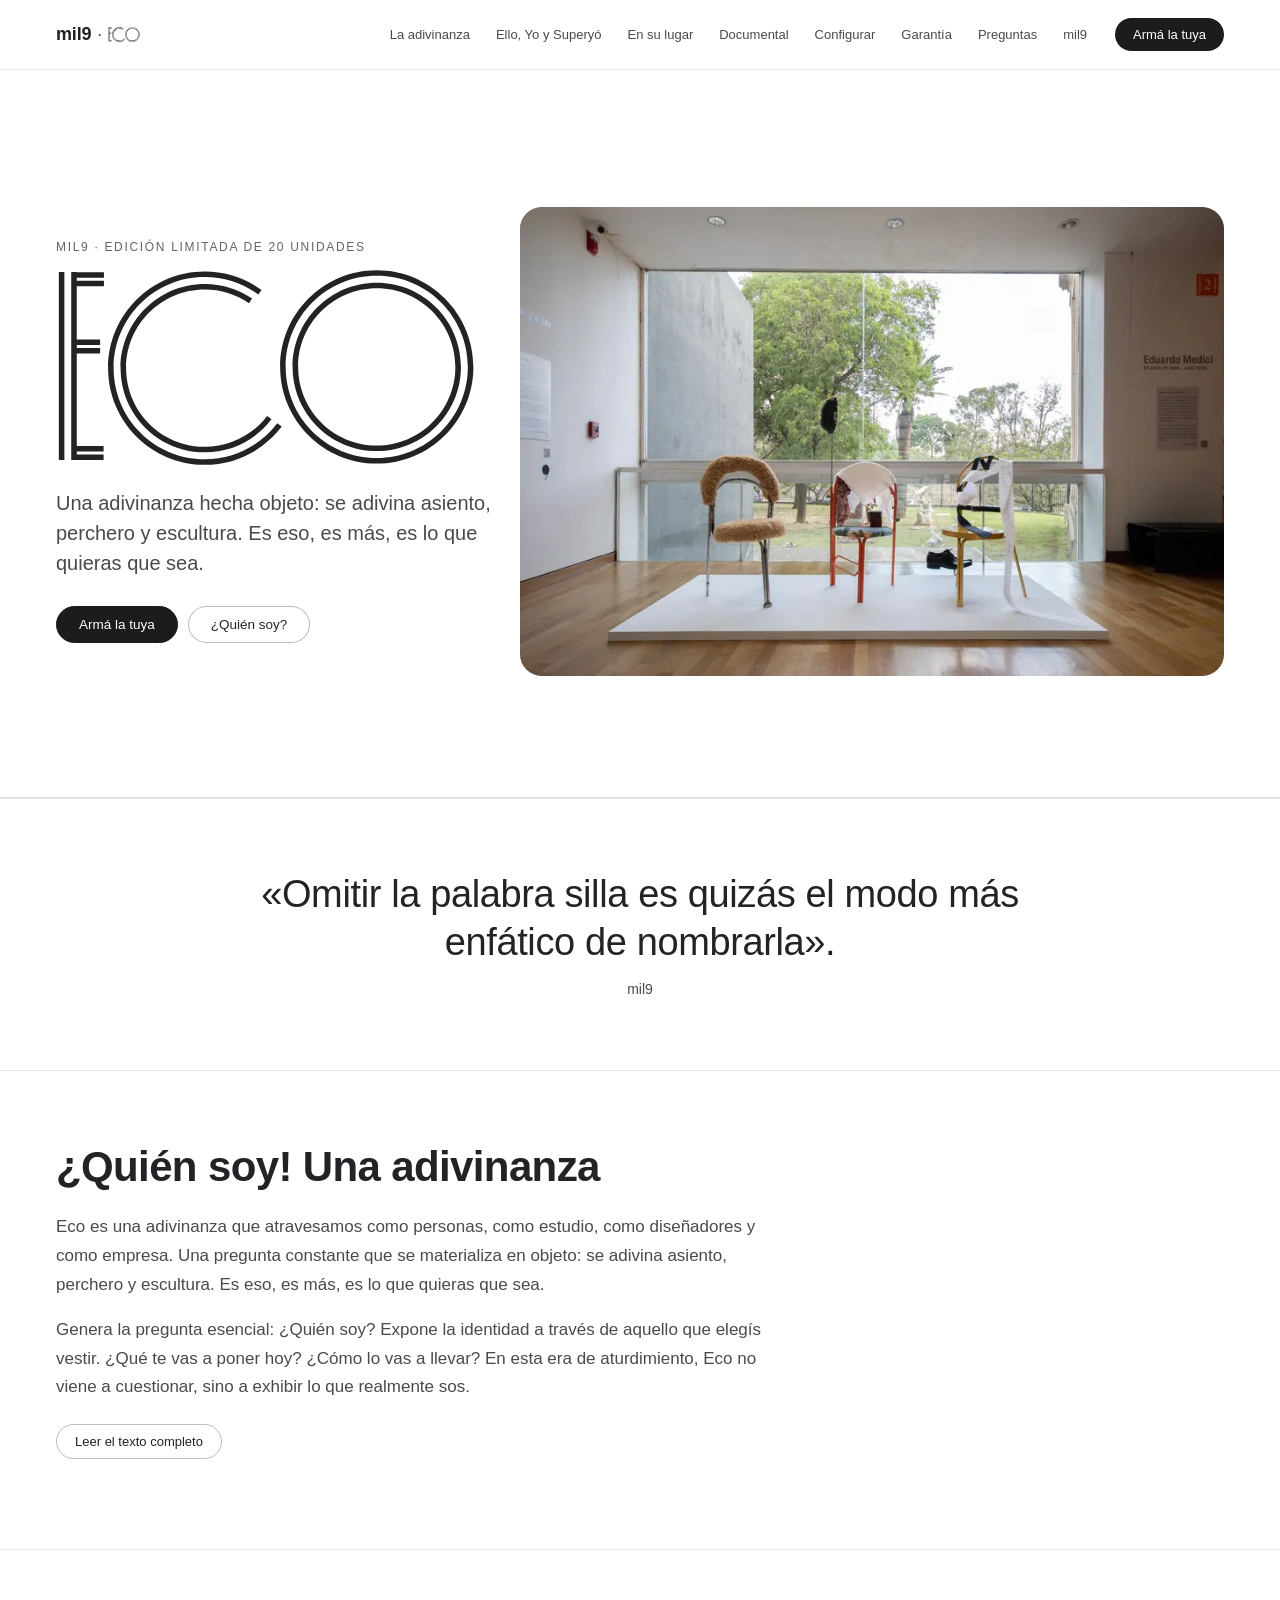
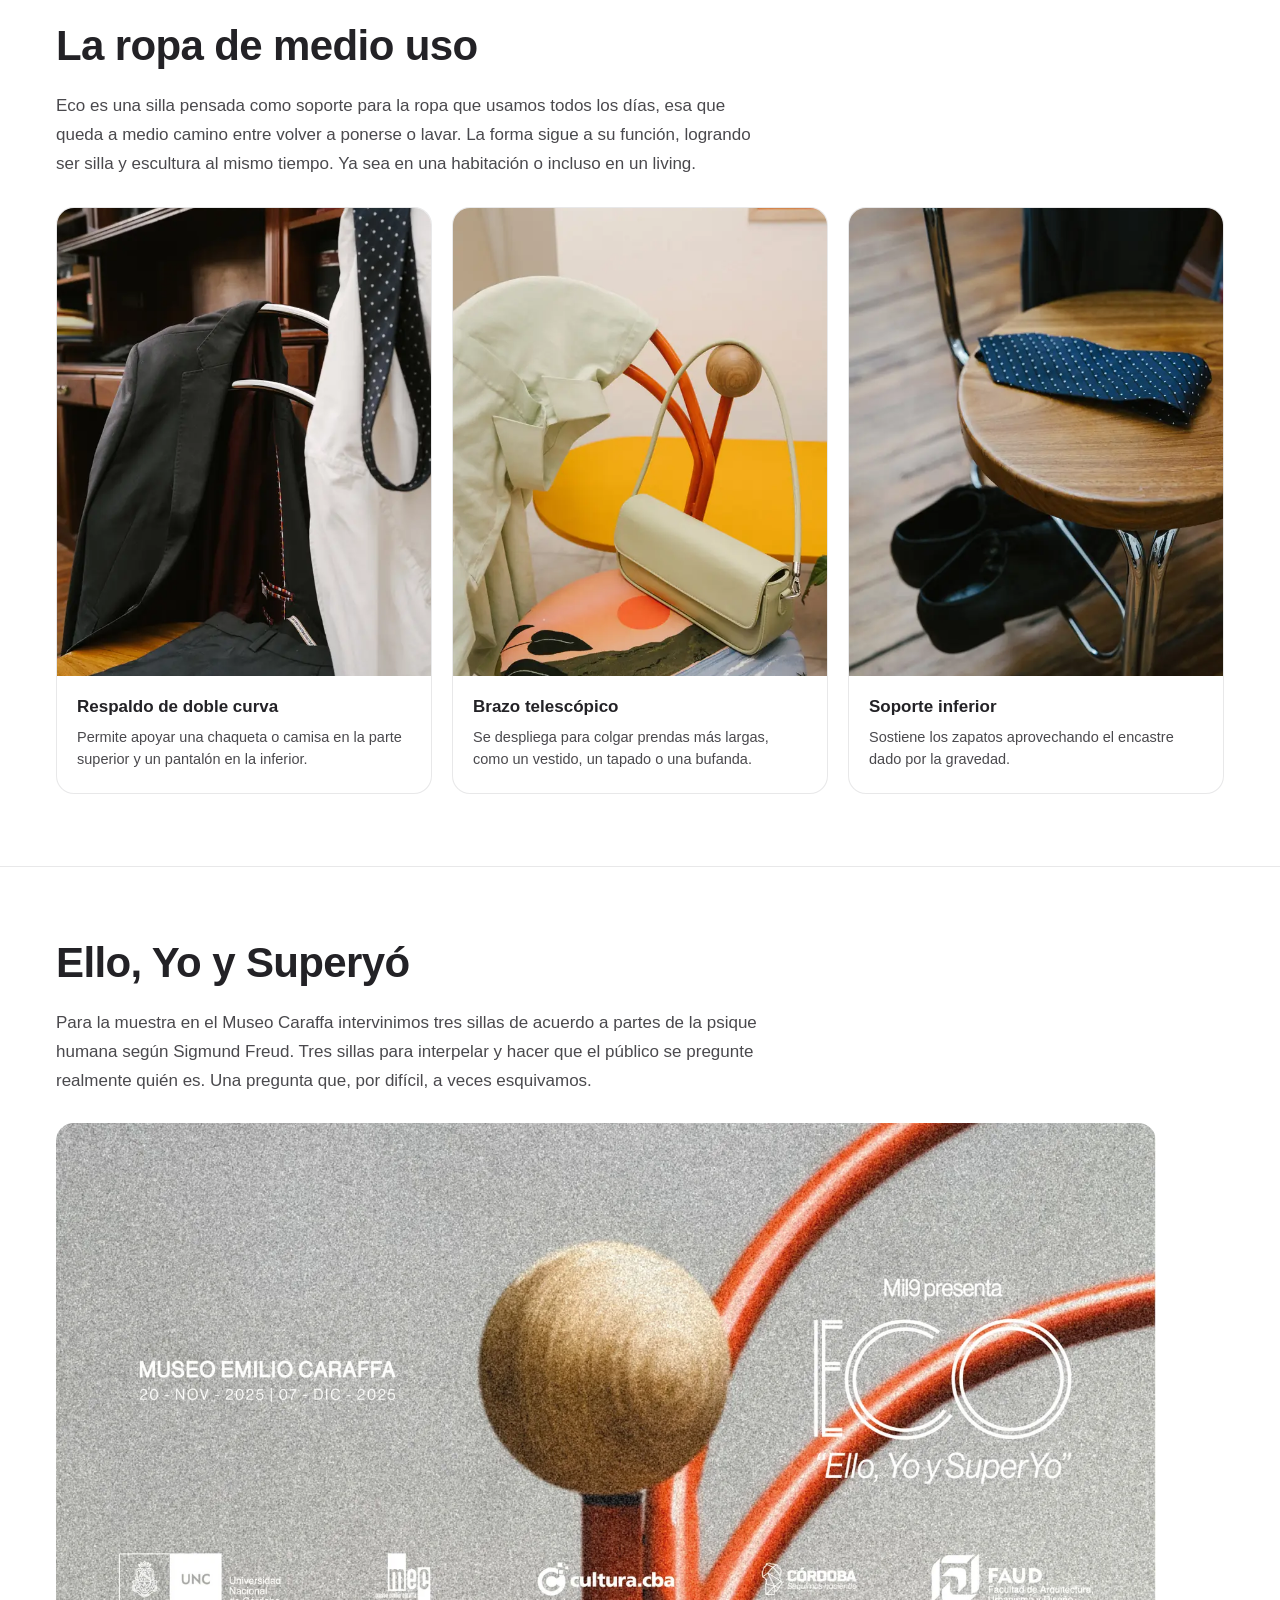
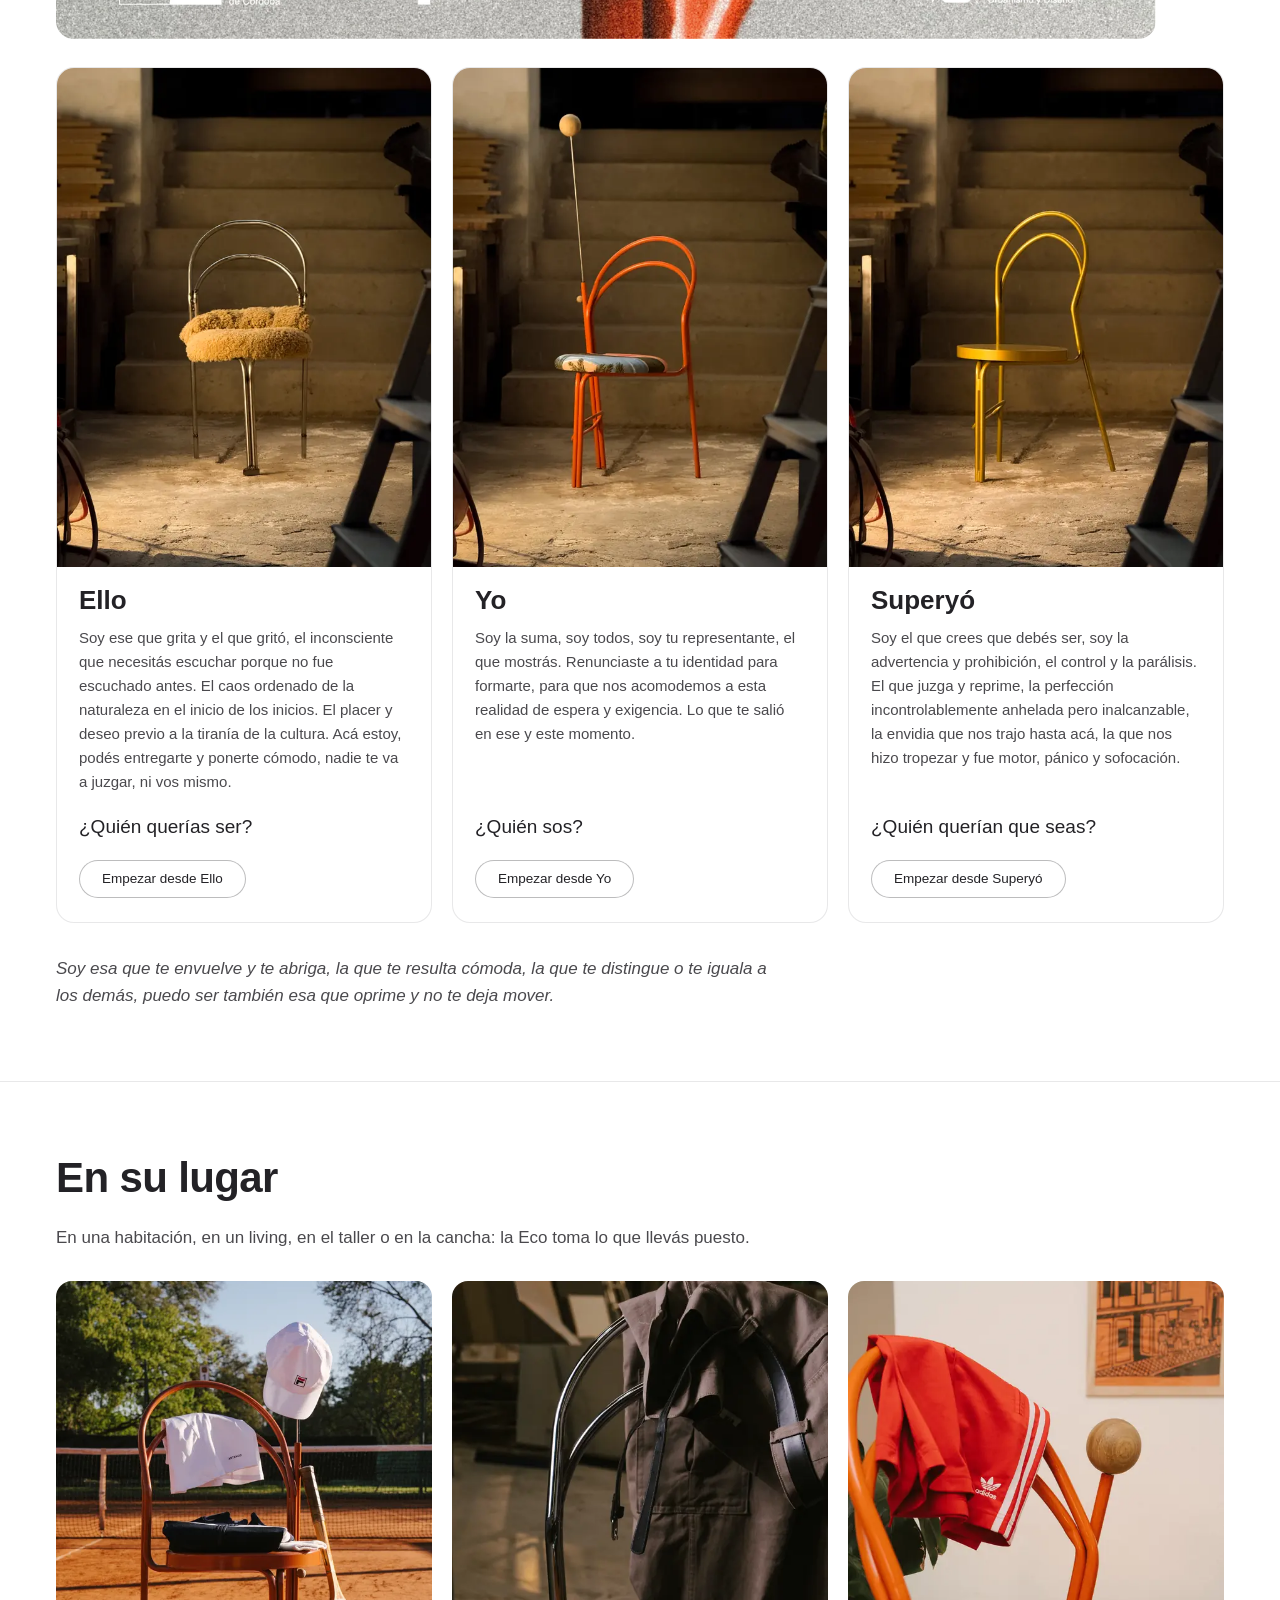
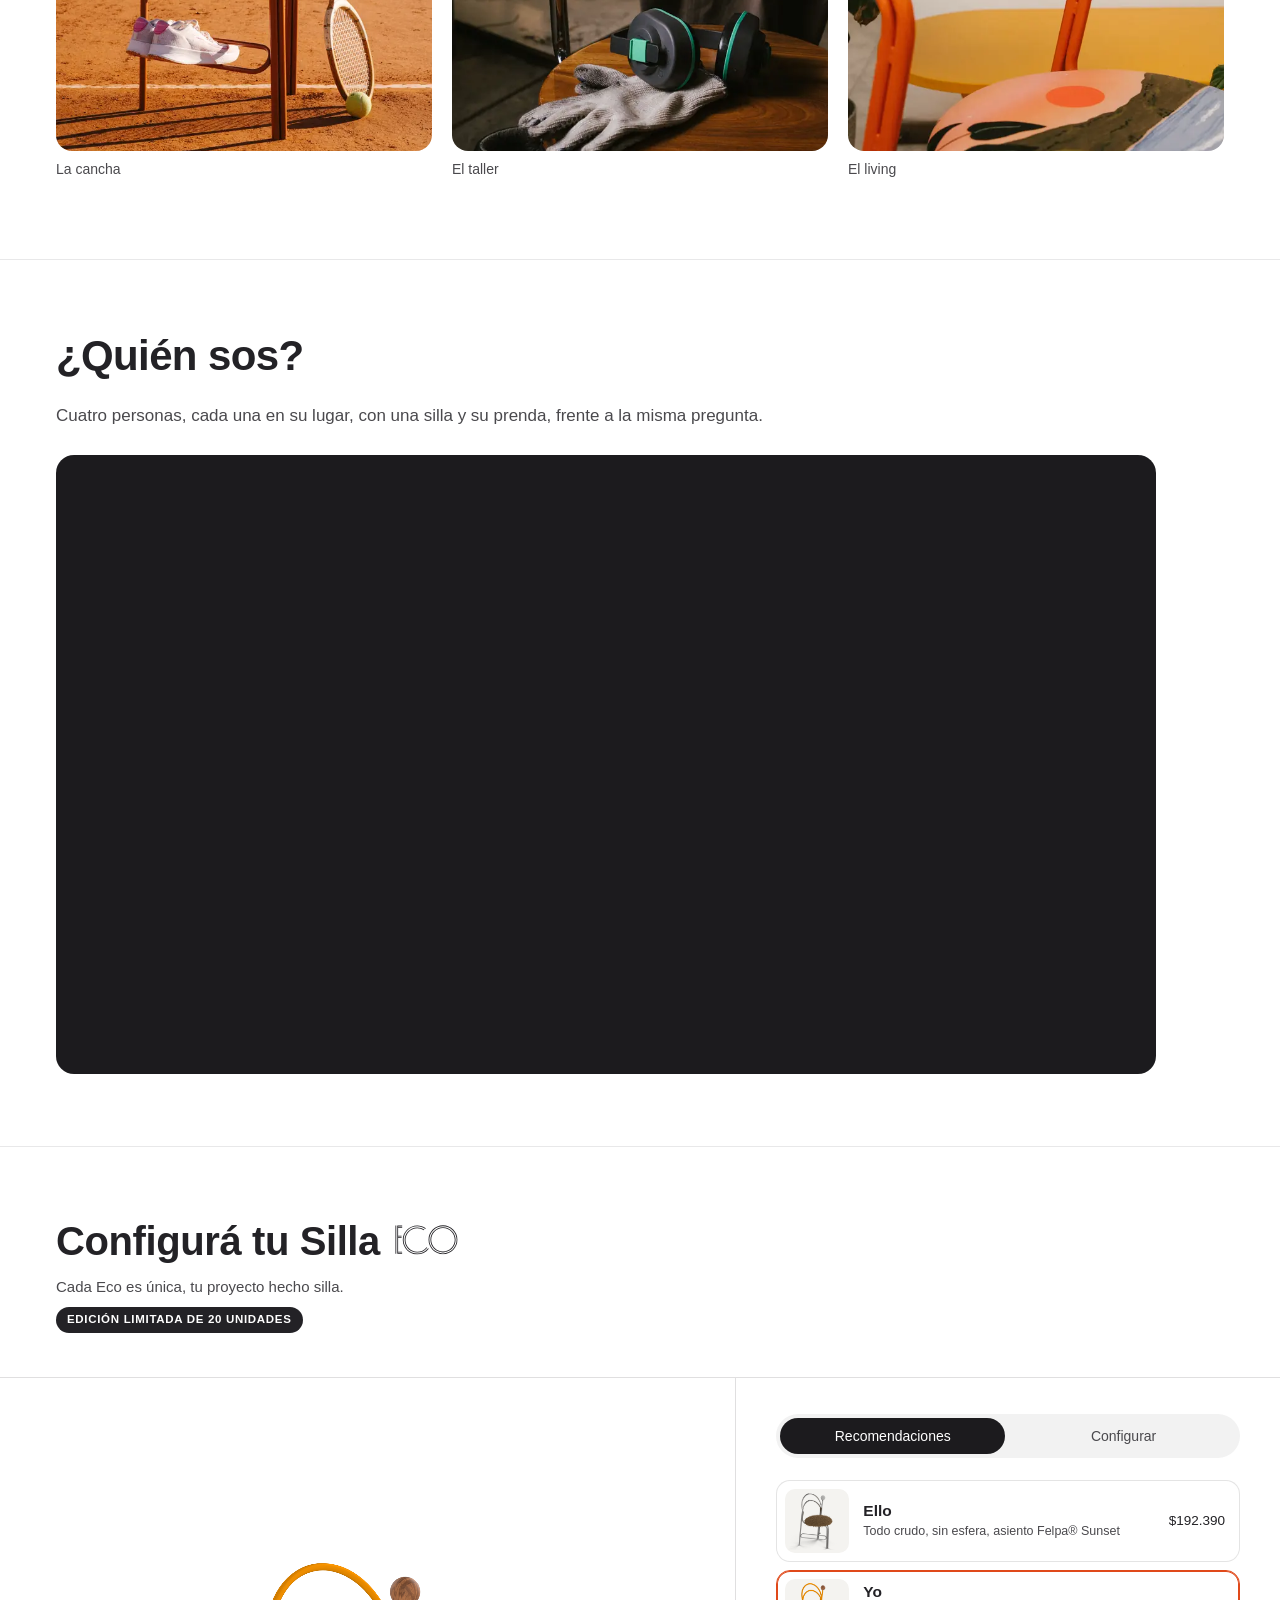
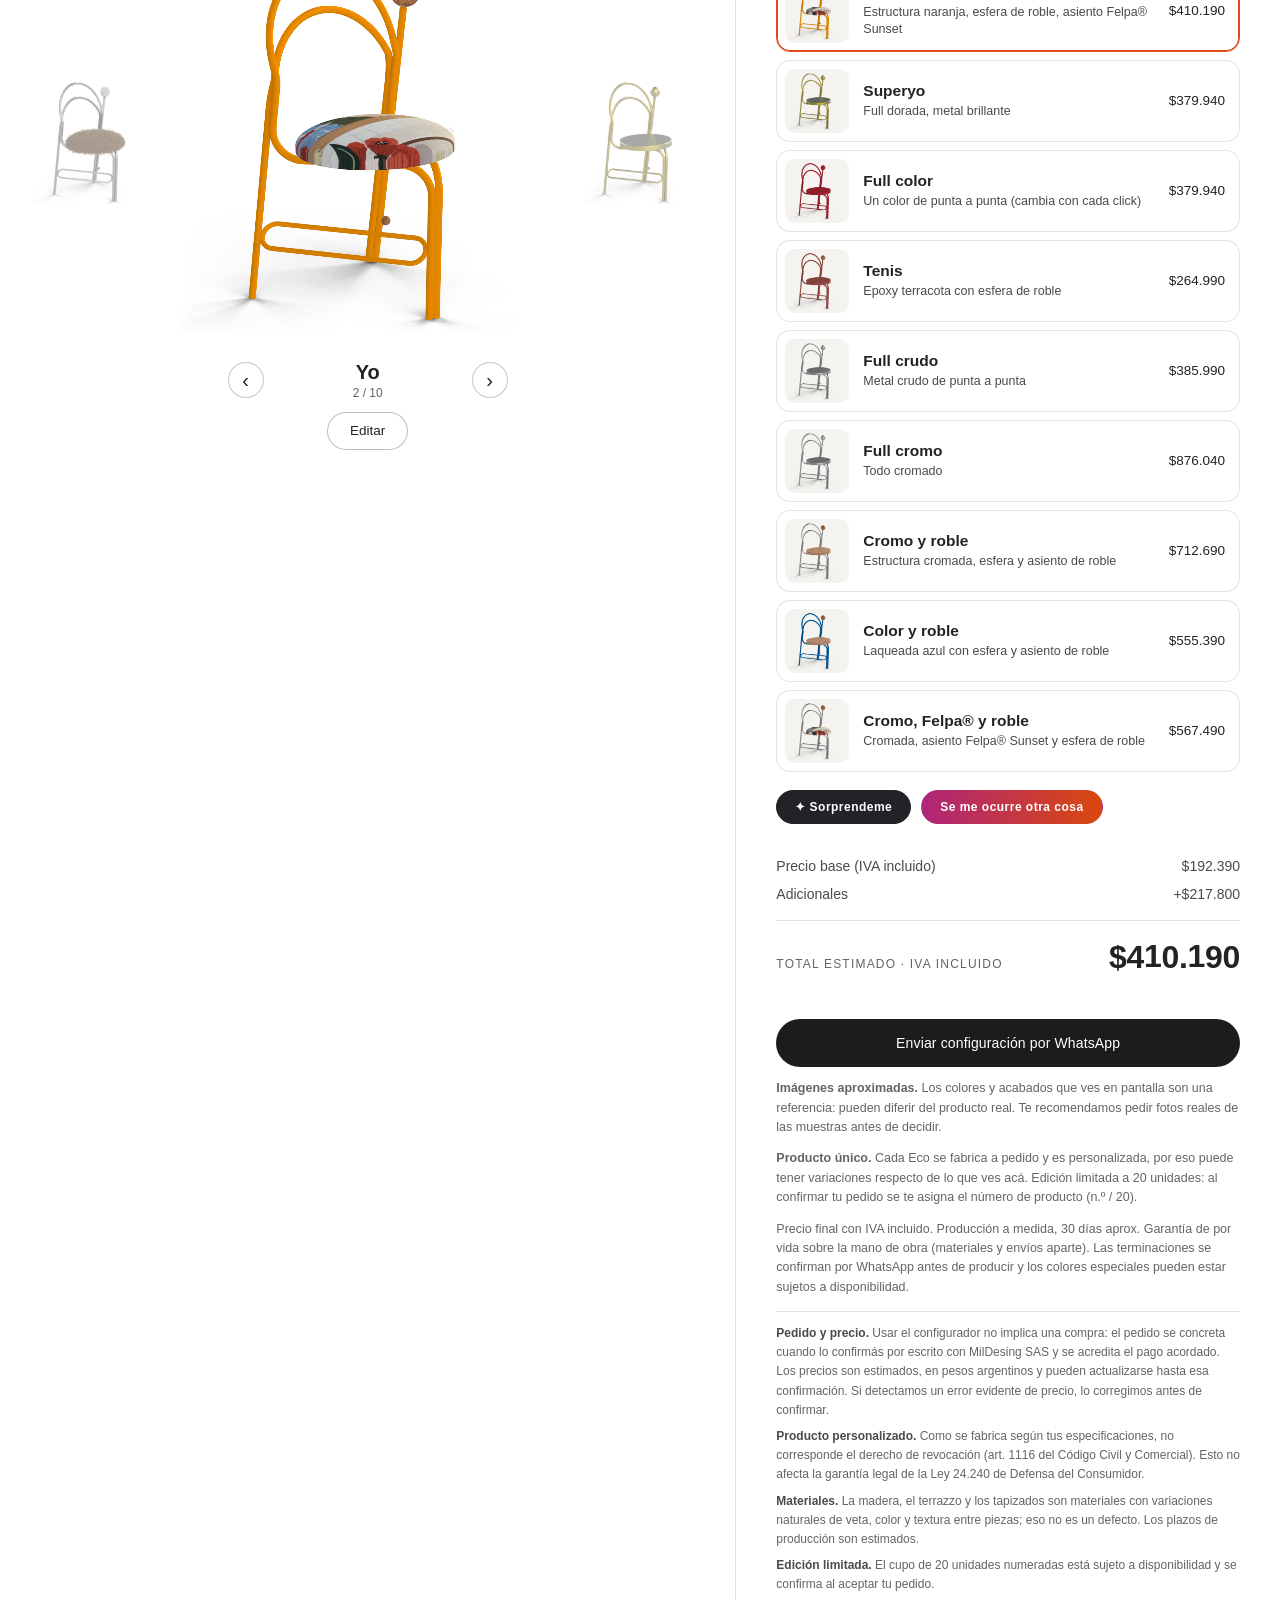
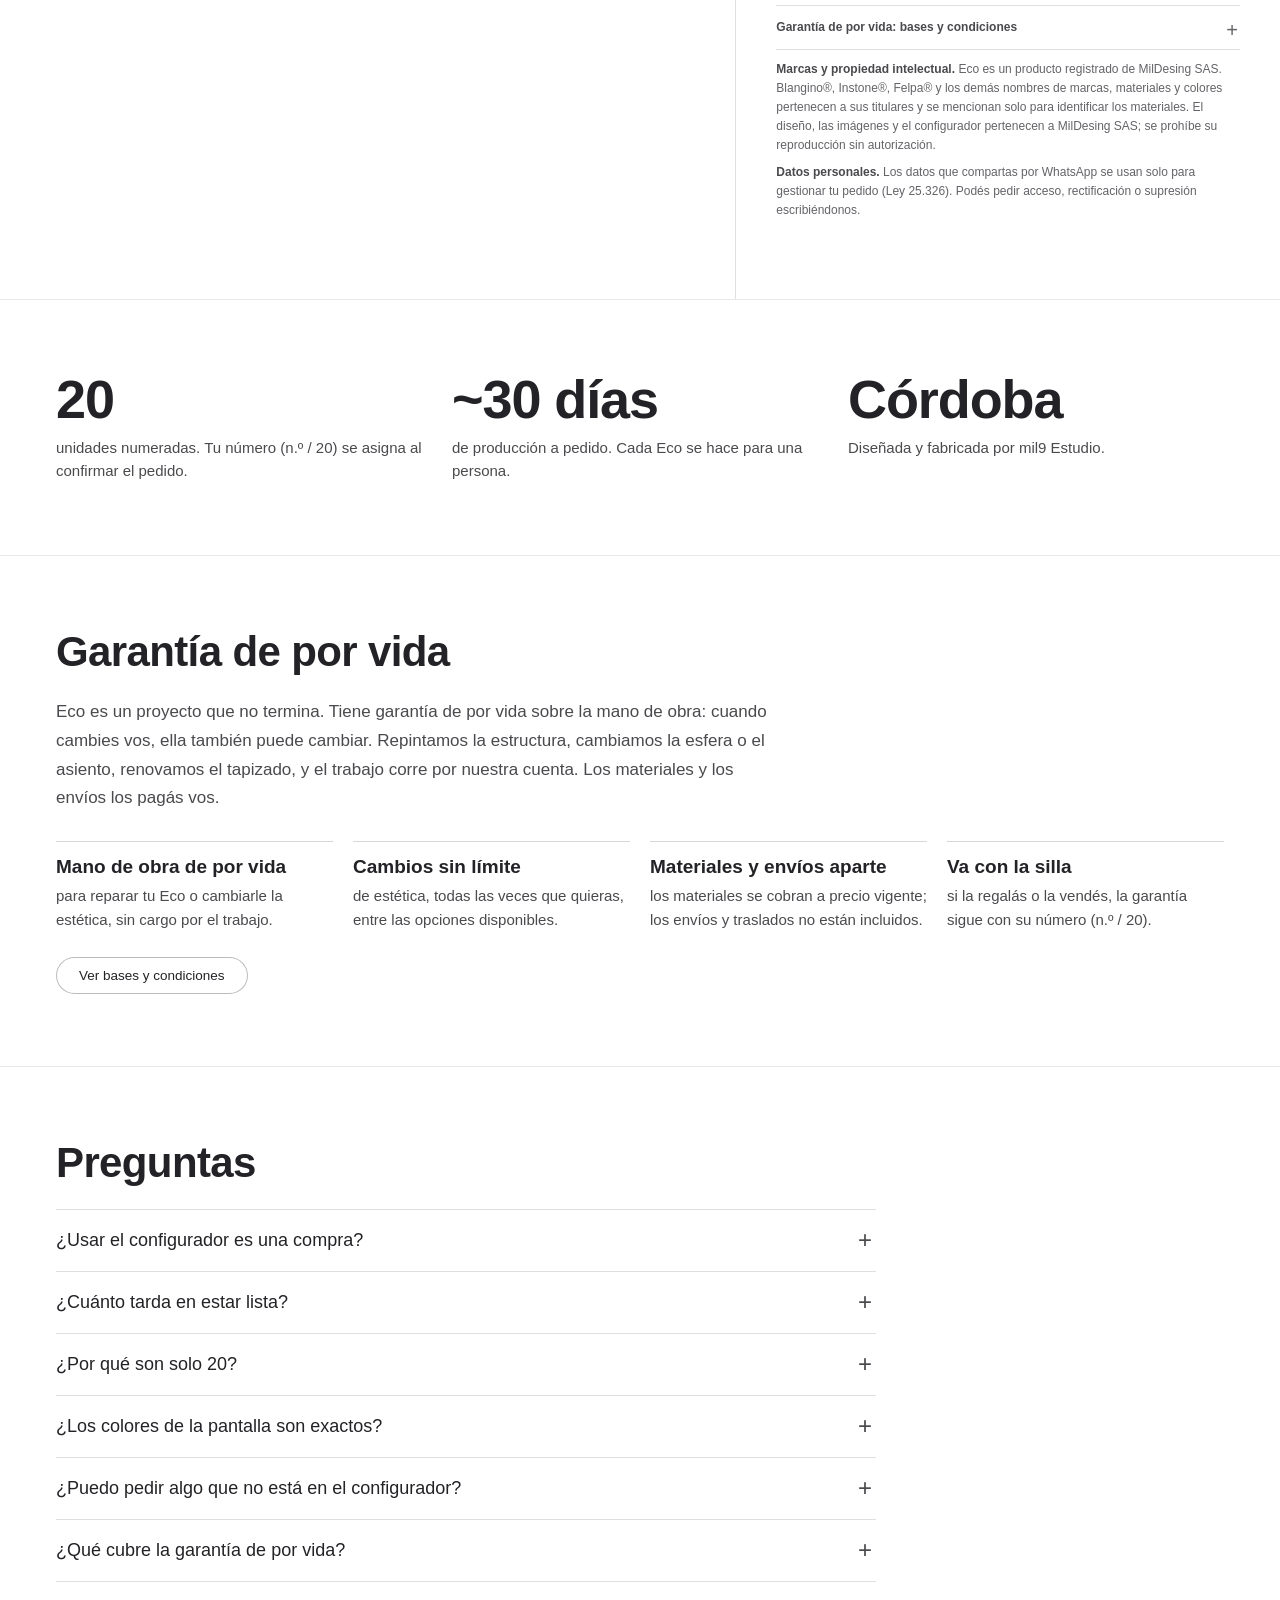
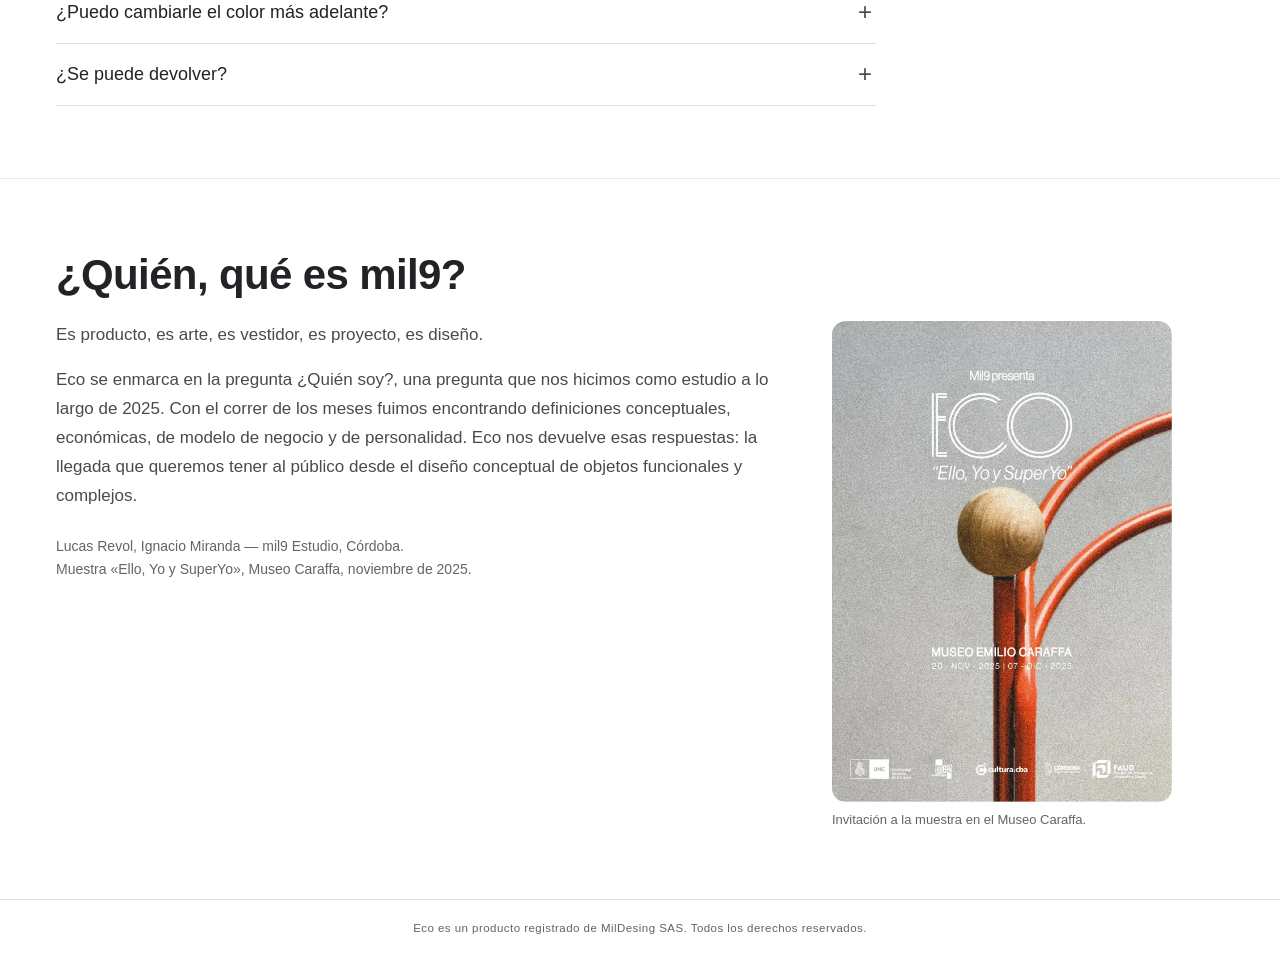
==== index.html @ 512b7eea "Bases y condiciones de la garantía en un desplegable Los links «Ver bases y condiciones» lo abren an" ====
<!DOCTYPE html>
<html lang="es">
<head>
<meta charset="UTF-8">
<meta name="viewport" content="width=device-width, initial-scale=1">
<meta http-equiv="Content-Security-Policy" content="default-src 'self'; script-src 'self' 'unsafe-inline'; style-src 'self' 'unsafe-inline' https://fonts.googleapis.com; font-src 'self' https://fonts.gstatic.com; img-src 'self' data: blob:; frame-src https://www.youtube-nocookie.com; connect-src 'self'; object-src 'none'; base-uri 'none'; form-action 'none'">
<meta name="referrer" content="strict-origin-when-cross-origin">
<title>Eco — ¿Quién soy? · mil9</title>
<meta name="description" content="Eco, de mil9: una adivinanza hecha objeto. Se adivina asiento, perchero y escultura. Edición limitada de 20 unidades. Configurá la tuya.">
<meta property="og:title" content="Eco — ¿Quién soy? · mil9">
<meta property="og:description" content="Una adivinanza hecha objeto. Edición limitada de 20 unidades. Configurá la tuya.">
<meta property="og:image" content="https://eco.milnuevestudio.com/og-eco.jpg">
<meta property="og:image:width" content="1200">
<meta property="og:image:height" content="630">
<link rel="preconnect" href="https://fonts.googleapis.com">
<link rel="preconnect" href="https://fonts.gstatic.com" crossorigin>
<link href="https://fonts.googleapis.com/css2?family=Outfit:wght@400;500;600;700&display=swap" rel="stylesheet">
<style>
  :root{
    --bg:#ffffff;
    --ink:#232226;
    --ink-soft:#6b6a6e;
    --ink-faint:#9a989c;
    --line:rgba(35,34,38,.14);
    --panel:#f4f3f0;
    --accent:#e0491a;
    --accent-soft:#e8663d;
  }
  *{box-sizing:border-box;}
  body{
    margin:0;
    background:var(--bg);
    color:var(--ink);
    font-family: "Outfit", Helvetica, Arial, sans-serif;
    -webkit-font-smoothing:antialiased;
  }
  .topbar{
    background:#1c1b1e;
    color:#fff;
    text-align:center;
    font-size:10px;
    letter-spacing:.14em;
    text-transform:uppercase;
    padding:10px 0;
    border-bottom:1px solid var(--line);
  }
  header{
    display:flex;
    align-items:center;
    justify-content:space-between;
    padding:26px 56px;
    border-bottom:1px solid var(--line);
  }
  .logo{font-family:"Outfit", sans-serif; font-size:20px; letter-spacing:.01em; font-weight:600;}
  nav{display:flex; gap:36px; font-size:11px; letter-spacing:.14em; text-transform:uppercase; color:var(--ink-soft);}
  nav span{cursor:default; transition:color .15s ease;}
  .breadcrumb{padding:18px 56px 0; font-size:11px; color:var(--ink-faint); letter-spacing:.03em;}
  .hero-title{padding:10px 56px 44px;}
  .hero-title h1{font-family:"Outfit", sans-serif; font-size:40px; font-weight:600; margin:0 0 10px; letter-spacing:-.01em;}
  .hero-title p{font-size:14px; color:var(--ink-soft); max-width:460px; line-height:1.7; margin:0;}

  .configurator{
    display:grid;
    grid-template-columns: 1fr 1.25fr;
    gap:0;
    border-top:1px solid var(--line);
    align-items:start;
  }
  .preview{
    background:var(--panel);
    min-height:560px;
    display:flex;
    align-items:center;
    justify-content:center;
    position:sticky;
    top:0;
    padding:56px;
    box-shadow:inset 0 0 90px rgba(0,0,0,.07);
  }
  .preview-placeholder{
    width:100%;
    max-width:420px;
    aspect-ratio:1/1;
    border:1px dashed #c9c7c0;
    display:flex;
    align-items:center;
    justify-content:center;
    text-align:center;
    font-size:12px;
    color:#4a483f;
    letter-spacing:.04em;
    padding:24px;
  }
  .preview-imgwrap{ position:relative; width:100%; max-width:420px; aspect-ratio:1/1; }
  .preview-imgwrap img{ position:absolute; inset:0; width:100%; height:100%; object-fit:contain; }
  .preview-caption{
    position:absolute;
    bottom:32px;
    left:56px;
    right:56px;
    font-size:11px;
    color:#4a483f;
    letter-spacing:.05em;
  }

  .panel{padding:52px 56px 72px; border-left:1px solid var(--line);}

  .presets{padding-bottom:28px; border-bottom:1px solid var(--line); margin-bottom:12px;}
  .presets-label{font-size:11px; letter-spacing:.14em; text-transform:uppercase; color:var(--ink-faint); margin-bottom:12px;}
  .preset-row{display:flex; flex-wrap:wrap; gap:10px;}
  .preset-btn{
    padding:9px 18px; font-size:11px; letter-spacing:.04em; cursor:pointer;
    border:1px solid var(--line); border-radius:999px; background:transparent; color:var(--ink-soft);
    transition:border-color .15s ease, color .15s ease, background .15s ease;
  }
  .preset-btn:hover{border-color:var(--ink); color:var(--ink); background:var(--panel);}

  .step{border-bottom:1px solid var(--line);}
  .step-header{
    width:100%;
    background:none;
    border:none;
    padding:26px 0;
    display:flex;
    justify-content:space-between;
    align-items:center;
    cursor:pointer;
    text-align:left;
    font-family:inherit;
    color:inherit;
  }
  .step:first-child .step-header{padding-top:0;}
  .step-label{
    font-size:11px;
    letter-spacing:.14em;
    text-transform:uppercase;
    color:var(--ink-faint);
    margin-bottom:7px;
  }
  .step-current{font-size:16px;}
  .chevron{
    font-size:11px;
    color:var(--ink-soft);
    transition:transform .15s ease;
    margin-left:12px;
    flex-shrink:0;
  }
  .step.collapsed .chevron{transform:rotate(-90deg);}
  .step-body{padding-bottom:26px;}
  .step.collapsed .step-body{display:none;}

  .group-label{
    font-size:10px;
    letter-spacing:.08em;
    text-transform:uppercase;
    color:var(--ink-faint);
    margin:16px 0 10px;
  }
  .group-label:first-child{margin-top:0;}

  .swatches{display:flex; flex-wrap:wrap; gap:14px;}
  .swatch-cell{display:flex; flex-direction:column; align-items:center; gap:6px; width:70px;}
  .swatch-label{font-size:9.5px; color:var(--ink-faint); text-align:center; line-height:1.3;}
  .swatch-cell:has(.swatch.selected) .swatch-label{color:var(--ink); font-weight:500;}
  .swatch{
    width:44px;
    height:44px;
    border-radius:6px;
    border:1px solid var(--line);
    cursor:pointer;
    position:relative;
    padding:0;
    transition:border-color .15s ease, box-shadow .15s ease;
  }
  .swatch.selected{
    border-color:var(--accent);
    box-shadow:0 0 0 3px var(--bg), 0 0 0 4px rgba(224,73,26,.35);
  }
  .swatch.branch-active{
    border:1px dashed var(--ink-soft);
  }
  .swatch:hover{border-color:var(--ink-soft);}

  .sub-swatches{
    margin-top:12px;
    padding-top:12px;
    border-top:1px dashed var(--line);
    display:none;
  }
  .sub-swatches.open{display:block;}

  .family-toggle{display:flex; gap:26px; margin-bottom:18px; border-bottom:1px solid var(--line);}
  .family-toggle button{
    flex:none;
    padding:10px 1px;
    margin-bottom:-1px;
    font-size:12px;
    letter-spacing:.06em;
    text-transform:uppercase;
    border:none;
    border-bottom:2px solid transparent;
    background:none;
    color:var(--ink-faint);
    cursor:pointer;
    transition:color .15s ease, border-color .15s ease;
  }
  .family-toggle button:hover{color:var(--ink-soft);}
  .family-toggle button.active{color:var(--ink); border-bottom-color:var(--accent);}

  .summary{padding:28px 0 0;}
  .summary-line{display:flex; justify-content:space-between; font-size:13px; padding:6px 0; color:var(--ink-soft);}
  .summary-total{
    display:flex; justify-content:space-between; align-items:baseline;
    padding:18px 0; border-top:1px solid var(--line); margin-top:12px;
  }
  .summary-total .label{font-size:11px; letter-spacing:.1em; text-transform:uppercase; color:var(--ink-faint);}
  .summary-total .value{font-family:"Outfit", sans-serif; font-size:32px; font-weight:600; color:var(--ink); letter-spacing:-.01em;}
  .cta{
    width:100%; margin-top:26px; padding:16px 24px; background:#1c1b1e; color:#fff;
    border:none; border-radius:999px; font-size:14px; letter-spacing:.01em; text-transform:none; cursor:pointer; font-weight:500;
    transition:background .2s ease;
  }
  .cta:hover{background:var(--accent);}
  .fine-print{font-size:10px; color:var(--ink-faint); margin-top:12px; line-height:1.6;}

  footer{padding:22px 56px; border-top:1px solid var(--line); font-size:10px; color:var(--ink-faint); text-align:center; letter-spacing:.04em;}
  .draft-note{background:transparent; border-bottom:1px solid var(--line); color:var(--ink-faint); font-size:10.5px; padding:9px 56px; letter-spacing:.01em;}

  .modal-overlay{
    display:none; position:fixed; inset:0; background:rgba(0,0,0,.78);
    align-items:center; justify-content:center; z-index:50; padding:20px;
  }
  .modal-overlay.open{display:flex;}
  .modal-card{background:var(--bg); border:1px solid var(--line); border-radius:14px; max-width:380px; width:100%; padding:32px; box-shadow:0 20px 60px rgba(0,0,0,.15);}
  .modal-title{font-family:"Outfit", sans-serif; font-size:19px; font-weight:600; margin-bottom:4px;}
  .modal-sub{font-size:12px; color:var(--ink-soft); margin-bottom:20px;}
  .modal-lines{font-size:13px; border-top:1px solid var(--line); border-bottom:1px solid var(--line); padding:16px 0; margin-bottom:16px; display:flex; flex-direction:column; gap:9px;}
  .modal-lines .row{display:flex; justify-content:space-between; gap:12px; color:var(--ink-soft);}
  .modal-lines .row strong{color:var(--ink); font-weight:500; text-align:right;}
  .modal-total{display:flex; justify-content:space-between; font-size:16px; margin-bottom:24px;}
  .modal-actions{display:flex; gap:10px;}
  .modal-btn{flex:1; padding:13px; font-size:13px; letter-spacing:.01em; text-transform:none; cursor:pointer; border:1px solid var(--line); border-radius:999px; background:transparent; color:var(--ink);}
  .modal-btn.solid{background:#1c1b1e; color:#fff; border-color:#1c1b1e;}

  @media (max-width: 860px){
    .configurator{grid-template-columns:1fr;}
    .panel{border-left:none; border-top:1px solid var(--line); padding:32px 24px 52px;}
    header{padding-left:24px; padding-right:24px;}
    .hero-title, .breadcrumb, .draft-note, .topbar, footer{padding-left:24px; padding-right:24px;}
    .preview{position:relative; min-height:auto; padding:32px;}
    nav{display:none;}
    .hero-title h1{font-size:30px;}
    .swatch{width:46px; height:46px;}
    .swatch-label{font-size:10px;}
  }

  @media (max-width: 480px){
    .hero-title h1{font-size:25px;}
    .hero-title p{font-size:13px;}
    .summary-total .value{font-size:27px;}
    .swatch-cell{width:60px;}
    .modal-card{padding:22px;}
    .preview-caption{left:24px; right:24px; bottom:18px;}
  }
  .preview-imgwrap canvas{position:absolute; inset:0; width:100%; height:100%;}
  .family-toggle button:disabled{pointer-events:none;}
  .step-label{font-size:21px !important; letter-spacing:-.01em !important; text-transform:none !important; color:var(--ink) !important; font-weight:600; margin-bottom:5px !important;}
  .step-current{font-size:14px !important; color:var(--ink-soft);}
  .step-header{padding:30px 0 !important;}
  .preview{background:transparent !important; box-shadow:none !important;}
  @media (max-width:480px){.step-label{font-size:19px !important;}}
  @property --wash{syntax:"<color>"; inherits:true; initial-value:#ffffff;}
  @property --title{syntax:"<color>"; inherits:true; initial-value:#232226;}
  html{--wash:#ffffff; --title:#232226; transition:--wash .8s ease, --title .8s ease;}
  html{background:var(--wash) !important;}
  body{background:transparent !important;}
  #sphereWrap{position:absolute; inset:0; pointer-events:none;}
  #sphereCanvas{position:absolute; inset:0; width:100%; height:100%;}
  .chair-tag{position:absolute; top:24px; left:28px; max-width:170px; z-index:2; pointer-events:none;}
  .chair-name{font-family:"Outfit",sans-serif; font-size:20px; font-weight:600; letter-spacing:-.01em; line-height:1.15; color:var(--title);}
  .chair-code{font-size:11px; letter-spacing:.14em; text-transform:uppercase; color:var(--ink-faint); margin-top:6px;}
  .hero-title p{display:flex; flex-wrap:wrap; align-items:center; justify-content:flex-start; text-align:left; gap:8px 12px;}
  .fine-print.legal{margin-top:14px; padding-top:12px; border-top:1px solid rgba(35,34,38,.14);}
  .fine-print.legal p{font-size:10.5px; line-height:1.55; margin:0 0 7px; color:var(--ink-faint);}
  .fine-print.legal strong{color:var(--ink-soft);}
  .stock-pill{display:inline-block; margin:0; padding:3px 11px; border-radius:999px; background:var(--ink); color:var(--wash); font-size:11.5px; font-weight:600; letter-spacing:.06em; text-transform:uppercase;}
  .preset-btn.mixcta{background:linear-gradient(90deg,#af2579,#d9480f) !important; color:#fff !important; border-color:transparent !important; font-weight:600;}
  .preset-btn.surprise{background:var(--ink) !important; color:var(--wash) !important; border-color:var(--ink) !important; font-weight:600;}
  .odo{display:inline-flex; align-items:flex-start; height:1.15em; line-height:1.15em; overflow:hidden; font-variant-numeric:tabular-nums; vertical-align:bottom;}
  .summary-total .value.odo.inf{font-size:58px !important; height:1em; line-height:1em;}
  @media (max-width:860px){.summary-total .value.odo.inf{font-size:46px !important;}}
  .odo.inf .odo-sep{height:1em; line-height:1em;}
  .odo-col{display:inline-block; height:1.15em; overflow:hidden;}
  .odo-strip{display:block; transition:transform .9s cubic-bezier(.2,.9,.25,1);}
  .odo-strip i{display:block; height:1.15em; line-height:1.15em; font-style:normal;}
  .odo-sep{display:inline-block; height:1.15em;}
  @media (prefers-reduced-motion:reduce){.odo-strip{transition:none;}}
  .hero-title h1,.step-label{color:var(--title) !important;}
  .configurator,.panel,.step,.presets,footer{border-color:rgba(35,34,38,.14);}
  .preset-btn{background:rgba(255,255,255,.55);}
  .breadcrumb{font-size:12.5px !important;}
  .presets-label,.step-label+*{font-size:12px;}
  .presets-label{font-size:12px !important; letter-spacing:.12em;}
  .group-label{font-size:11.5px !important; opacity:1 !important;}
  .swatch-label{font-size:11px !important; line-height:1.3;}
  .swatch-cell:has(.swatch.selected) .swatch-label{color:var(--ink) !important; font-weight:600;}
  .fine-print{font-size:11.5px !important; line-height:1.65;}
  .summary-line{font-size:14px !important;}
  .summary-total .label{font-size:12px !important;}
  footer{font-size:11.5px !important;}
  .preset-btn{font-size:12px !important; color:var(--ink-soft) !important; border-color:rgba(35,34,38,.3) !important;}
  .hero-title p{color:var(--ink-soft) !important; font-size:15px !important;}
  @media (max-width:860px){
    .preview{flex-direction:column !important; padding:20px 16px 26px !important; min-height:0 !important;}
    .preview-imgwrap{max-width:420px !important; margin:0 auto;}
    .chair-tag{position:static !important; max-width:none !important; text-align:center; margin-top:14px;}
    .preview-caption{position:static !important; left:auto !important; right:auto !important; bottom:auto !important; margin:14px 4px 0; text-align:center; font-size:12.5px !important; line-height:1.5; color:var(--ink-soft) !important; letter-spacing:.01em;}
    .hero-title{padding-bottom:24px !important;}
    .panel{padding:26px 20px 48px !important;}
    .step-header{padding:24px 0 !important;}
    .swatches{gap:12px 10px !important;}
    .swatch-cell{width:64px !important;}
    .summary-total .value{font-size:28px !important;}
  }

  /* ================= página con historia ================= */
  html{scroll-behavior:smooth; scroll-padding-top:72px;}
  @media (prefers-reduced-motion:reduce){html{scroll-behavior:auto;}}
  a{color:inherit;}
  .pill-btn{display:inline-flex; align-items:center; justify-content:center; padding:11px 22px; border-radius:999px; border:1px solid rgba(35,34,38,.3); background:rgba(255,255,255,.55); color:var(--ink); font:500 13.5px/1 "Outfit",sans-serif; text-decoration:none; cursor:pointer; transition:background .2s ease, color .2s ease, border-color .2s ease;}
  .pill-btn:hover{border-color:var(--ink);}
  .pill-btn.solid{background:#1c1b1e; color:#fff; border-color:#1c1b1e;}
  .pill-btn.solid:hover{background:var(--accent); border-color:var(--accent);}

  nav.sitenav{text-transform:none; letter-spacing:normal; font-size:13px; color:var(--ink);}
  @media (max-width:860px){nav.sitenav{display:flex;}}
  .sitenav{position:sticky; top:0; z-index:40; display:flex; align-items:center; gap:28px; padding:14px 56px; background:color-mix(in srgb, var(--wash) 86%, transparent); backdrop-filter:blur(10px); -webkit-backdrop-filter:blur(10px); border-bottom:1px solid rgba(35,34,38,.1);}
  .sitenav-brand{font-weight:700; font-size:18px; text-decoration:none; color:var(--title); letter-spacing:-.01em;}
  .sitenav-brand span{font-weight:500; color:var(--ink-soft);}
  /* logo ECO (vector, toma el color del texto) */
  .eco-logo{display:inline-block; fill:currentColor; aspect-ratio:378/178; height:1em; width:auto; vertical-align:baseline;}
  .sitenav-brand{display:inline-flex; align-items:center; gap:6px;}
  .sitenav-brand .eco-logo{height:15px; width:32px; color:var(--title);}
  .eco-h1 .eco-logo{height:auto; width:min(100%, 420px); display:block;}
  .eco-inline{height:.74em; width:calc(.74em * 378 / 178); margin-left:.12em;}
  .inv-banner{margin:28px 0 0; max-width:1100px;}
  .inv-banner img{display:block; width:100%; height:auto; border-radius:18px;}
  .sitenav-links{display:flex; gap:26px; margin-left:auto;}
  .sitenav-links a{font-size:13px; text-decoration:none; color:var(--ink-soft);}
  .sitenav-links a:hover{color:var(--ink);}
  .sitenav-links a.on{color:var(--title); font-weight:600;}
  @media (max-width:1100px){ .sitenav-links a.on{background:#1c1b1e; border-color:#1c1b1e; color:#fff;} }
  .sitenav-cta{padding:9px 18px; border-radius:999px; background:#1c1b1e; color:#fff; text-decoration:none; font-size:13px; font-weight:500;}
  .sitenav-cta:hover{background:var(--accent);}

  .hero{display:grid; grid-template-columns:1fr 1.25fr; align-items:center; gap:24px; padding:40px 56px 24px; min-height:calc(88vh - 64px);}
  .kicker{font-size:12px; letter-spacing:.14em; text-transform:uppercase; color:var(--ink-faint); margin-bottom:14px;}
  .hero h1{font-size:clamp(72px,11vw,148px); line-height:.9; margin:0 0 22px; font-weight:700; letter-spacing:-.04em; color:var(--title);}
  .hero-lead{font-size:20px; line-height:1.5; color:var(--ink-soft); max-width:440px; margin:0 0 28px;}
  .hero-actions{display:flex; flex-wrap:wrap; gap:10px;}
  .hero{grid-template-columns:1fr 1.6fr;}
  .hero-photo{margin:0; align-self:center; border-radius:22px; overflow:hidden; background:#b9b7b2; aspect-ratio:3/2; max-height:calc(88vh - 104px); animation:photoIn 1s cubic-bezier(.2,.8,.2,1) both;}
  .hero-photo img{display:block; width:100%; height:100%; object-fit:cover; object-position:50% 60%;}
  @keyframes photoIn{from{opacity:0; transform:scale(.98);}to{opacity:1; transform:none;}}
  @media (prefers-reduced-motion:reduce){.hero-photo{animation:none;}}
  img{max-width:100%;}

  .quote{padding:72px 56px; text-align:center; border-top:1px solid rgba(35,34,38,.1);}
  .quote blockquote{margin:0 auto 14px; max-width:820px; font-size:clamp(24px,3.4vw,38px); line-height:1.25; font-weight:500; letter-spacing:-.01em; color:var(--title);}
  .quote cite{font-style:normal; font-size:14px; color:var(--ink-soft);}

  .block{padding:72px 56px; border-top:1px solid rgba(35,34,38,.1);}
  .block h2{font-size:clamp(28px,3.6vw,42px); font-weight:600; letter-spacing:-.015em; margin:0 0 22px; color:var(--title);}
  .prose{max-width:720px;}
  .prose p{font-size:17px; line-height:1.7; color:var(--ink-soft); margin:0 0 16px;}
  .more summary{cursor:pointer; display:inline-flex; padding:9px 18px; border-radius:999px; border:1px solid rgba(35,34,38,.3); font-size:13px; color:var(--ink); list-style:none; margin:6px 0 18px;}
  .more summary::-webkit-details-marker{display:none;}
  .more[open] summary{display:none;}

  .uses{display:grid; grid-template-columns:repeat(3,1fr); gap:20px; margin-top:28px;}
  .use{margin:0; background:rgba(255,255,255,.5); border:1px solid rgba(35,34,38,.1); border-radius:18px; overflow:hidden;}
  .use img{display:block; width:100%; height:auto; aspect-ratio:4/5; object-fit:cover; background:#e9e6e0;}
  .use figcaption{padding:18px 20px 22px; font-size:14.5px; line-height:1.55; color:var(--ink-soft);}
  .use figcaption strong{display:block; font-size:17px; color:var(--ink); font-weight:600; margin-bottom:6px;}

  .psyche{display:grid; grid-template-columns:repeat(3,1fr); gap:20px; margin-top:28px;}
  .psy{display:flex; flex-direction:column; background:rgba(255,255,255,.5); border:1px solid rgba(35,34,38,.1); border-radius:18px; padding:0 22px 24px; overflow:hidden;}
  .psy-img{display:block; width:calc(100% + 44px); max-width:none; margin:0 -22px 4px; height:auto; aspect-ratio:3/4; object-fit:cover; background:#e9e6e0;}
  .psy h3{font-size:26px; margin:14px 0 10px; font-weight:600; color:var(--title);}
  .psy p{font-size:15px; line-height:1.6; color:var(--ink-soft); margin:0 0 12px;}
  .psy .psy-q{font-size:19px; color:var(--ink); font-weight:500; margin:auto 0 18px; padding-top:6px;}
  .psy .pill-btn{align-self:flex-start;}
  .psy-coda{max-width:720px; margin:32px 0 0; font-size:17px; line-height:1.6; color:var(--ink-soft); font-style:italic;}

  .video{position:relative; aspect-ratio:16/9; max-width:1100px; border-radius:18px; overflow:hidden; background:#1c1b1e; margin-top:24px;}
  .video iframe{position:absolute; inset:0; width:100%; height:100%; border:0;}

  .facts{display:grid; grid-template-columns:repeat(3,1fr); gap:20px;}
  .fact strong{display:block; font-size:clamp(34px,4.4vw,54px); font-weight:700; letter-spacing:-.02em; color:var(--title); line-height:1; margin-bottom:10px;}
  .fact span{font-size:15px; line-height:1.55; color:var(--ink-soft);}

  .faq{max-width:820px; border-top:1px solid rgba(35,34,38,.14);}
  .faq details{border-bottom:1px solid rgba(35,34,38,.14);}
  .faq summary{cursor:pointer; list-style:none; padding:20px 36px 20px 0; position:relative; font-size:18px; font-weight:500; color:var(--ink);}
  .faq summary::-webkit-details-marker{display:none;}
  .faq summary::after{content:"+"; position:absolute; right:4px; top:16px; font-size:24px; font-weight:300; color:var(--ink-soft); transition:transform .2s ease;}
  .faq details[open] summary::after{transform:rotate(45deg);}
  .faq details p{margin:0 0 22px; font-size:15.5px; line-height:1.65; color:var(--ink-soft); max-width:700px;}
  .about-sign{font-size:14px !important; color:var(--ink-faint) !important; margin-top:24px !important;}
  .warranty{list-style:none; padding:0; margin:28px 0 26px; display:grid; grid-template-columns:repeat(4,1fr); gap:20px;}
  .warranty li{border-top:1px solid rgba(35,34,38,.18); padding-top:14px;}
  .warranty strong{display:block; font-size:19px; font-weight:600; color:var(--title); margin-bottom:6px;}
  .warranty span{font-size:15px; line-height:1.55; color:var(--ink-soft);}
  .bases{border-top:1px solid rgba(35,34,38,.14); border-bottom:1px solid rgba(35,34,38,.14); margin:10px 0;}
  .bases summary{cursor:pointer; list-style:none; position:relative; padding:12px 28px 12px 0;}
  .bases summary::-webkit-details-marker{display:none;}
  .bases summary::after{content:"+"; position:absolute; right:2px; top:8px; font-size:20px; font-weight:300; transition:transform .2s ease;}
  .bases[open] summary::after{transform:rotate(45deg);}
  .bases ol{margin:2px 0 12px; padding-left:18px;}
  .bases li{margin-bottom:8px;}
  #bases-garantia{scroll-margin-top:80px;}
  @media (max-width:860px){.warranty{grid-template-columns:1fr 1fr; gap:18px 16px;}}
  @media (max-width:420px){.warranty{grid-template-columns:1fr;}}
  .about-grid{display:grid; grid-template-columns:minmax(0,720px) minmax(0,340px); gap:56px; align-items:start;}
  .about-inv{margin:0;}
  .about-inv img{display:block; width:100%; height:auto; border-radius:14px;}
  .about-inv figcaption{font-size:13px; color:var(--ink-faint); margin-top:10px;}

  /* galería con deslizamiento (en el teléfono se pasa con el dedo) */
  .gallery{display:grid; grid-auto-flow:column; grid-auto-columns:calc((100% - 40px) / 3); gap:20px; margin-top:28px; overflow-x:auto; scroll-snap-type:x mandatory; scrollbar-width:thin; padding-bottom:10px; overscroll-behavior-x:contain;}
  .gallery figure{margin:0; scroll-snap-align:start;}
  .gallery img{display:block; width:100%; height:auto; aspect-ratio:4/5; object-fit:cover; border-radius:16px; background:#e9e6e0;}
  .gallery figcaption{font-size:14px; color:var(--ink-soft); margin-top:10px;}
  .gallery:focus-visible{outline:2px solid var(--accent); outline-offset:4px;}

  /* ================= configurador: visor + carrusel ================= */
  .hero-title{padding-top:72px !important; border-top:1px solid rgba(35,34,38,.1);}
  .configurator{grid-template-columns:1.35fr 1fr !important;}
  .preview{position:sticky !important; top:var(--nav-h, 58px) !important; flex-direction:column; min-height:calc(100vh - var(--nav-h, 58px)) !important; padding:28px 24px !important; gap:10px;}
  .viewer{position:relative; display:flex; align-items:center; justify-content:center; width:100%;}
  .preview-imgwrap{max-width:560px !important; overflow:hidden; border-radius:12px; flex:1 1 auto;}
  .stage{position:absolute; inset:0; transform-origin:0 0; transition:transform .75s cubic-bezier(.2,.8,.2,1); will-change:transform;}
  @media (prefers-reduced-motion:reduce){.stage{transition:none;}}
  .car-side{flex:0 0 0; width:0; opacity:0; padding:0; border:0; background:none; cursor:pointer; overflow:hidden; transition:flex-basis .5s ease, opacity .4s ease;}
  .car-side img{width:100%; display:block; filter:saturate(.9); transition:transform .3s ease;}
  .car-side:hover img{transform:scale(1.04);}
  .preview.mode-rec .car-side{flex-basis:20%; opacity:.55;}
  .preview.mode-rec .car-side:hover{opacity:.9;}
  .car-prev img{transform-origin:right center;}
  .car-meta{display:flex; align-items:center; justify-content:center; gap:14px; min-height:44px;}
  .car-name{display:flex; flex-direction:column; align-items:center; text-align:center; min-width:180px;}
  .car-name span{font-size:20px; font-weight:600; color:var(--title); letter-spacing:-.01em;}
  .car-name small{font-size:12px; color:var(--ink-faint); margin-top:2px;}
  .car-arrow{width:36px; height:36px; border-radius:999px; border:1px solid rgba(35,34,38,.25); background:rgba(255,255,255,.6); font-size:20px; line-height:1; cursor:pointer; color:var(--ink); display:none;}
  .preview.mode-rec .car-arrow{display:inline-flex; align-items:center; justify-content:center;}
  .car-edit{display:none;}
  .preview.mode-rec .car-edit{display:inline-flex;}
  .preview .preview-caption{position:static !important; text-align:center; max-width:560px; font-size:12px !important; color:var(--ink-soft) !important; line-height:1.5;}
  .preview.mode-rec .preview-caption{display:none;}

  /* ================= panel: pestañas, recomendaciones, filas, subpantallas ================= */
  .panel{padding:36px 40px 72px !important;}
  .ptabs{display:flex; gap:6px; padding:4px; border-radius:999px; background:rgba(35,34,38,.06); margin-bottom:22px;}
  .ptabs button{flex:1; padding:10px 14px; border:0; border-radius:999px; background:none; font:500 14px "Outfit",sans-serif; color:var(--ink-soft); cursor:pointer; transition:background .2s ease, color .2s ease;}
  .ptabs button.active{background:#1c1b1e; color:#fff;}
  .rec-list{display:flex; flex-direction:column; gap:8px; margin-bottom:18px;}
  .rec-card{display:grid; grid-template-columns:64px 1fr auto; align-items:center; gap:14px; padding:8px 14px 8px 8px; border-radius:14px; border:1px solid rgba(35,34,38,.12); background:rgba(255,255,255,.5); cursor:pointer; text-align:left; font-family:inherit; color:inherit; transition:border-color .15s ease, background .15s ease;}
  .rec-card:hover{border-color:rgba(35,34,38,.4);}
  .rec-card.active{border-color:var(--accent); box-shadow:0 0 0 1px var(--accent) inset; background:rgba(255,255,255,.85);}
  .rec-card img{width:64px; height:64px; object-fit:cover; border-radius:10px; background:#f4f3f0;}
  .rec-txt{display:flex; flex-direction:column; gap:3px; min-width:0;}
  .rec-name{font-size:15.5px; font-weight:600; color:var(--ink);}
  .rec-desc{font-size:12.5px; color:var(--ink-soft); line-height:1.35;}
  .rec-price{font-size:13.5px; font-weight:500; color:var(--ink); white-space:nowrap;}
  #view-rec .preset-row{display:flex; flex-wrap:wrap; gap:10px;}

  .pslide{display:grid; grid-template-columns:100% 100%; overflow:hidden;}
  .pmain,.psub{grid-row:1; transition:transform .35s cubic-bezier(.2,.8,.2,1), opacity .25s ease; min-width:0;}
  .pmain{grid-column:1;}
  .psub{grid-column:2; opacity:0; visibility:hidden;}
  .pslide.sub .pmain{transform:translateX(-100%); opacity:0; visibility:hidden;}
  .pslide.sub .psub{transform:translateX(-100%); opacity:1; visibility:visible;}
  /* la pantalla oculta no aporta altura (si no, deja un hueco debajo) */
  .pslide:not(.sub) .psub,.pslide.sub .pmain{height:0; overflow:hidden;}
  @media (prefers-reduced-motion:reduce){.pmain,.psub{transition:none;}}
  .prow{display:grid; grid-template-columns:72px 1fr auto 14px; align-items:center; gap:16px; width:100%; padding:14px 4px; border:0; border-bottom:1px solid rgba(35,34,38,.12); background:none; text-align:left; cursor:pointer; font-family:inherit; color:inherit;}
  .prow:first-child{padding-top:4px;}
  .pthumb{width:72px; height:72px; border-radius:12px; background:#f4f3f0;}
  .prow-txt{display:flex; flex-direction:column; gap:4px; min-width:0;}
  .prow-label{font-size:19px; font-weight:600; color:var(--title);}
  .prow-cur{font-size:13px; color:var(--ink-soft); line-height:1.4;}
  .prow-count{font-size:12px; color:var(--ink-faint); opacity:0; transition:opacity .2s ease; white-space:nowrap;}
  .prow:hover .prow-count,.prow:focus-visible .prow-count{opacity:1;}
  .prow-go{font-size:22px; color:var(--ink-soft);}
  .psub-back{border:0; background:none; padding:4px 0; font:500 14px "Outfit",sans-serif; color:var(--ink-soft); cursor:pointer;}
  .psub-back:hover{color:var(--ink);}
  .psub-title{font-size:30px; font-weight:600; margin:8px 0 18px; color:var(--title); letter-spacing:-.01em;}

  @media (max-width:1100px){
    /* atajos en una segunda fila deslizable */
    .sitenav{flex-wrap:wrap; row-gap:6px; padding-top:6px !important; padding-bottom:8px !important;}
    .sitenav-brand{padding:6px 0;}
    .sitenav-cta{padding:8px 16px;}
    .sitenav-links{order:3; flex:0 0 calc(100% + 40px); display:flex; gap:8px; margin:0 -20px; padding:0 20px 2px; overflow-x:auto; scrollbar-width:none; scroll-padding-left:20px;}
    .sitenav-links::-webkit-scrollbar{display:none;}
    .sitenav-links a{flex:0 0 auto; padding:8px 13px; border-radius:999px; border:1px solid rgba(35,34,38,.18); background:rgba(255,255,255,.55); color:var(--ink); white-space:nowrap; font-size:13px;}
    .sitenav-cta{margin-left:auto;}
  }
  @media (max-width:860px){
    .sitenav{padding:12px 20px;}
    .hero{grid-template-columns:1fr; padding:0 0 12px; min-height:0; gap:0;}
    .hero-photo{order:-1; border-radius:0; max-height:none; aspect-ratio:1;}
    .hero-photo img{object-position:50% 70%;}
    .hero-text{padding:26px 20px 8px;}
    .hero h1{font-size:84px; margin-bottom:16px;}
    .hero-lead{font-size:17px; margin-bottom:22px;}
    .hero-actions .pill-btn{flex:1 1 0; padding:14px 18px; font-size:15px;}
    .quote,.block{padding:52px 20px;}
    .quote{padding:44px 20px;}
    .prose p{font-size:16px;}
    .facts{grid-template-columns:1fr; gap:26px;}
    .psyche{grid-template-columns:1fr; gap:24px;}
    .psy .pill-btn{align-self:stretch; padding:14px 18px; font-size:15px;}
    /* detalles y galería: carriles horizontales a sangre */
    .uses,.gallery{display:grid; grid-template-columns:none; grid-auto-flow:column; grid-auto-columns:78%; gap:14px; overflow-x:auto; scroll-snap-type:x mandatory; margin:24px -20px 0; padding:0 20px 8px; scroll-padding-left:20px; scrollbar-width:none;}
    .uses::-webkit-scrollbar,.gallery::-webkit-scrollbar{display:none;}
    .use{scroll-snap-align:start;}
    .about-grid{grid-template-columns:1fr; gap:28px;}
    .about-inv{max-width:360px;}
    .faq summary{font-size:16.5px; padding:18px 36px 18px 0;}
    .video{margin-left:-20px; margin-right:-20px; border-radius:0;}
    .configurator{grid-template-columns:minmax(0,1fr) !important;}
    .configurator > *{min-width:0;}
    .preview{position:relative !important; top:auto !important; min-height:0 !important;}
    .preview.mode-rec .car-side{flex-basis:16%;}
    .panel{padding:26px 20px 48px !important;}
    .prow{grid-template-columns:60px 1fr 14px;}
    .prow-count{display:none;}
    .pthumb{width:60px; height:60px;}
  }

  .bigInf{font-size:44px; line-height:.5; font-family:Arial,sans-serif; display:inline-block; vertical-align:middle; font-weight:400;}
  .preview-caption .bigInf,.summary-line .bigInf{font-size:30px;}
  /* modo embebido (?embed, dentro de la tienda): historia completa con la barra de atajos; sin logo ni pie propios (la tienda ya los tiene) */
  html.embed footer{display:none !important;}
  html.embed .sitenav-brand{display:none !important;}
  @media (min-width:1101px){ html.embed .sitenav-links{margin-left:0;} }
  html.embed .hero{min-height:0;}
  .embed-only{display:none !important;}
  #miniChair{display:none;}
  /* marco no autorizado: solo se ve un link al sitio */
  html.blocked body > *:not(#ecoBlocked){display:none !important;}
  #ecoBlocked{display:block; padding:24px; font:500 16px "Outfit",sans-serif; color:#1c1b1e;}
  /* tamaños mínimos legibles (revisión pre-lanzamiento) */
  .fine-print{font-size:12.5px !important; line-height:1.55 !important;}
  .fine-print.legal, .fine-print.legal p, .fine-print.legal li{font-size:12px !important; line-height:1.6 !important;}
  .sitenav-brand{padding:10px 0;}
  @media (max-width:860px){
    /* silla del configurador más grande en el teléfono */
    .preview{padding:18px 8px !important;}
    .preview.mode-rec .car-side{flex-basis:12%;}
  }
  @media (min-width:561px) and (max-width:860px){
    .hero-photo{aspect-ratio:3/2 !important;}
  }
  .mbar{display:none;}
  @media (max-width:860px){
    .mbar{display:flex; align-items:center; gap:12px; position:fixed; left:10px; right:10px; bottom:calc(10px + env(safe-area-inset-bottom)); z-index:55; padding:10px 10px 10px 18px; border-radius:20px; background:rgba(28,27,30,.94); color:#fff; box-shadow:0 10px 30px rgba(0,0,0,.25); transform:translateY(140%); transition:transform .35s cubic-bezier(.2,.8,.2,1); backdrop-filter:blur(8px); -webkit-backdrop-filter:blur(8px);}
    .mbar.show{transform:none;}
    body:has(.modal-overlay.open) .mbar,body:has(.modal-overlay.open) #miniChair{visibility:hidden;}
    .mbar-price{display:flex; flex-direction:column; min-width:0; flex:1;}
    .mbar-price small{font-size:12px; opacity:.75;}
    .mbar-price strong{font-size:19px; font-weight:600; white-space:nowrap;}
    .mbar-price .bigInf{font-size:30px; line-height:.8;}
    .mbar-cta{border:0; border-radius:14px; padding:13px 16px; background:#fff; color:#1c1b1e; font:600 14px "Outfit",sans-serif; cursor:pointer; white-space:nowrap;}
    /* recomendaciones: carril horizontal para no perder la silla de vista */
    .rec-list{flex-direction:row; overflow-x:auto; scroll-snap-type:x mandatory; gap:10px; margin:0 -20px 18px; padding:2px 20px 8px; scroll-padding-left:20px; scrollbar-width:none;}
    .rec-list::-webkit-scrollbar{display:none;}
    .rec-card{flex:0 0 42%; grid-template-columns:1fr; grid-template-rows:auto auto auto; gap:6px; padding:8px 8px 12px; scroll-snap-align:start; align-items:start;}
    .rec-card img{width:100%; height:auto; aspect-ratio:1;}
    .rec-desc{display:none;}
    .rec-name{font-size:14.5px; padding:0 4px;}
    .rec-price{font-size:13px; padding:0 4px; color:var(--ink-soft);}
    .panel{padding-bottom:110px !important;}
    #view-rec .preset-row .preset-btn,#view-rec .preset-row button{flex:1 1 auto;}
  }
  @media (max-width:860px){
    #miniChair{display:block; position:fixed; left:10px; top:calc(var(--nav-h, 64px) + 4px); width:101px; height:123px; z-index:60; opacity:0; transform:translateY(-14px) scale(.9); transition:opacity .3s ease, transform .3s ease; pointer-events:none; overflow:hidden;}
    #miniChair.show{opacity:1; transform:none;}
    #miniChair canvas{width:100%; height:100%; display:block; filter:drop-shadow(0 3px 8px rgba(0,0,0,.28));}
  }
</style>
</head>
<body>

<svg width="0" height="0" style="position:absolute" aria-hidden="true"><symbol id="ecoLogo" viewBox="126 318 378 178"><path transform="matrix(1,0,0,-1,414.7041,477.8078)" d="M0 0C-39.007 0-70.742 31.734-70.742 70.742-70.742 109.75-39.007 141.484 0 141.484 39.008 141.484 70.742 109.75 70.742 70.742 70.742 31.734 39.008 0 0 0M0 146.484C-41.764 146.484-75.742 112.506-75.742 70.742-75.742 28.978-41.764-5 0-5 41.765-5 75.742 28.978 75.742 70.742 75.742 112.506 41.765 146.484 0 146.484"/><path transform="matrix(1,0,0,-1,414.7041,489.04524)" d="M0 0C-45.203 0-81.979 36.775-81.979 81.979-81.979 127.183-45.203 163.958 0 163.958 45.204 163.958 81.979 127.183 81.979 81.979 81.979 36.775 45.204 0 0 0M0 168.958C-47.96 168.958-86.979 129.94-86.979 81.979-86.979 34.019-47.96-5 0-5 47.961-5 86.979 34.019 86.979 81.979 86.979 129.94 47.961 168.958 0 168.958"/><path transform="matrix(1,0,0,-1,259.8511,478.8918)" d="M0 0C-39.007 0-70.742 31.734-70.742 70.742-70.742 109.75-39.007 141.484 0 141.484 14.291 141.484 28.059 137.245 39.816 129.224L42.633 133.354C30.042 141.944 15.3 146.484 0 146.484-41.764 146.484-75.742 112.506-75.742 70.742-75.742 28.978-41.764-5 0-5 23.743-5 45.659 5.817 60.129 24.678L56.163 27.721C42.646 10.104 22.176 0 0 0"/><path transform="matrix(1,0,0,-1,259.8511,490.12913)" d="M0 0C-45.204 0-81.979 36.775-81.979 81.979-81.979 127.183-45.204 163.958 0 163.958 17.467 163.958 34.137 158.541 48.209 148.292L51.153 152.334C36.22 163.21 18.532 168.958 0 168.958-47.96 168.958-86.979 129.94-86.979 81.979-86.979 34.019-47.96-5 0-5 27.415-5 52.666 7.531 69.279 29.381L65.298 32.407C49.639 11.812 25.839 0 0 0"/><path transform="matrix(1,0,0,-1,0,841.89)" d="M128.53 351.068H133.53V520.26H128.53Z"/><path transform="matrix(1,0,0,-1,144.6841,321.62965)" d="M0 0H-5V-169.192H-1.5V-169.193H24.155V-164.193H0V-161.535H24.155V-156.535H0V-73.333H21.024V-68.333H0V-65.676H21.024V-60.676H0V-12.755H24.447V-7.755H0V-5.097H24.447V-.097H0Z"/></symbol></svg>

<script>
/* Modo embebido (?embed): solo el configurador, para meterlo en un iframe de la tienda */
if (new URLSearchParams(location.search).has("embed")) document.documentElement.classList.add("embed");
/* Solo la tienda de mil9 puede mostrar esta página dentro de un marco. En cualquier otro sitio se reemplaza por un link (evita que la usen para engañar a alguien). */
(function(){
  if (window.top === window.self) return;
  var ok = /^https:\/\/([a-z0-9-]+\.)*(milnuevestudio\.com|mitiendanube\.com|tiendanube\.com)$|^http:\/\/localhost(:\d+)?$/;
  var parent = "";
  try { parent = (location.ancestorOrigins && location.ancestorOrigins.length) ? location.ancestorOrigins[0] : (document.referrer ? new URL(document.referrer).origin : ""); } catch (e) {}
  if (!parent || ok.test(parent)) return;   // sin dato del sitio de afuera no se bloquea, para no romper la tienda
  document.documentElement.classList.add("blocked");
  document.addEventListener("DOMContentLoaded", function(){
    var a = document.createElement("a"); a.id = "ecoBlocked"; a.href = "https://eco.milnuevestudio.com/"; a.target = "_blank"; a.rel = "noopener";
    a.textContent = "Abrir el configurador de la Silla Eco"; document.body.appendChild(a);
  });
})();
</script>

<nav class="sitenav" aria-label="Secciones">
  <a class="sitenav-brand" href="#top" aria-label="mil9 · Eco">mil9 <span>·</span> <svg class="eco-logo" aria-hidden="true"><use href="#ecoLogo"/></svg></a>
  <div class="sitenav-links">
    <a href="#adivinanza">La adivinanza</a>
    <a href="#ello-yo-superyo">Ello, Yo y Superyó</a>
    <a href="#en-su-lugar">En su lugar</a>
    <a href="#quien-sos">Documental</a>
    <a href="#configurar">Configurar</a>
    <a href="#garantia">Garantía</a>
    <a href="#preguntas">Preguntas</a>
    <a href="#mil9">mil9</a>
  </div>
  <a class="sitenav-cta" href="#configurar">Armá la tuya</a>
</nav>

<header class="hero" id="top">
  <div class="hero-text">
    <div class="kicker">mil9 · Edición limitada de 20 unidades</div>
    <h1 class="eco-h1"><svg class="eco-logo" role="img" aria-label="Eco"><use href="#ecoLogo"/></svg></h1>
    <p class="hero-lead">Una adivinanza hecha objeto: se adivina asiento, perchero y escultura. Es eso, es más, es lo que quieras que sea.</p>
    <div class="hero-actions">
      <a class="pill-btn solid" href="#configurar">Armá la tuya</a>
      <a class="pill-btn" href="#adivinanza">¿Quién soy?</a>
    </div>
  </div>
  <figure class="hero-photo"><img src="fotos/hero-caraffa-1600.webp" srcset="fotos/hero-caraffa-800.webp 800w, fotos/hero-caraffa-1600.webp 1600w" sizes="(max-width:860px) 100vw, 60vw" width="1600" height="1067" alt="Las tres Eco intervenidas como Ello, Yo y Superyó en la muestra del Museo Caraffa" fetchpriority="high"></figure>
</header>

<section class="quote">
  <blockquote>«Omitir la palabra silla es quizás el modo más enfático de nombrarla».</blockquote>
  <cite>mil9</cite>
</section>

<section class="block" id="adivinanza">
  <h2>¿Quién soy! Una adivinanza</h2>
  <div class="prose">
    <p>Eco es una adivinanza que atravesamos como personas, como estudio, como diseñadores y como empresa. Una pregunta constante que se materializa en objeto: se adivina asiento, perchero y escultura. Es eso, es más, es lo que quieras que sea.</p>
    <p>Genera la pregunta esencial: ¿Quién soy? Expone la identidad a través de aquello que elegís vestir. ¿Qué te vas a poner hoy? ¿Cómo lo vas a llevar? En esta era de aturdimiento, Eco no viene a cuestionar, sino a exhibir lo que realmente sos.</p>
    <details class="more">
      <summary>Leer el texto completo</summary>
      <p>Fuera de los vestidores cerrados, esas prendas que contiene son las que vas a llevar hoy, porque todas las cosas te suceden precisamente ahora. ¿Y quién sos ahora? Es una pregunta difícil. En el mejor de los escenarios, recibís el eco y encontrás respuesta al ver tu conjunto expuesto.</p>
      <p>La vestimenta es la interfaz del individuo con el mundo: piel sintética, construcción de identidad, frontera del deseo y canal de comunicación del yo, unas veces exhibido, otras disimulado. Del mismo modo, el producto se afirma como pieza única: un acento en el entorno, una memoria del diseño y de las formas en espacios que reclaman intervención. Se vuelve tema de conversación.</p>
      <p>En tiempos de modelización del ser donde todo es proyecto y objetivo futuro, y el presente parece diluirse, Eco aparece como un objeto personalizable e intencionalmente incompleto. Una crítica desde adentro que acentúa esa incompletud para abrazarla. No es un adorno estático, exige ser llenado, reclama intervención, es un proyecto.</p>
      <p>Personal, profesional pero sobre todo temporalmente, esta pregunta nos define. Nos impulsa a renacer y a repensar quiénes somos.</p>
      <p>Como dijo el doctor Stephen Albert dialogando con su verdugo: “En una adivinanza cuyo tema es el ajedrez, ¿cuál es la única palabra prohibida?” “¡El ajedrez!”, respondió Yu Tsun. Así es. Omitir la palabra silla es quizás el modo más enfático de nombrarla.</p>
    </details>
  </div>
</section>

<section class="block" id="uso">
  <h2>La ropa de medio uso</h2>
  <div class="prose"><p>Eco es una silla pensada como soporte para la ropa que usamos todos los días, esa que queda a medio camino entre volver a ponerse o lavar. La forma sigue a su función, logrando ser silla y escultura al mismo tiempo. Ya sea en una habitación o incluso en un living.</p></div>
  <div class="uses">
    <figure class="use"><img src="fotos/uso-respaldo-600.webp" srcset="fotos/uso-respaldo-600.webp 600w, fotos/uso-respaldo-1200.webp 1200w" sizes="(max-width:860px) 80vw, 31vw" width="600" height="900" loading="lazy" alt="Saco y camisa colgados del respaldo de la Eco"><figcaption><strong>Respaldo de doble curva</strong>Permite apoyar una chaqueta o camisa en la parte superior y un pantalón en la inferior.</figcaption></figure>
    <figure class="use"><img src="fotos/uso-esfera-600.webp" srcset="fotos/uso-esfera-600.webp 600w, fotos/uso-esfera-1200.webp 1200w" sizes="(max-width:860px) 80vw, 31vw" width="600" height="900" loading="lazy" alt="Una cartera colgada de la esfera de la Eco"><figcaption><strong>Brazo telescópico</strong>Se despliega para colgar prendas más largas, como un vestido, un tapado o una bufanda.</figcaption></figure>
    <figure class="use"><img src="fotos/uso-aro-600.webp" srcset="fotos/uso-aro-600.webp 600w, fotos/uso-aro-1200.webp 1200w" sizes="(max-width:860px) 80vw, 31vw" width="600" height="900" loading="lazy" alt="Mocasines apoyados en el soporte inferior de la Eco"><figcaption><strong>Soporte inferior</strong>Sostiene los zapatos aprovechando el encastre dado por la gravedad.</figcaption></figure>
  </div>
</section>

<section class="block" id="ello-yo-superyo">
  <h2>Ello, Yo y Superyó</h2>
  <div class="prose"><p>Para la muestra en el Museo Caraffa intervinimos tres sillas de acuerdo a partes de la psique humana según Sigmund Freud. Tres sillas para interpelar y hacer que el público se pregunte realmente quién es. Una pregunta que, por difícil, a veces esquivamos.</p></div>
  <figure class="inv-banner"><img src="fotos/invitacion-caraffa-h-1600.webp" srcset="fotos/invitacion-caraffa-h-800.webp 800w, fotos/invitacion-caraffa-h-1600.webp 1600w" sizes="(max-width:860px) 100vw, 1100px" width="1600" height="750" loading="lazy" alt="Invitación: mil9 presenta Eco, «Ello, Yo y SuperYo», Museo Emilio Caraffa, noviembre de 2025"></figure>
  <div class="psyche">
    <article class="psy" data-preset="Ello">
      <img class="psy-img" src="fotos/ello-serie-600.webp" srcset="fotos/ello-serie-600.webp 600w, fotos/ello-serie-1200.webp 1200w" sizes="(max-width:860px) 100vw, 31vw" width="600" height="800" loading="lazy" alt="Ello: la Eco cruda con asiento y respaldo de felpa, frente a una escalera">
      <h3>Ello</h3>
      <p>Soy ese que grita y el que gritó, el inconsciente que necesitás escuchar porque no fue escuchado antes. El caos ordenado de la naturaleza en el inicio de los inicios. El placer y deseo previo a la tiranía de la cultura. Acá estoy, podés entregarte y ponerte cómodo, nadie te va a juzgar, ni vos mismo.</p>
      <p class="psy-q">¿Quién querías ser?</p>
      <button class="pill-btn" type="button">Empezar desde Ello</button>
    </article>
    <article class="psy" data-preset="Yo">
      <img class="psy-img" src="fotos/yo-serie-600.webp" srcset="fotos/yo-serie-600.webp 600w, fotos/yo-serie-1200.webp 1200w" sizes="(max-width:860px) 100vw, 31vw" width="600" height="800" loading="lazy" alt="Yo: la Eco naranja con esfera de roble y asiento estampado, frente a una escalera">
      <h3>Yo</h3>
      <p>Soy la suma, soy todos, soy tu representante, el que mostrás. Renunciaste a tu identidad para formarte, para que nos acomodemos a esta realidad de espera y exigencia. Lo que te salió en ese y este momento.</p>
      <p class="psy-q">¿Quién sos?</p>
      <button class="pill-btn" type="button">Empezar desde Yo</button>
    </article>
    <article class="psy" data-preset="Superyo">
      <img class="psy-img" src="fotos/superyo-serie-600.webp" srcset="fotos/superyo-serie-600.webp 600w, fotos/superyo-serie-1200.webp 1200w" sizes="(max-width:860px) 100vw, 31vw" width="600" height="800" loading="lazy" alt="Superyó: la Eco dorada de punta a punta, frente a una escalera">
      <h3>Superyó</h3>
      <p>Soy el que crees que debés ser, soy la advertencia y prohibición, el control y la parálisis. El que juzga y reprime, la perfección incontrolablemente anhelada pero inalcanzable, la envidia que nos trajo hasta acá, la que nos hizo tropezar y fue motor, pánico y sofocación.</p>
      <p class="psy-q">¿Quién querían que seas?</p>
      <button class="pill-btn" type="button">Empezar desde Superyó</button>
    </article>
  </div>
  <p class="psy-coda">Soy esa que te envuelve y te abriga, la que te resulta cómoda, la que te distingue o te iguala a los demás, puedo ser también esa que oprime y no te deja mover.</p>
</section>

<section class="block" id="en-su-lugar">
  <h2>En su lugar</h2>
  <div class="prose"><p>En una habitación, en un living, en el taller o en la cancha: la Eco toma lo que llevás puesto.</p></div>
  <div class="gallery" tabindex="0" aria-label="Fotos de la Eco en distintos lugares">
    <figure><img src="fotos/lugar-cancha-600.webp" srcset="fotos/lugar-cancha-600.webp 600w, fotos/lugar-cancha-1200.webp 1200w" sizes="(max-width:860px) 78vw, 30vw" width="600" height="900" loading="lazy" alt="Eco naranja con ropa de tenis en una cancha de polvo de ladrillo"><figcaption>La cancha</figcaption></figure>
    <figure><img src="fotos/lugar-taller-600.webp" srcset="fotos/lugar-taller-600.webp 600w, fotos/lugar-taller-1200.webp 1200w" sizes="(max-width:860px) 78vw, 30vw" width="600" height="900" loading="lazy" alt="Eco cromada con guantes y auriculares en el taller"><figcaption>El taller</figcaption></figure>
    <figure><img src="fotos/lugar-depto-600.webp" srcset="fotos/lugar-depto-600.webp 600w, fotos/lugar-depto-1200.webp 1200w" sizes="(max-width:860px) 78vw, 30vw" width="600" height="900" loading="lazy" alt="Eco naranja con una campera roja en un living"><figcaption>El living</figcaption></figure>
    <figure><img src="fotos/lugar-biblioteca-600.webp" srcset="fotos/lugar-biblioteca-600.webp 600w, fotos/lugar-biblioteca-1200.webp 1200w" sizes="(max-width:860px) 78vw, 30vw" width="600" height="900" loading="lazy" alt="Asiento de roble de la Eco con un pañuelo y mocasines"><figcaption>La biblioteca</figcaption></figure>
    <figure><img src="fotos/lugar-raqueta-600.webp" srcset="fotos/lugar-raqueta-600.webp 600w, fotos/lugar-raqueta-1200.webp 1200w" sizes="(max-width:860px) 78vw, 30vw" width="600" height="900" loading="lazy" alt="Raqueta de madera apoyada en la Eco naranja"><figcaption>Después del partido</figcaption></figure>
    <figure><img src="fotos/lugar-taller-2-600.webp" srcset="fotos/lugar-taller-2-600.webp 600w, fotos/lugar-taller-2-1200.webp 1200w" sizes="(max-width:860px) 78vw, 30vw" width="600" height="900" loading="lazy" alt="Eco cromada en el taller con un mameluco colgado"><figcaption>Fin de la jornada</figcaption></figure>
  </div>
</section>

<section class="block" id="quien-sos">
  <h2>¿Quién sos?</h2>
  <div class="prose"><p>Cuatro personas, cada una en su lugar, con una silla y su prenda, frente a la misma pregunta.</p></div>
  <div class="video">
    <iframe src="https://www.youtube-nocookie.com/embed/1wEhu0s0mWE" title="Eco — ¿Quién sos?" loading="lazy" allow="accelerometer; encrypted-media; gyroscope; picture-in-picture; fullscreen" allowfullscreen referrerpolicy="strict-origin-when-cross-origin"></iframe>
  </div>
</section>

<div class="hero-title" id="configurar">
  <h1>Configurá tu Silla <svg class="eco-logo eco-inline" role="img" aria-label="Eco"><use href="#ecoLogo"/></svg></h1>
  <p>Cada Eco es única, tu proyecto hecho silla. <span class="stock-pill">Edición limitada de 20 unidades</span></p>
  <a class="embed-only pill-btn" href="https://eco.milnuevestudio.com/" target="_blank" rel="noopener">Conocé la historia de Eco ↗</a>
</div>

<div class="configurator">
  <div class="preview">
    <div class="viewer">
      <button class="car-side car-prev" type="button" id="carPrev" aria-label="Recomendación anterior"><img alt=""></button>
      <div class="preview-imgwrap"><div class="stage" id="stage"><canvas id="previewCanvas" width="1280" height="1280"></canvas><div id="sphereWrap"><canvas id="sphereCanvas" width="1280" height="1280"></canvas></div><canvas id="prevCanvas" width="1280" height="1280" style="pointer-events:none; opacity:0;"></canvas></div></div>
      <button class="car-side car-next" type="button" id="carNext" aria-label="Recomendación siguiente"><img alt=""></button>
    </div>
    <div class="car-meta">
      <button class="car-arrow" type="button" id="carPrevBtn" aria-label="Anterior">‹</button>
      <div class="car-name"><span id="carName"></span><small id="carCount"></small></div>
      <button class="car-arrow" type="button" id="carNextBtn" aria-label="Siguiente">›</button>
    </div>
    <button class="pill-btn car-edit" type="button" id="carEdit">Editar</button>
    <div class="preview-caption" id="previewCaption"></div>
  </div>

  <div class="panel">

    <div class="ptabs" role="tablist">
      <button type="button" role="tab" data-tab="rec" class="active">Recomendaciones</button>
      <button type="button" role="tab" data-tab="cfg">Configurar</button>
    </div>

    <div class="pview" id="view-rec">
      <div class="rec-list" id="recList"></div>
      <div class="preset-row" id="presetRow"></div>
    </div>

    <div class="pview" id="view-cfg" hidden>
      <div class="pslide" id="pslide">
        <div class="pmain">
          <button class="prow" type="button" data-part="estructura"><canvas class="pthumb" width="160" height="160"></canvas><span class="prow-txt"><span class="prow-label">Estructura</span><span class="prow-cur" id="cur-estructura"></span></span><span class="prow-count" id="count-estructura"></span><span class="prow-go">›</span></button>
          <button class="prow" type="button" data-part="esfera"><canvas class="pthumb" width="160" height="160"></canvas><span class="prow-txt"><span class="prow-label">Esfera</span><span class="prow-cur" id="cur-esfera"></span></span><span class="prow-count" id="count-esfera"></span><span class="prow-go">›</span></button>
          <button class="prow" type="button" data-part="asiento"><canvas class="pthumb" width="160" height="160"></canvas><span class="prow-txt"><span class="prow-label">Asiento</span><span class="prow-cur" id="cur-asiento"></span></span><span class="prow-count" id="count-asiento"></span><span class="prow-go">›</span></button>
        </div>
        <div class="psub">
          <button class="psub-back" type="button" id="psubBack">‹ Volver</button>
          <h3 class="psub-title" id="psubTitle"></h3>
          <div class="psub-body" data-part="estructura" id="body-estructura"></div>
          <div class="psub-body" data-part="esfera" id="body-esfera"></div>
          <div class="psub-body" data-part="asiento" id="body-asiento"></div>
        </div>
      </div>
    </div>

    <div class="summary">
      <div class="summary-line"><span>Precio base (IVA incluido)</span><span id="baseLine"></span></div>
      <div class="summary-line" id="adicLine" style="display:none;"><span>Adicionales</span><span id="adicValue">$0</span></div>
      <div class="summary-line" style="display:none;"><span>IVA (21%)</span><span id="ivaValue">$0</span></div>
      <div class="summary-total">
        <span class="label">Total estimado · IVA incluido</span>
        <span class="value" id="totalValue"></span>
      </div>
      <button class="cta" type="button" id="ctaBtn">Enviar configuración por WhatsApp</button>
      <div class="fine-print"><strong>Imágenes aproximadas.</strong> Los colores y acabados que ves en pantalla son una referencia: pueden diferir del producto real. Te recomendamos pedir fotos reales de las muestras antes de decidir.</div>
      <div class="fine-print"><strong>Producto único.</strong> Cada Eco se fabrica a pedido y es personalizada, por eso puede tener variaciones respecto de lo que ves acá. Edición limitada a 20 unidades: al confirmar tu pedido se te asigna el número de producto (n.º / 20).</div>
      <div class="fine-print">Precio final con IVA incluido. Producción a medida, 30 días aprox. Garantía de por vida sobre la mano de obra (materiales y envíos aparte). Las terminaciones se confirman por WhatsApp antes de producir y los colores especiales pueden estar sujetos a disponibilidad.</div>
      <div class="fine-print legal">
        <p><strong>Pedido y precio.</strong> Usar el configurador no implica una compra: el pedido se concreta cuando lo confirmás por escrito con MilDesing SAS y se acredita el pago acordado. Los precios son estimados, en pesos argentinos y pueden actualizarse hasta esa confirmación. Si detectamos un error evidente de precio, lo corregimos antes de confirmar.</p>
        <p><strong>Producto personalizado.</strong> Como se fabrica según tus especificaciones, no corresponde el derecho de revocación (art. 1116 del Código Civil y Comercial). Esto no afecta la garantía legal de la Ley 24.240 de Defensa del Consumidor.</p>
        <p><strong>Materiales.</strong> La madera, el terrazzo y los tapizados son materiales con variaciones naturales de veta, color y textura entre piezas; eso no es un defecto. Los plazos de producción son estimados.</p>
        <p><strong>Edición limitada.</strong> El cupo de 20 unidades numeradas está sujeto a disponibilidad y se confirma al aceptar tu pedido.</p>
        <details id="bases-garantia" class="bases">
          <summary><strong>Garantía de por vida: bases y condiciones</strong></summary>
          <ol>
            <li><strong>Qué cubre.</strong> MilDesing SAS ofrece, de por vida, la mano de obra sin cargo para reparar cada Eco y para hacerle cambios de estética. La garantía cubre <strong>únicamente la mano de obra</strong>.</li>
            <li><strong>Qué no cubre.</strong> No incluye materiales, repuestos ni piezas nuevas, ni envíos, fletes, embalajes o traslados, de ida ni de vuelta. Todo eso corre por cuenta del titular.</li>
            <li><strong>Garantía legal.</strong> Esta garantía se suma a la garantía legal de la Ley 24.240 de Defensa del Consumidor y no la reemplaza ni la limita. Durante el plazo de la garantía legal, los defectos de fabricación se atienden en los términos que establece esa ley.</li>
            <li><strong>Qué significa «de por vida».</strong> La vida útil de la silla, mientras MilDesing SAS o quien la suceda continúe en actividad.</li>
            <li><strong>Cambios de estética.</strong> El titular puede pedir cambios sin límite: repintado o cambio de acabado de la estructura, cambio de esfera y cambio o retapizado del asiento, entre las opciones que mil9 ofrezca en ese momento y según la factibilidad técnica de cada pieza.</li>
            <li><strong>Presupuesto previo.</strong> Cada trabajo se evalúa y se presupuesta por escrito: materiales a precio de lista vigente al momento del pedido, más envíos si corresponden. El trabajo empieza cuando el titular acepta el presupuesto y abona los materiales.</li>
            <li><strong>Dónde y cuándo.</strong> Los trabajos se hacen en el taller de mil9 en Córdoba, con turno coordinado por WhatsApp. Los plazos son estimados y dependen del trabajo y de la disponibilidad de materiales. El titular puede llevar y retirar la silla en el taller.</li>
            <li><strong>Titularidad.</strong> La garantía acompaña a la silla y a su número (n.º / 20). Si la silla cambia de dueño, quien la reciba conserva la garantía avisándonos por WhatsApp con el número de la silla.</li>
            <li><strong>Exclusiones.</strong> La mano de obra sin cargo no aplica a sillas modificadas o reparadas por terceros, ni a piezas que no sean originales de mil9. Las variaciones naturales de la madera, el terrazzo y los tapizados no son defectos.</li>
            <li><strong>Materiales disponibles.</strong> Si un material, color o acabado deja de estar disponible, ofrecemos una alternativa equivalente.</li>
            <li><strong>Cómo pedirla.</strong> Escribinos por WhatsApp con el número de tu silla y fotos. La evaluamos y te respondemos por escrito con la propuesta y el presupuesto de materiales.</li>
            <li><strong>Vigencia de estas bases.</strong> Si estas condiciones cambian, para cada silla rigen las vigentes al momento de su compra.</li>
          </ol>
        </details>
        <p><strong>Marcas y propiedad intelectual.</strong> Eco es un producto registrado de MilDesing SAS. Blangino®, Instone®, Felpa® y los demás nombres de marcas, materiales y colores pertenecen a sus titulares y se mencionan solo para identificar los materiales. El diseño, las imágenes y el configurador pertenecen a MilDesing SAS; se prohíbe su reproducción sin autorización.</p>
        <p><strong>Datos personales.</strong> Los datos que compartas por WhatsApp se usan solo para gestionar tu pedido (Ley 25.326). Podés pedir acceso, rectificación o supresión escribiéndonos.</p>
      </div>
    </div>

  </div>
</div>

<section class="block" id="edicion">
  <div class="facts">
    <div class="fact"><strong>20</strong><span>unidades numeradas. Tu número (n.º / 20) se asigna al confirmar el pedido.</span></div>
    <div class="fact"><strong>~30 días</strong><span>de producción a pedido. Cada Eco se hace para una persona.</span></div>
    <div class="fact"><strong>Córdoba</strong><span>Diseñada y fabricada por mil9 Estudio.</span></div>
  </div>
</section>

<section class="block" id="garantia">
  <h2>Garantía de por vida</h2>
  <div class="prose">
    <p>Eco es un proyecto que no termina. Tiene garantía de por vida sobre la mano de obra: cuando cambies vos, ella también puede cambiar. Repintamos la estructura, cambiamos la esfera o el asiento, renovamos el tapizado, y el trabajo corre por nuestra cuenta. Los materiales y los envíos los pagás vos.</p>
  </div>
  <ul class="warranty">
    <li><strong>Mano de obra de por vida</strong><span>para reparar tu Eco o cambiarle la estética, sin cargo por el trabajo.</span></li>
    <li><strong>Cambios sin límite</strong><span>de estética, todas las veces que quieras, entre las opciones disponibles.</span></li>
    <li><strong>Materiales y envíos aparte</strong><span>los materiales se cobran a precio vigente; los envíos y traslados no están incluidos.</span></li>
    <li><strong>Va con la silla</strong><span>si la regalás o la vendés, la garantía sigue con su número (n.º / 20).</span></li>
  </ul>
  <a class="pill-btn" href="#bases-garantia">Ver bases y condiciones</a>
</section>

<section class="block" id="preguntas">
  <h2>Preguntas</h2>
  <div class="faq">
    <details><summary>¿Usar el configurador es una compra?</summary><p>No. El configurador arma tu propuesta y la manda por WhatsApp. El pedido se concreta cuando lo confirmás por escrito con MilDesing SAS y se acredita el pago acordado.</p></details>
    <details><summary>¿Cuánto tarda en estar lista?</summary><p>Unos 30 días de producción a pedido. Antes de producir confirmamos con vos las terminaciones por WhatsApp.</p></details>
    <details><summary>¿Por qué son solo 20?</summary><p>Eco es una edición limitada y numerada. Cada silla lleva su número, que se asigna al confirmar el pedido y está sujeto a disponibilidad.</p></details>
    <details><summary>¿Los colores de la pantalla son exactos?</summary><p>Son una referencia: pueden diferir del producto real. Si querés, te mandamos fotos reales de las muestras antes de decidir. La madera, el terrazzo y los tapizados tienen variaciones naturales entre piezas.</p></details>
    <details><summary>¿Puedo pedir algo que no está en el configurador?</summary><p>Sí. Elegí «Se me ocurre otra cosa» y lo charlamos para hacer un pedido aún más especial.</p></details>
    <details><summary>¿Qué cubre la garantía de por vida?</summary><p>La mano de obra, de por vida: el trabajo para reparar tu Eco o cambiarle la estética corre por nuestra cuenta, cuantas veces quieras. Los materiales y los envíos no están incluidos. <a href="#bases-garantia">Ver bases y condiciones</a>.</p></details>
    <details><summary>¿Puedo cambiarle el color más adelante?</summary><p>Sí. Repintamos la estructura, cambiamos la esfera o el asiento, o renovamos el tapizado. La mano de obra es nuestra; pagás los materiales a precio vigente y el envío. Eco está pensada para cambiar con vos.</p></details>
    <details><summary>¿Se puede devolver?</summary><p>Al ser un producto fabricado según tus especificaciones, no corresponde el derecho de revocación (art. 1116 del Código Civil y Comercial). Esto no afecta la garantía legal de la Ley 24.240.</p></details>
  </div>
</section>

<section class="block about" id="mil9">
  <h2>¿Quién, qué es mil9?</h2>
  <div class="about-grid">
  <div class="prose">
    <p>Es producto, es arte, es vestidor, es proyecto, es diseño.</p>
    <p>Eco se enmarca en la pregunta ¿Quién soy?, una pregunta que nos hicimos como estudio a lo largo de 2025. Con el correr de los meses fuimos encontrando definiciones conceptuales, económicas, de modelo de negocio y de personalidad. Eco nos devuelve esas respuestas: la llegada que queremos tener al público desde el diseño conceptual de objetos funcionales y complejos.</p>
    <p class="about-sign">Lucas Revol, Ignacio Miranda — mil9 Estudio, Córdoba.<br>Muestra «Ello, Yo y SuperYo», Museo Caraffa, noviembre de 2025.</p>
  </div>
  <figure class="about-inv"><img src="fotos/invitacion-caraffa-600.webp" srcset="fotos/invitacion-caraffa-600.webp 600w, fotos/invitacion-caraffa-1200.webp 1200w" sizes="(max-width:860px) 90vw, 30vw" width="600" height="849" loading="lazy" alt="Invitación a la muestra «Eco: Ello, Yo y SuperYo» en el Museo Emilio Caraffa"><figcaption>Invitación a la muestra en el Museo Caraffa.</figcaption></figure>
  </div>
</section>

<footer>Eco es un producto registrado de MilDesing SAS. Todos los derechos reservados.</footer>

<div class="modal-overlay" id="modalOverlay">
  <div class="modal-card">
    <div class="modal-title">Confirmá tu configuración</div>
    <div class="modal-sub">Revisá que esté todo bien antes de mandarlo por WhatsApp.</div>
    <div class="modal-lines" id="modalLines"></div>
    <label style="display:flex; gap:10px; align-items:flex-start; font-size:12px; line-height:1.5; color:var(--ink-soft); margin-bottom:20px; cursor:pointer;">
      <input type="checkbox" id="ackBox" style="margin-top:3px; flex-shrink:0;">
      <span>Entiendo que, al ser un producto único y personalizado, es un experimento y puede variar respecto de las imágenes. Y estamos felices de que así sea.</span>
    </label>
    <div class="modal-total"><span>Total estimado</span><strong id="modalTotal"></strong></div>
    <div class="modal-actions">
      <button class="modal-btn" type="button" id="modalCancel">Volver</button>
      <button class="modal-btn solid" type="button" id="modalConfirm">Confirmar y enviar</button>
    </div>
  </div>
</div>

<div id="miniChair" aria-hidden="true"><canvas width="300" height="366"></canvas></div>

<div class="mbar" id="mbar" aria-hidden="true">
  <div class="mbar-price"><small>Total · IVA incluido</small><strong id="mbarTotal"></strong></div>
  <button class="mbar-cta" type="button" id="mbarCta" tabindex="-1">Pedir por WhatsApp</button>
</div>

<script>
const IMGDATA = null; /*EMBED*/
const EMBED = document.documentElement.classList.contains("embed");
// Alto real de la barra de atajos fija (en el teléfono tiene dos filas). Se usa para anclas, mini silla y barra de precio.
const navEl = document.querySelector(".sitenav");
const navH = () => navEl ? Math.round(navEl.getBoundingClientRect().height) : 0;
const NAV_H = navH();
function syncNavOffset(){
  const h = navH();
  document.documentElement.style.setProperty("--nav-h", h + "px");
  document.documentElement.style.scrollPaddingTop = (h + 8) + "px";
}
syncNavOffset(); addEventListener("resize", syncNavOffset);
// Los links "Ver bases y condiciones" abren el desplegable de la garantía antes de saltar a él
document.addEventListener("click", e => {
  const a = e.target.closest('a[href="#bases-garantia"]'); if (!a) return;
  const d = document.getElementById("bases-garantia"); if (d) d.open = true;
});
if (location.hash === "#bases-garantia"){ const d = document.getElementById("bases-garantia"); if (d) d.open = true; }
// Atajo activo: se marca la sección que se está viendo y, en el teléfono, se desliza el atajo a la vista
(function(){
  if (!navEl || !("IntersectionObserver" in window)) return;
  const links = [...navEl.querySelectorAll(".sitenav-links a")];
  const byId = new Map(links.map(a => [a.getAttribute("href").slice(1), a]));
  const seen = new Map();
  const io = new IntersectionObserver(es => {
    // se guarda cuánto de cada sección se ve (en píxeles) y gana la que más ocupa la pantalla
    es.forEach(e => seen.set(e.target, e.isIntersecting ? e.intersectionRect.height : 0));
    const tot = new Map(); seen.forEach((h, el) => { const k = el.dataset.navId || el.id; tot.set(k, (tot.get(k) || 0) + h); });
    let best = null, bestR = 0; tot.forEach((r, id) => { if (r > bestR){ bestR = r; best = id; } });
    links.forEach(a => a.classList.toggle("on", a === byId.get(best)));
    const on = byId.get(best), row = navEl.querySelector(".sitenav-links");
    if (on && row.scrollWidth > row.clientWidth){
      const x = on.offsetLeft - row.offsetLeft - 20;
      if (x < row.scrollLeft || on.offsetLeft - row.offsetLeft + on.offsetWidth > row.scrollLeft + row.clientWidth) row.scrollTo({left: x, behavior: "smooth"});
    }
  }, {threshold: Array.from({length: 21}, (_, i) => i / 20), rootMargin: "-20% 0px -40% 0px"});
  byId.forEach((a, id) => { const s = document.getElementById(id); if (s) io.observe(s); });
  const cfg = document.querySelector(".configurator"); if (cfg){ cfg.dataset.navId = "configurar"; io.observe(cfg); }   // el título es corto: el configurador entero cuenta como "Configurar"
})();
// Renders de terrazzo: se usan con el nombre de archivo original
const IMG_ALIAS = {};
const FILE = n => IMG_ALIAS[n] ? encodeURIComponent(IMG_ALIAS[n]) : n;
const IMG = n => IMGDATA ? IMGDATA[n] : FILE(n) + (n.startsWith("thumb-") ? ".jpg" : ".png");

let mixKey = "", elloKey = "", superKey = "";
const isSuper = () => !!superKey && configKey() === superKey;   // "Superyo": render dorado propio
const isEllo = () => !!elloKey && configKey() === elloKey;   // "Ello": sin esfera, precio base
const isMix = () => !!mixKey && configKey() === mixKey;   // "Se me ocurre otra cosa": todo queda sin definir (∞)
const BASE = 159000;
const IVA = 0.21;

// Paleta "Pintura laqueada" (30) y "Colores especiales" (resto). Hex tomados de pantalla: referenciales.
const LAQUEADA = [["Blanco", "#ffffff"], ["Negro", "#101921"], ["Gris Viento", "#d0ced5"], ["Gris Piedra", "#7e7e89"], ["Gris Tormenta", "#545860"], ["Aluminio", "#a4a3a1"], ["Amarillo", "#fedf00"], ["Naranja", "#ff9800"], ["Rojo", "#af2734"], ["Magenta", "#af2579"], ["Violeta", "#9079af"], ["Azul", "#0061a9"], ["Verde", "#72b896"], ["Verde Lima", "#e0ec92"], ["Amarillo Sereno", "#f0c177"], ["Salmón", "#ff8680"], ["Rosa Suave", "#ff9ca1"], ["Rosa Intenso", "#c84e6b"], ["Uva", "#7e496b"], ["Azul Oscuro", "#1b256e"], ["Azul Adriático", "#00426d"], ["Celeste Cielo", "#8bb8f8"], ["Turquesa", "#5cb8c0"], ["Verde Impulso", "#aac689"], ["Marfil Seda", "#f5e1ad"], ["Beige Arena", "#cda991"], ["Beige Avellana", "#b3a097"], ["Tostado", "#9a8067"], ["Marrón Oscuro", "#47372a"], ["Celeste", "#44b8f3"]];
const ESPECIALES = [["Gris Techos", "#63666f"], ["Verde Calma", "#a3adb4"], ["Vainilla Suave", "#e0d3b4"], ["Beige Trigo", "#d8c5c4"], ["Piedra París", "#beb1a8"], ["Beige", "#ac967e"], ["Beige Tostado", "#c1b2ad"], ["Beige Sutil", "#d8d4d7"], ["Beige Primer", "#e6d397"], ["Marfil Champagne", "#ddcdae"], ["Natural", "#eaa047"], ["Rojo Bermellón", "#a72a2e"], ["Rojo", "#e72f4d"], ["Amarillo Mediano", "#ffac00"], ["Amarillo Cálido", "#ffc94f"], ["Amarillo Vial", "#ffd500"], ["Amarillo Verdoso", "#e5ff24"], ["Oro", "#8a6e46"], ["Oro Azteca", "#ba9863"], ["Traful", "#007ec3"], ["Azul Traful", "#00497a"], ["Azul Capri", "#61787e"], ["Azul Cielo", "#537b90"], ["Azul Inmenso", "#6191bb"], ["Azulejo", "#005782"], ["Azul Ancestral", "#4e83ae"], ["Azul Cobalto", "#313a4b"], ["Verde Agua", "#b1e4f1"], ["Amarillo Flúo", "#ffe900"]];
const EPOXY_NAMES = ["Blanco", "Negro", "Gris Piedra", "Amarillo", "Naranja", "Rojo", "Magenta", "Violeta", "Azul", "Celeste", "Turquesa", "Verde", "Verde Lima", "Azul Oscuro", "Tostado"];
// Terracota: color extra solo para Epoxy (hex tomado del rojo ladrillo de la paleta, referencial)
const EPOXY_EXTRA = [["Terracota", "#a5544a"]];
const EPOXY_BIFINISH = ["Blanco", "Negro"];
const EPOXY = LAQUEADA.filter(c => EPOXY_NAMES.includes(c[0])).concat(EPOXY_EXTRA);
const FELPAS = [
  {n:"Sunset", f:"sunset"}, {n:"Sunset II", f:"sunset-ii"}, {n:"La Musique", f:"la-musique"}, {n:"Ser B&N", f:"ser-byn"}
];

const TERRAZZO_NOTE = "Terrazzo Blangino® × Instone®: alianza entre dos marcas registradas. Imagen referencial; cada pieza tiene un diseño de vetas único.";
const BG_CRUDO = "#c9c6bd";
const BG_CROMO = "linear-gradient(135deg,#e8eaeb,#b7bcc0)";
const BG_TORNA = "linear-gradient(135deg,#5aa0c9,#c95a9e,#e0c95a)";
const BG_LAQ = "conic-gradient(#af2734,#ff9800,#fedf00,#72b896,#0061a9,#9079af,#af2734)";
const BG_EPX = "linear-gradient(135deg,#0061a9 50%,#af2734 50%)";
const BG_TERR_ANS = "radial-gradient(circle at 28% 32%,#8a3a4a 0 2px,transparent 3px) 0 0/9px 9px,radial-gradient(circle at 72% 68%,#a9c5ab 0 2px,transparent 3px) 0 0/7px 7px,#eeeeec";
const BG_TERR_IGU = "radial-gradient(circle at 28% 32%,#13803a 0 2.2px,transparent 3.2px) 0 0/8px 8px,radial-gradient(circle at 72% 68%,#13803a 0 1.5px,transparent 2.5px) 0 0/6px 6px,#eeeeec";
const BG_ROBLE = "#c8a878", BG_GUAT = "#e8d9a8";

const EST_OPTS = [
  {n:"Crudo", p:0, bg:BG_CRUDO, img:"estructura-crudo"},
  {n:"Cromado", p:160000, bg:BG_CROMO, img:"estructura-cromado"},
  {n:"Tornasolado", p:160000, bg:BG_TORNA, img:"estructura-tornasolado"},
  {n:"Pintura laqueada", p:30000, bg:BG_LAQ, paint:"laqueada"},
  {n:"Epoxy", p:0, bg:BG_EPX, paint:"epoxy"}
];
const ESF_OPTS = {
  Madera: [
    {n:"Roble", p:60000, bg:BG_ROBLE, img:"esfera-madera-roble"},
    {n:"Guatambú", p:0, bg:BG_GUAT, img:"esfera-madera-guatambu"},
    {n:"Pintura laqueada", p:30000, bg:BG_LAQ, paint:"laqueada"}
  ],
  Terrazzo: [
    {n:"Ansenuza", p:60000, bg:BG_TERR_ANS, img:"esfera-terrazzo-ansenuza"},
    {n:"Iguazú", p:60000, bg:BG_TERR_IGU, img:"esfera-terrazzo-iguazu"}
  ],
  Metal: [
    {n:"Crudo", p:160000, bg:BG_CRUDO, img:"esfera-metal-crudo"},
    {n:"Cromado", p:190000, bg:BG_CROMO, img:"esfera-metal-cromado"},
    {n:"Epoxy", p:160000, bg:BG_EPX, paint:"epoxy"}
  ]
};
const ASI_OPTS = {
  Madera: [
    {n:"Roble", p:210000, bg:BG_ROBLE, img:"asiento-madera-roble"},
    {n:"Guatambú", p:180000, bg:BG_GUAT, img:"asiento-madera-guatambu"}
  ],
  Terrazzo: [
    {n:"Ansenuza", p:210000, bg:BG_TERR_ANS, img:"asiento-terrazzo-ansenuza"},
    {n:"Iguazú", p:210000, bg:BG_TERR_IGU, img:"asiento-terrazzo-iguazu"}
  ],
  Tapizado: [
    {n:"Felpa", p:90000, bg:"#8a7863", sub:"felpa"},
    {n:"Pana", p:80000, bg:"repeating-linear-gradient(90deg,#efece6,#efece6 2px,#e2ded6 2px,#e2ded6 4px)", sub:"color"},
    {n:"Pana bouclé", p:80000, bg:"radial-gradient(circle at 30% 30%,#fbf9f4 0 3px,transparent 4px) 0 0/9px 9px,radial-gradient(circle at 70% 65%,#e9e4d9 0 3px,transparent 4px) 0 0/9px 9px,#f3efe6", sub:"color"}
  ]
};
// Asiento de metal: va soldado a la estructura, mismo acabado. Precio según el acabado de la estructura.
const ASI_METAL_PRICE = {"Crudo":0, "Tornasolado":215000, "Cromado":215000, "Pintura laqueada":95000, "Epoxy":0};
const ASI_METAL_IMG = {"Crudo":"asiento-metal-crudo", "Cromado":"asiento-metal-cromado", "Tornasolado":"asiento-metal-tornasolado"};

const state = {
  est: {opt:"Crudo", color:null, finish:"Mate"},
  esf: {fam:"Madera", opt:"Guatambú", color:null, finish:"Mate"},
  asi: {fam:"Metal", opt:null, felpa:"Sunset", color:null}
};
let pageJustOpened = true;

const disp = t => String(t).replace(/Felpa(?!®)/g, "Felpa®");
function fmt(n){ return "$" + Math.round(n).toLocaleString("es-AR"); }
const colorByName = (list, n) => list.find(c => c[0] === n);

/* ---------- lógica de estado ---------- */
function estOpt(){ return EST_OPTS.find(o => o.n === state.est.opt); }
function esfOpt(){ if (state.esf.same) return {n:"Igual que estructura", p:30000, same:true}; return ESF_OPTS[state.esf.fam].find(o => o.n === state.esf.opt); }
function asiOpt(){
  if (state.asi.fam === "Metal") return null;
  return ASI_OPTS[state.asi.fam].find(o => o.n === state.asi.opt);
}
function normalize(){
  if (state.esf.same && !estOpt().paint){ state.esf.same = false; state.esf.fam = "Madera"; state.esf.opt = "Guatambú"; }
  if (state.asi.fam !== "Metal" && !asiOpt()) state.asi.opt = ASI_OPTS[state.asi.fam][0].n;
  // colores por defecto cuando la opción es pintada
  const e = estOpt(); if (e.paint && !state.est.color) state.est.color = "Blanco";
  const s = esfOpt(); if (s && s.paint && !state.esf.color) state.esf.color = "Blanco";
  if (e.paint === "epoxy" && !colorByName(EPOXY, state.est.color)) state.est.color = "Blanco";
  if (s && s.paint === "epoxy" && !colorByName(EPOXY, state.esf.color)) state.esf.color = "Blanco";
  if (state.asi.fam === "Tapizado" && (state.asi.opt === "Pana" || state.asi.opt === "Pana bouclé") && !state.asi.color) state.asi.color = "Blanco";
  // Epoxy: solo blanco y negro existen en mate y brillante; los demás colores son satinados.
  [["est", estOpt()], ["esf", esfOpt()]].forEach(([k, o]) => {
    if (!o || !o.paint) return;
    const pc = state[k];
    if (o.paint === "epoxy") pc.finish = EPOXY_BIFINISH.includes(pc.color) ? (pc.finish === "Satinado" ? "Mate" : pc.finish) : "Satinado";
    else if (pc.finish === "Satinado") pc.finish = "Mate";
  });
}
const ZEBRA = ["Arte", "art"];
function allColors(){ return LAQUEADA.concat(ESPECIALES, EPOXY_EXTRA, [ZEBRA]); }
const cn = c => c === "Arte" ? "logo MIL9 repetido" : c;
function hexOf(list, name){ const c = colorByName(list, name); return c ? c[1] : null; }

function priceBreakdown(){
  if (isEllo()) return {e:0, s:0, a:0, adic:0};
  const e = estOpt().p, s = esfOpt().p;
  let a = 0;
  if (state.asi.fam === "Metal") a = ASI_METAL_PRICE[state.est.opt] || 0;
  else a = asiOpt().p;
  return {e, s, a, adic: e + s + a};
}

// Todo texto que va a innerHTML pasa por esc(): ningún valor (ni siquiera uno que venga de un link) se interpreta como HTML
const esc = t => String(t).replace(/[&<>"']/g, c => ({"&":"&amp;","<":"&lt;",">":"&gt;",'"':"&quot;","'":"&#39;"}[c]));
const inf = t => t === "∞" ? '<span class="bigInf">∞</span>' : esc(t);
function describeEst(){
  if (isMix()) return "∞";
  if (isSuper()) return "Metal dorado · brillante";
  if (isEllo()) return "Crudo";
  const o = estOpt();
  if (!o.paint) return o.n;
  return o.n + " · " + cn(state.est.color) + (state.est.color === "Arte" ? "" : " · " + state.est.finish.toLowerCase());
}
function describeEsf(){
  if (isMix()) return "∞";
  if (isSuper()) return "Metal dorado · brillante";
  if (isEllo()) return "Sin esfera";
  const o = esfOpt();
  if (o.same) return "Igual que estructura (madera laqueada · " + cn(state.est.color) + (state.est.color === "Arte" ? "" : ", " + state.est.finish.toLowerCase()) + ")";
  if (!o.paint) return state.esf.fam + " " + o.n;
  return state.esf.fam + " " + o.n + " · " + state.esf.color + " · " + state.esf.finish.toLowerCase();
}
function describeAsi(){
  if (isMix()) return "∞";
  if (isSuper()) return "Metal dorado · brillante";
  if (state.asi.fam === "Metal"){
    const o = estOpt();
    return "Metal · igual a la estructura" + (o.paint ? " (" + o.n + " " + cn(state.est.color) + (state.est.color === "Arte" ? "" : ", " + state.est.finish.toLowerCase()) + ")" : " (" + o.n + ")");
  }
  const o = asiOpt();
  if (state.asi.fam === "Madera") return "Madera " + o.n;
  if (state.asi.fam === "Terrazzo") return "Terrazzo " + o.n;
  if (o.n === "Felpa") return "Tapizado Felpa® · " + state.asi.felpa;
  return "Tapizado " + o.n + " · color " + state.asi.color;
}

/* ---------- render del preview ---------- */
const imgCache = {};
function loadImg(n){
  if (!imgCache[n]) imgCache[n] = new Promise((res, rej) => {
    const im = new Image(); im.onload = () => res(im); im.onerror = () => rej(new Error(n)); im.src = IMG(n);
  });
  return imgCache[n];
}
const tintCache = {};
async function layer(name, hex){
  const im = await loadImg(name);
  if (!hex || hex.toLowerCase() === "#ffffff") return im;
  const key = name + "|" + hex;
  if (tintCache[key]) return tintCache[key];
  const c = document.createElement("canvas"); c.width = im.width; c.height = im.height;
  const x = c.getContext("2d");
  if (hex === "art"){
    // solo se estampa el objeto (alfa alto); la sombra y el velo del render quedan intactos
    const m = document.createElement("canvas"); m.width = im.width; m.height = im.height;
    const mx = m.getContext("2d"); mx.drawImage(im, 0, 0);
    const d = mx.getImageData(0, 0, m.width, m.height), a = d.data;
    for (let k = 3; k < a.length; k += 4) a[k] = a[k] >= 140 ? 255 : 0;
    mx.putImageData(d, 0, 0);
    const ai = await loadImg("zebra-color");
    const t = document.createElement("canvas"); t.width = im.width; t.height = im.height;
    const tx = t.getContext("2d");
    tx.drawImage(m, 0, 0); tx.globalCompositeOperation = "multiply"; tx.drawImage(ai, 0, 0, im.width, im.height);
    tx.globalCompositeOperation = "destination-in"; tx.drawImage(m, 0, 0);
    x.drawImage(im, 0, 0); x.drawImage(t, 0, 0);
    tintCache[key] = c; return c;
  }
  x.drawImage(im, 0, 0);
  x.globalCompositeOperation = "multiply";
  x.fillStyle = hex; x.fillRect(0, 0, c.width, c.height);
  x.globalCompositeOperation = "destination-in"; x.drawImage(im, 0, 0);
  tintCache[key] = c; return c;
}
function estLayer(){
  const o = estOpt();
  if (!o.paint) return [o.img, null];
  const gloss = state.est.finish === "Brillante";
  const base = gloss ? "estructura-laqueada-blanco-brillante" : (o.paint === "epoxy" ? "estructura-epoxy-blanco" : "estructura-laqueada-blanco");
  return [base, hexOf(allColors(), state.est.color)];
}
function esfLayer(){
  const o = esfOpt();
  if (o.same) return [state.est.finish === "Brillante" ? "esfera-madera-laqueada-blanco-brillante" : "esfera-madera-laqueada-blanco", hexOf(allColors(), state.est.color)];
  if (!o.paint) return [o.img, null];
  const gloss = state.esf.finish === "Brillante";
  return [gloss ? "esfera-madera-laqueada-blanco-brillante" : "esfera-madera-laqueada-blanco", hexOf(allColors(), state.esf.color)];
}
function asiLayer(){
  if (state.asi.fam === "Metal"){
    const o = estOpt();
    if (!o.paint) return [ASI_METAL_IMG[o.n], null];
    const gloss = state.est.finish === "Brillante";
    return [gloss ? "asiento-metal-laqueado-blanco-brillante" : "asiento-metal-epoxy-blanco", hexOf(allColors(), state.est.color)];
  }
  const o = asiOpt();
  if (o.img) return [o.img, null];
  if (o.n === "Felpa") return ["asiento-tapizado-felpa-" + FELPAS.find(f => f.n === state.asi.felpa).f, null];
  return [o.n === "Pana bouclé" ? "asiento-tapizado-pana-boucle" : "asiento-tapizado-pana", hexOf(allColors(), state.asi.color)];  // pana teñida
}
let drawToken = 0, mixShown = false;
// "Se me ocurre otra cosa": render en reposo (con sombra) -> las piezas se separan -> render desarmado (con sombra)
const MIX_META = {st:[41,43,1272,1158], seat:[673,210,1257,641], ball:[571,25,800,257], baton:[255,1071,855,1275], dot:[912,983,1015,1088]};
const MIX_START = {st:[600,650,0,.98,1.1], seat:[665,640,-.10,.95,.55], ball:[775,160,0,.78,.78], baton:[580,925,0,.85,.85], dot:[665,885,0,.55,.55]};
const MIX_ORDER = ["st","baton","dot","seat","ball"];
async function mixAssets(){
  const names = ["mix-1","mix-2"].concat(MIX_ORDER.map(k => "mix-" + k));
  const imgs = await Promise.all(names.map(loadImg));
  const A = {m1: imgs[0], m2: imgs[1]};
  MIX_ORDER.forEach((k, i) => A[k] = imgs[i + 2]);
  return A;
}
// p: avance suavizado (0..1) de las piezas; u: avance lineal para los fundidos
function drawMixPose(x, W, H, A, p, u){
  const f = Math.min(1, u / .15), m2 = Math.max(0, Math.min(1, (u - .82) / .18));
  x.clearRect(0, 0, W, H);
  if (m2 > 0){ x.globalAlpha = m2; x.drawImage(A.m2, 0, 0, W, H); }
  x.globalAlpha = 1 - f; if (f < 1) x.drawImage(A.m1, 0, 0, W, H);
  const q = p * (1 - m2);
  MIX_ORDER.forEach(k => {
    const b = MIX_META[k], w = b[2] - b[0], h = b[3] - b[1], c0 = MIX_START[k];
    const cx1 = (b[0] + b[2]) / 2, cy1 = (b[1] + b[3]) / 2;
    const cx = c0[0] + (cx1 - c0[0]) * p, cy = c0[1] + (cy1 - c0[1]) * p;
    x.save();
    x.globalAlpha = k === "st" ? Math.min(1, Math.max(0, (u - .03) / .17)) : f;
    if (q > 0){ x.shadowColor = "rgba(0,0,0," + (0.26 * q) + ")"; x.shadowBlur = 24 * q; x.shadowOffsetY = 30 * q; }
    x.translate(cx, cy); x.rotate(c0[2] * (1 - p)); x.scale(c0[3] + (1 - c0[3]) * p, c0[4] + (1 - c0[4]) * p);
    x.drawImage(A[k], -w / 2, -h / 2, w, h); x.restore();
  });
  x.globalAlpha = 1;
}
function explodeAnim(token, x, W, H, A){
  const D = 2200, HOLD = 450;
  const ease = t => t < .5 ? 4 * t * t * t : 1 - Math.pow(-2 * t + 2, 3) / 2;
  drawMixPose(x, W, H, A, 0, 0);
  return new Promise(res => {
    const t0 = performance.now() + HOLD;   // primero se ve la silla en reposo
    const frame = now => {
      if (token !== drawToken) return res();
      const u = Math.max(0, Math.min(1, (now - t0) / D));
      drawMixPose(x, W, H, A, ease(u), u);
      if (u < 1) requestAnimationFrame(frame); else res();
    };
    requestAnimationFrame(frame);
  });
}
const REDUCED = window.matchMedia && matchMedia("(prefers-reduced-motion: reduce)").matches;
async function drawPreview(){
  const token = ++drawToken;
  const specs = [estLayer(), esfLayer(), asiLayer()];
  try{
    const mixImg = isMix() ? await mixAssets() : (isEllo() ? await loadImg("ello-render") : (isSuper() ? await loadImg("superyo-render") : null));
    const imgs = mixImg ? [] : await Promise.all([loadImg("sombra")].concat(specs.map(s => layer(s[0], s[1]))));
    if (token !== drawToken) return;
    const cv = document.getElementById("previewCanvas"), x = cv.getContext("2d");
    const pv = document.getElementById("prevCanvas"), px = pv.getContext("2d");
    const sv = document.getElementById("sphereCanvas"), sx = sv.getContext("2d");
    // fundido cruzado: la imagen anterior se desvanece sobre la nueva
    px.clearRect(0, 0, pv.width, pv.height); px.drawImage(cv, 0, 0); px.drawImage(sv, 0, 0);
    pv.style.transition = "none"; pv.style.opacity = "1";
    const W = cv.width, H = cv.height, SPLIT = 400;
    x.clearRect(0, 0, W, H); sx.clearRect(0, 0, W, H);
    if (mixImg){
      const wasMix = mixShown; mixShown = isMix();
      if (isMix()){
        if (!wasMix && !REDUCED){
          void pv.offsetWidth; pv.style.transition = "opacity .3s ease"; pv.style.opacity = "0";
          await explodeAnim(token, x, W, H, mixImg);
          return;
        }
        drawMixPose(x, W, H, mixImg, 1, 1);
        void pv.offsetWidth; pv.style.transition = "opacity .45s ease"; pv.style.opacity = "0";
        return;
      }
      x.drawImage(await loadImg("sombra"), 0, 0, W, H);
      x.drawImage(mixImg, 0, 0, W, H);
      void pv.offsetWidth; pv.style.transition = "opacity .45s ease"; pv.style.opacity = "0";
      return;
    }
    mixShown = false;
    x.drawImage(imgs[0], 0, 0, W, H); x.drawImage(imgs[1], 0, 0, W, H);
    // esfera: la parte baja (pie) queda fija en el canvas principal; la bola de arriba va en su propio canvas y se mueve
    x.save(); x.beginPath(); x.rect(0, SPLIT, W, H - SPLIT); x.clip(); x.drawImage(imgs[2], 0, 0, W, H); x.restore();
    sx.save(); sx.beginPath(); sx.rect(0, 0, W, SPLIT); sx.clip(); sx.drawImage(imgs[2], 0, 0, W, H); sx.restore();
    x.drawImage(imgs[3], 0, 0, W, H);
    void pv.offsetWidth;
    pv.style.transition = "opacity .45s ease"; pv.style.opacity = "0";
  }catch(err){ console.error("No se pudo cargar el render:", err.message); }
}

/* ---------- UI ---------- */
function swatchCell(bg, label, selected, onclick, opts){
  opts = opts || {};
  const cell = document.createElement("div"); cell.className = "swatch-cell";
  const b = document.createElement("button"); b.type = "button";
  b.className = "swatch" + (selected ? " selected" : "");
  if (opts.thumb){ b.style.backgroundImage = "url(" + opts.thumb + ")"; b.style.backgroundSize = "cover"; b.style.backgroundPosition = "center"; }
  else b.style.background = bg;
  b.title = disp(label);
  b.addEventListener("click", e => { if (e.isTrusted) pageJustOpened = false; onclick(); update(); });
  const l = document.createElement("span"); l.className = "swatch-label"; l.textContent = disp(label);
  cell.appendChild(b); cell.appendChild(l); return cell;
}
function row(){ const r = document.createElement("div"); r.className = "swatches"; return r; }
function label(txt){ const d = document.createElement("div"); d.className = "group-label"; d.textContent = txt; return d; }
function note(txt){ const d = document.createElement("div"); d.className = "fine-print"; d.textContent = txt; d.style.marginTop = "10px"; return d; }
function toggle(items, active, onpick, disabled){
  const t = document.createElement("div"); t.className = "family-toggle";
  items.forEach(n => {
    const b = document.createElement("button"); b.type = "button"; b.textContent = n;
    if (n === active) b.classList.add("active");
    if (disabled && disabled.includes(n)){ b.disabled = true; b.style.opacity = ".35"; b.style.cursor = "not-allowed"; }
    b.addEventListener("click", e => { if (e.isTrusted) pageJustOpened = false; if (n !== active){ onpick(n); update(); } });
    t.appendChild(b);
  });
  return t;
}
function syncFromEst(){
  // La esfera pintada (no "igual") acompaña el color y acabado de la estructura.
  const o = esfOpt();
  if (!o || !o.paint || !estOpt().paint) return;
  const list = o.paint === "epoxy" ? EPOXY : LAQUEADA.concat(ESPECIALES);
  if (colorByName(list, state.est.color)) state.esf.color = state.est.color;
  state.esf.finish = state.est.finish;
}
function colorRows(wrap, piece, o){
  // piece: objeto de estado con .color y .finish
  wrap.appendChild(label("Acabado"));
  if (o.paint === "epoxy" && !EPOXY_BIFINISH.includes(piece.color)) wrap.appendChild(toggle(["Satinado"], "Satinado", () => {}));
  else wrap.appendChild(toggle(["Mate", "Brillante"], piece.finish, n => { piece.finish = n; if (piece === state.est) syncFromEst(); }));
  const list = o.paint === "epoxy" ? EPOXY : LAQUEADA;
  wrap.appendChild(label("Color (" + o.n + ")"));
  const r = row();
  list.forEach(c => r.appendChild(swatchCell(c[1], c[0], piece.color === c[0], () => { piece.color = c[0]; if (piece === state.est) syncFromEst(); })));
  wrap.appendChild(r);
  if (o.paint === "epoxy") wrap.appendChild(note("Salvedad: en Epoxy solo el blanco y el negro están disponibles en brillante y mate. Los demás colores son satinados."));
  if (o.paint === "laqueada"){
    wrap.appendChild(label("Colores especiales"));
    const r2 = row();
    ESPECIALES.forEach(c => r2.appendChild(swatchCell(c[1], c[0], piece.color === c[0], () => { piece.color = c[0]; if (piece === state.est) syncFromEst(); })));
    wrap.appendChild(r2);
    wrap.appendChild(note("Color referencial: se confirma por WhatsApp antes de producir."));
  }
}
function optionRow(opts, activeName, pick){
  const r = row();
  opts.forEach(o => r.appendChild(swatchCell(o.bg, o.n, o.n === activeName, () => pick(o))));
  return r;
}
function subPanel(){ const d = document.createElement("div"); d.className = "sub-swatches open"; return d; }

function buildEstructura(){
  const body = document.getElementById("body-estructura"); body.innerHTML = "";
  body.appendChild(optionRow(EST_OPTS, state.est.opt, o => {
    state.est.opt = o.n; if (o.paint) state.est.color = state.est.color || "Blanco"; normalize(); syncFromEst();
  }));
  const o = estOpt();
  if (o.paint){ const p = subPanel(); colorRows(p, state.est, o); body.appendChild(p); }
}
function buildEsfera(){
  const body = document.getElementById("body-esfera"); body.innerHTML = "";
  if (estOpt().paint){
    body.appendChild(optionRow([{n:"Igual que estructura (madera laqueada)", bg:BG_LAQ}], state.esf.same ? "Igual que estructura (madera laqueada)" : null, () => { state.esf.same = true; }));
    body.appendChild(label("O elegir otra esfera"));
  }
  body.appendChild(toggle(["Madera", "Terrazzo", "Metal"], state.esf.same ? null : state.esf.fam, n => { state.esf.same = false; state.esf.fam = n; state.esf.opt = ESF_OPTS[n][0].n; normalize(); }));
  if (state.esf.same){ body.appendChild(note("La esfera lleva el mismo color y acabado que la estructura, en madera laqueada.")); return; }
  body.appendChild(optionRow(ESF_OPTS[state.esf.fam], state.esf.opt, o => { state.esf.opt = o.n; normalize(); syncFromEst(); }));
  if (state.esf.fam === "Terrazzo") body.appendChild(note(TERRAZZO_NOTE));
  const o = esfOpt();
  if (o.paint){ const p = subPanel(); colorRows(p, state.esf, o); body.appendChild(p); }
}
function buildAsiento(){
  const body = document.getElementById("body-asiento"); body.innerHTML = "";
  if (estOpt().paint){
    body.appendChild(optionRow([{n:"Igual que estructura", bg:BG_LAQ}], state.asi.fam === "Metal" ? "Igual que estructura" : null, () => { state.asi.fam = "Metal"; state.asi.opt = null; }));
    body.appendChild(label("O elegir otro asiento"));
  }
  body.appendChild(toggle(["Madera", "Terrazzo", "Tapizado", "Metal"], state.asi.fam, n => {
    state.asi.fam = n; state.asi.opt = n === "Metal" ? null : ASI_OPTS[n][0].n; normalize();
  }));
  if (state.asi.fam === "Metal"){
    const p = subPanel();
    p.appendChild(note("El asiento de metal va soldado a la estructura: siempre lleva el mismo acabado y color. Para cambiarlo, modificá la estructura."));
    body.appendChild(p); return;
  }
  body.appendChild(optionRow(ASI_OPTS[state.asi.fam], state.asi.opt, o => { state.asi.opt = o.n; normalize(); }));
  if (state.asi.fam === "Terrazzo") body.appendChild(note(TERRAZZO_NOTE));
  const o = asiOpt();
  if (o.sub === "felpa"){
    const p = subPanel(); p.appendChild(label("Estampado"));
    const r = row();
    FELPAS.forEach(f => r.appendChild(swatchCell(null, f.n, state.asi.felpa === f.n, () => { state.asi.felpa = f.n; }, {thumb: IMG("thumb-felpa-" + f.f)})));
    p.appendChild(r); body.appendChild(p);
  } else if (o.sub === "color"){
    const p = subPanel(); p.appendChild(label("Color de la tela"));
    const r = row();
    LAQUEADA.forEach(c => r.appendChild(swatchCell(c[1], c[0], state.asi.color === c[0], () => { state.asi.color = c[0]; })));
    p.appendChild(r);
    p.appendChild(label("Colores especiales"));
    const r2 = row();
    ESPECIALES.forEach(c => r2.appendChild(swatchCell(c[1], c[0], state.asi.color === c[0], () => { state.asi.color = c[0]; })));
    p.appendChild(r2);
    p.appendChild(note("Color referencial: se confirma por WhatsApp antes de producir."));
    body.appendChild(p);
  }
}

function update(){
  normalize();
  buildEstructura(); buildEsfera(); buildAsiento();
  document.getElementById("cur-estructura").innerHTML = inf(describeEst());
  document.getElementById("cur-esfera").innerHTML = inf(describeEsf());
  document.getElementById("cur-asiento").innerHTML = inf(describeAsi());
  const pb = priceBreakdown();
  const sub = BASE + pb.adic, iva = Math.round(sub * IVA);
  const totP = Math.round(sub * (1 + IVA)), adicP = Math.round(pb.adic * (1 + IVA));
  document.getElementById("baseLine").textContent = fmt(totP - adicP);
  const mix = !!mixKey && configKey() === mixKey;  // "Se me ocurre otra cosa": precio infinito
  document.getElementById("ivaValue").innerHTML = mix ? inf("∞") : fmt(iva);
  setOdo(document.getElementById("totalValue"), mix ? "∞" : fmt(sub + iva));
  document.getElementById("mbarTotal").innerHTML = mix ? inf("∞") : fmt(sub + iva);
  const al = document.getElementById("adicLine");
  if (pb.adic > 0){ al.style.display = "flex"; document.getElementById("adicValue").innerHTML = mix ? "+" + inf("∞") : "+" + fmt(adicP); } else al.style.display = "none";
  document.getElementById("previewCaption").innerHTML = (isMix() ? "Estructura " : "") + inf(describeEst()) + " · Esfera " + inf(describeEsf()) + " · Asiento " + inf(describeAsi());
  applyTitleColor();
  Viewer.render().then(afterRender);
  syncCarousel();
  syncHash();
}

/* ---------- extras: odómetro, nombre, ola de color, sorpresa ---------- */
function setOdo(el, str){
  el.classList.add("odo"); el.classList.toggle("inf", str === "∞"); el.dataset.val = str; el.setAttribute("aria-label", str);
  const chars = [...str];
  if (el._odoLen !== chars.length){
    el.innerHTML = ""; el._odoLen = chars.length; el._strips = [];
    chars.forEach(ch => {
      if (/\d/.test(ch)){
        const col = document.createElement("span"); col.className = "odo-col"; col.setAttribute("aria-hidden", "true");
        const st = document.createElement("span"); st.className = "odo-strip";
        for (let d = 0; d < 10; d++){ const i = document.createElement("i"); i.textContent = d; st.appendChild(i); }
        col.appendChild(st); el.appendChild(col); el._strips.push(st);
      } else {
        const s = document.createElement("span"); s.className = "odo-sep"; s.textContent = ch; s.setAttribute("aria-hidden", "true"); el.appendChild(s); el._strips.push(null);
      }
    });
    void el.offsetWidth;
  }
  chars.forEach((ch, i) => {
    const st = el._strips[i]; if (!st) return;
    st.style.transitionDelay = ((chars.length - 1 - i) * 40) + "ms";
    st.style.transform = "translateY(-" + (+ch * 1.15) + "em)";
  });
}
function configKey(){ return JSON.stringify([state.est, state.esf, state.asi]); }
// Ola de color: el fondo nuevo se expande en círculo desde el punto donde se hizo click.
let lastClick = null, prevWash = [255, 255, 255], waveRaf = 0;
document.addEventListener("click", e => { lastClick = {x: e.pageX, y: e.pageY, t: Date.now()}; }, true);
function runWave(from, to, pt){
  cancelAnimationFrame(waveRaf);
  const de = document.documentElement;
  const maxR = Math.hypot(Math.max(pt.x, de.scrollWidth - pt.x), Math.max(pt.y, de.scrollHeight - pt.y)) + 60;
  const f = "rgb(" + from.join(",") + ")", t = "rgb(" + to.join(",") + ")", t0 = performance.now(), D = 1100;
  const step = now => {
    const k = Math.min(1, (now - t0) / D), r = (1 - Math.pow(1 - k, 3)) * maxR;
    if (k < 1){
      de.style.setProperty("background", "radial-gradient(circle at " + pt.x + "px " + pt.y + "px," + t + " " + Math.max(0, r - 40) + "px," + f + " " + r + "px)", "important");
      waveRaf = requestAnimationFrame(step);
    } else de.style.removeProperty("background");
  };
  waveRaf = requestAnimationFrame(step);
}
const pick = a => a[Math.random() * a.length | 0];
function randomize(){
  const before = configKey();
  for (let tries = 0; tries < 12; tries++){
    const eo = pick(EST_OPTS);
    state.est = {opt: eo.n, color: eo.paint ? pick(eo.paint === "epoxy" ? EPOXY : LAQUEADA)[0] : null, finish: pick(["Mate", "Brillante"])};
    if (eo.paint === "laqueada" && Math.random() < .4) state.esf = {same: true, fam: "Madera", opt: "Guatambú", color: null, finish: "Mate"};
    else {
      const fam = pick(["Madera", "Terrazzo", "Metal"]), o = pick(ESF_OPTS[fam]);
      state.esf = {fam, opt: o.n, color: o.paint ? pick(o.paint === "epoxy" ? EPOXY : LAQUEADA)[0] : null, finish: pick(["Mate", "Brillante"])};
    }
    const af = pick(["Metal", "Madera", "Terrazzo", "Tapizado"]);
    state.asi = af === "Metal" ? {fam: "Metal", opt: null, felpa: "Sunset", color: null}
      : {fam: af, opt: pick(ASI_OPTS[af]).n, felpa: pick(FELPAS).n, color: pick(LAQUEADA)[0]};
    normalize();
    if (configKey() !== before) break;
  }
  pageJustOpened = false; update();
}
// Contraste WCAG entre dos colores [r,g,b]
function relLum(c){ const f = v => { v /= 255; return v <= 0.03928 ? v / 12.92 : Math.pow((v + 0.055) / 1.055, 2.4); }; return 0.2126 * f(c[0]) + 0.7152 * f(c[1]) + 0.0722 * f(c[2]); }
function contrast(a, b){ const l1 = relLum(a), l2 = relLum(b); return (Math.max(l1, l2) + 0.05) / (Math.min(l1, l2) + 0.05); }
// Oscurece un color (hacia casi negro) hasta alcanzar el contraste pedido contra el fondo.
function ensureContrast(c, bg, ratio){
  let k = 0, out = c.slice();
  while (contrast(out, bg) < ratio && k < 1){ k += 0.04; out = c.map(v => Math.round(v * (1 - k) + 18 * k)); }
  return "rgb(" + out.join(",") + ")";
}
// El color elegido tiñe el fondo de toda la página; los textos se ajustan para mantener buen contraste.
function applyTitleColor(){
  let hex = (!pageJustOpened && estOpt().paint) ? hexOf(allColors(), state.est.color) : null;
  const art = hex === "art";
  if (art) hex = null;

  let wash = [255, 255, 255], base = [35, 34, 38];
  if (hex){
    const [r, g, b] = [1, 3, 5].map(i => parseInt(hex.slice(i, i + 2), 16));
    const lum = (0.299 * r + 0.587 * g + 0.114 * b) / 255;
    if (lum <= 0.93){
      wash = [r, g, b].map(v => Math.round(255 - (255 - v) * 0.32));
      base = [r, g, b];
    }
  }
  const root = document.documentElement.style;
  if (!REDUCED && lastClick && Date.now() - lastClick.t < 1500 && wash.join() !== prevWash.join()) runWave(prevWash, wash, lastClick);
  prevWash = wash;
  root.setProperty("--wash", "rgb(" + wash.join(",") + ")");
  root.setProperty("--title", ensureContrast(base, wash, 7));          // títulos: el color, oscurecido hasta leerse bien
  root.setProperty("--ink", ensureContrast([35, 34, 38], wash, 12));   // texto principal
  root.setProperty("--ink-soft", ensureContrast([74, 73, 77], wash, 8)); // texto secundario
  root.setProperty("--ink-faint", ensureContrast([100, 99, 104], wash, 5.5)); // etiquetas chicas
}

/* ---------- presets ---------- */
const FULL_COLORS = ["Rojo","Azul","Amarillo","Naranja","Verde","Magenta","Violeta","Celeste","Turquesa","Rosa Intenso","Verde Lima","Azul Oscuro","Salmón","Negro"];
let fullIdx = 0;   // cada click en "Full color" pasa al siguiente color
const PRESETS = [
  {label:"Full color", desc:"Un color de punta a punta (cambia con cada click)", set:() => { state.est = {opt:"Pintura laqueada", color:FULL_COLORS[fullIdx++ % FULL_COLORS.length], finish:"Mate"}; state.esf = {same:true, fam:"Madera", opt:"Guatambú", color:null, finish:"Mate"}; state.asi = {fam:"Metal", opt:null, felpa:"Sunset", color:null}; }},
  {label:"Tenis", desc:"Epoxy terracota con esfera de roble", set:() => { state.est = {opt:"Epoxy", color:"Terracota", finish:"Mate"}; state.esf = {fam:"Madera", opt:"Roble", color:null, finish:"Mate"}; state.asi = {fam:"Metal", opt:null, felpa:"Sunset", color:null}; }},
  {label:"Full crudo", desc:"Metal crudo de punta a punta", set:() => { state.est = {opt:"Crudo", color:null, finish:"Mate"}; state.esf = {fam:"Metal", opt:"Crudo", color:null, finish:"Mate"}; state.asi = {fam:"Metal", opt:null, felpa:"Sunset", color:null}; }},
  {label:"Full cromo", desc:"Todo cromado", set:() => { state.est = {opt:"Cromado", color:null, finish:"Mate"}; state.esf = {fam:"Metal", opt:"Cromado", color:null, finish:"Mate"}; state.asi = {fam:"Metal", opt:null, felpa:"Sunset", color:null}; }},
  {label:"Cromo y roble", desc:"Estructura cromada, esfera y asiento de roble", set:() => { state.est = {opt:"Cromado", color:null, finish:"Mate"}; state.esf = {fam:"Madera", opt:"Roble", color:null, finish:"Mate"}; state.asi = {fam:"Madera", opt:"Roble", felpa:"Sunset", color:null}; }},
  {label:"Color y roble", desc:"Laqueada azul con esfera y asiento de roble", set:() => { state.est = {opt:"Pintura laqueada", color:"Azul", finish:"Mate"}; state.esf = {fam:"Madera", opt:"Roble", color:null, finish:"Mate"}; state.asi = {fam:"Madera", opt:"Roble", felpa:"Sunset", color:null}; }},
  {label:"Cromo, Felpa y roble", desc:"Cromada, asiento Felpa Sunset y esfera de roble", set:() => { state.est = {opt:"Cromado", color:null, finish:"Mate"}; state.esf = {fam:"Madera", opt:"Roble", color:null, finish:"Mate"}; state.asi = {fam:"Tapizado", opt:"Felpa", felpa:"Sunset", color:null}; }},
  {label:"Ello", ello:true, desc:"Todo crudo, sin esfera, asiento Felpa Sunset", set:() => { state.est = {opt:"Crudo", color:null, finish:"Mate"}; state.esf = {fam:"Metal", opt:"Crudo", color:null, finish:"Mate"}; state.asi = {fam:"Tapizado", opt:"Felpa", felpa:"Sunset", color:null}; }},
  {label:"Yo", desc:"Estructura naranja, esfera de roble, asiento Felpa Sunset", set:() => { state.est = {opt:"Pintura laqueada", color:"Naranja", finish:"Mate"}; state.esf = {fam:"Madera", opt:"Roble", color:null, finish:"Mate"}; state.asi = {fam:"Tapizado", opt:"Felpa", felpa:"Sunset", color:null}; }},
  {label:"Superyo", superyo:true, desc:"Full dorada, metal brillante", set:() => { state.est = {opt:"Pintura laqueada", color:"Oro Azteca", finish:"Brillante"}; state.esf = {same:true, fam:"Madera", opt:"Guatambú", color:null, finish:"Brillante"}; state.asi = {fam:"Metal", opt:null, felpa:"Sunset", color:null}; }},
  {label:"Se me ocurre otra cosa", mix:true, set:() => { state.est = {opt:"Pintura laqueada", color:"Arte", finish:"Mate"}; state.esf = {same:true, fam:"Madera", opt:"Guatambú", color:null, finish:"Mate"}; state.asi = {fam:"Metal", opt:null, felpa:"Sunset", color:null}; }}
];
const presetByLabel = l => PRESETS.find(p => p.label === l);
const specialOf = p => p.mix ? "mix" : p.ello ? "ello" : p.superyo ? "superyo" : "";
function applyPreset(p){
  p.set(); update();
  mixKey = p.mix ? configKey() : ""; elloKey = p.ello ? configKey() : ""; superKey = p.superyo ? configKey() : "";
  if (p.mix || p.ello || p.superyo) update();
  const i = CAR.indexOf(p);
  if (i >= 0){ carIdx = i; carKeys[i] = configKey(); syncCarousel(); }
}

/* ---------- visor: interfaz fija (render / focus / thumbnail) ----------
   Hoy lo implementa el render 2D en capas. Un visor 3D futuro solo tiene que
   cumplir esta misma interfaz; el panel, el precio, la URL y el WhatsApp no cambian. */
// Encuadres por parte, en coordenadas del render de 1280 px: [centro x, centro y, escala]
const FOCUS = {todo:[640,640,1], estructura:[573,640,1.12], esfera:[744,250,2], asiento:[668,640,1.8]};
// Recortes cuadrados [x, y, lado] para las miniaturas de cada fila del panel
const PART_CROP = {estructura:[190,70,1130], esfera:[634,96,220], asiento:[380,420,580]};
// Detalles de uso (respaldo, brazo, soporte de zapatos): [x, y, ancho, alto]

// Calcula las capas de una configuración sin tocar la que está en pantalla
function snapshot(fn){
  const bak = JSON.stringify(state);
  try{ fn(); normalize(); return {s: JSON.parse(JSON.stringify(state)), specs: [estLayer(), esfLayer(), asiLayer()]}; }
  finally{ const b = JSON.parse(bak); state.est = b.est; state.esf = b.esf; state.asi = b.asi; }
}
async function compose(snap, special, W){
  const c = document.createElement("canvas"); c.width = c.height = W;
  const x = c.getContext("2d");
  if (special === "mix"){ x.drawImage(await loadImg("mix-1"), 0, 0, W, W); return c; }
  x.drawImage(await loadImg("sombra"), 0, 0, W, W);
  if (special === "ello" || special === "superyo"){ x.drawImage(await loadImg(special === "ello" ? "ello-render" : "superyo-render"), 0, 0, W, W); return c; }
  const imgs = await Promise.all(snap.specs.map(s => layer(s[0], s[1])));
  imgs.forEach(im => x.drawImage(im, 0, 0, W, W));
  return c;
}
const Viewer = {
  stage: document.getElementById("stage"),
  render(){ return drawPreview(); },
  focus(part){
    const f = FOCUS[part] || FOCUS.todo, s = f[2];
    const cl = v => Math.min(0, Math.max(100 - 100 * s, v));
    const tx = cl(50 - s * f[0] / 12.8), ty = cl(50 - s * f[1] / 12.8);
    this.stage.style.transform = s === 1 ? "" : "translate(" + tx + "%," + ty + "%) scale(" + s + ")";
    document.querySelector(".preview").dataset.focus = part || "todo";
  },
  thumbnail(snap, special, W){ return compose(snap, special, W || 640); },
  // Recorte de lo que está en pantalla (para las miniaturas del panel)
  cropTo(canvas, r){
    const x = canvas.getContext("2d"), pc = document.getElementById("previewCanvas"), sc = document.getElementById("sphereCanvas");
    x.clearRect(0, 0, canvas.width, canvas.height);
    x.drawImage(pc, r[0], r[1], r[2], r[2], 0, 0, canvas.width, canvas.height);
    x.drawImage(sc, r[0], r[1], r[2], r[2], 0, 0, canvas.width, canvas.height);
  }
};
function afterRender(){
  document.querySelectorAll(".prow").forEach(b => Viewer.cropTo(b.querySelector(".pthumb"), PART_CROP[b.dataset.part]));
}

/* ---------- recomendaciones: carrusel + lista ---------- */
const CAR = ["Ello", "Yo", "Superyo", "Full color", "Tenis", "Full crudo", "Full cromo", "Cromo y roble", "Color y roble", "Cromo, Felpa y roble"].map(presetByLabel);
const SNAPS = CAR.map(p => snapshot(p.set));
fullIdx = 0;   // armar las miniaturas no debe adelantar el ciclo de "Full color"
const carKeys = SNAPS.map(sn => JSON.stringify([sn.s.est, sn.s.esf, sn.s.asi]));
const carThumbs = [];
let carIdx = 1;
// Precio de cada recomendación (se calcula al inicio, antes de que haya claves de preset activas)
function priceOf(i){
  if (CAR[i].ello) return Math.round(BASE * (1 + IVA));
  const s = SNAPS[i].s, bak = JSON.stringify(state);
  try{ state.est = s.est; state.esf = s.esf; state.asi = s.asi; return Math.round((BASE + priceBreakdown().adic) * (1 + IVA)); }
  finally{ const b = JSON.parse(bak); state.est = b.est; state.esf = b.esf; state.asi = b.asi; }
}
const recList = document.getElementById("recList");
CAR.forEach((p, i) => {
  const b = document.createElement("button"); b.type = "button"; b.className = "rec-card";
  b.innerHTML = '<img alt=""><span class="rec-txt"><span class="rec-name"></span><span class="rec-desc"></span></span><span class="rec-price"></span>';
  b.querySelector(".rec-name").textContent = disp(p.label);
  b.querySelector(".rec-desc").textContent = disp(p.desc || "");
  b.addEventListener("click", e => { if (e.isTrusted) pageJustOpened = false; applyPreset(p); });
  recList.appendChild(b);
});
const presetRow = document.getElementById("presetRow");
{
  const b = document.createElement("button"); b.type = "button"; b.className = "preset-btn surprise"; b.textContent = "✦ Sorprendeme";
  b.addEventListener("click", randomize);
  presetRow.appendChild(b);
}
PRESETS.filter(p => p.mix).forEach(p => {
  const b = document.createElement("button"); b.type = "button"; b.className = "preset-btn mixcta"; b.textContent = disp(p.label);
  b.addEventListener("click", e => { if (e.isTrusted) pageJustOpened = false; applyPreset(p); setTab("cfg"); });
  presetRow.appendChild(b);
});
// Precios con mixKey/elloKey/superKey limpios: se calculan antes del primer render
const carPrices = CAR.map((p, i) => priceOf(i));
recList.querySelectorAll(".rec-price").forEach((el, i) => el.textContent = fmt(carPrices[i]));

function syncCarousel(){
  const n = CAR.length, prev = (carIdx - 1 + n) % n, next = (carIdx + 1) % n;
  const onPreset = configKey() === carKeys[carIdx];
  document.getElementById("carName").textContent = onPreset ? disp(CAR[carIdx].label) : "Tu Eco";
  document.getElementById("carCount").textContent = onPreset ? (carIdx + 1) + " / " + n : "a partir de " + disp(CAR[carIdx].label);
  const pi = document.querySelector("#carPrev img"), ni = document.querySelector("#carNext img");
  if (carThumbs[prev]) pi.src = carThumbs[prev];
  if (carThumbs[next]) ni.src = carThumbs[next];
  recList.querySelectorAll(".rec-card").forEach((c, i) => c.classList.toggle("active", onPreset && i === carIdx));
  // en el carril horizontal (mobile) la tarjeta activa queda a la vista, sin mover la página
  const act = recList.querySelector(".rec-card.active");
  if (act && recList.scrollWidth > recList.clientWidth){
    const x = act.getBoundingClientRect().left - recList.getBoundingClientRect().left + recList.scrollLeft - 20;
    if (x < recList.scrollLeft || x + act.offsetWidth + 40 > recList.scrollLeft + recList.clientWidth) recList.scrollTo({left: x, behavior: REDUCED ? "auto" : "smooth"});
  }
}
const carGo = d => { pageJustOpened = false; applyPreset(CAR[(carIdx + d + CAR.length) % CAR.length]); };
document.getElementById("carPrev").addEventListener("click", () => carGo(-1));
document.getElementById("carNext").addEventListener("click", () => carGo(1));
document.getElementById("carPrevBtn").addEventListener("click", () => carGo(-1));
document.getElementById("carNextBtn").addEventListener("click", () => carGo(1));
document.getElementById("carEdit").addEventListener("click", () => { setTab("cfg"); });

/* ---------- panel: pestañas, filas y subpantallas ---------- */
const PART_TITLE = {estructura:"Estructura", esfera:"Esfera", asiento:"Asiento"};
const pslide = document.getElementById("pslide");
function setTab(t){
  document.querySelectorAll(".ptabs button").forEach(b => b.classList.toggle("active", b.dataset.tab === t));
  document.getElementById("view-rec").hidden = t !== "rec";
  document.getElementById("view-cfg").hidden = t !== "cfg";
  document.querySelector(".preview").classList.toggle("mode-rec", t === "rec");
  if (t === "rec") closeSub();
}
function openSub(part){
  document.querySelectorAll(".psub-body").forEach(b => b.hidden = b.dataset.part !== part);
  document.getElementById("psubTitle").textContent = PART_TITLE[part];
  pslide.classList.add("sub");
  Viewer.focus(part);
}
function closeSub(){ pslide.classList.remove("sub"); Viewer.focus("todo"); }
document.querySelectorAll(".ptabs button").forEach(b => b.addEventListener("click", () => setTab(b.dataset.tab)));
document.querySelectorAll(".prow").forEach(b => b.addEventListener("click", () => openSub(b.dataset.part)));
document.getElementById("psubBack").addEventListener("click", closeSub);
{
  const nEsf = Object.values(ESF_OPTS).reduce((a, l) => a + l.length, 0);
  const nAsi = Object.values(ASI_OPTS).reduce((a, l) => a + l.length, 0) + 1;
  document.getElementById("count-estructura").textContent = EST_OPTS.length + " acabados · " + (LAQUEADA.length + ESPECIALES.length) + " colores";
  document.getElementById("count-esfera").textContent = nEsf + " opciones";
  document.getElementById("count-asiento").textContent = nAsi + " opciones";
}

/* ---------- configuración en la URL (links compartibles) ---------- */
function encodeHash(){
  const k = isMix() ? "mix" : isEllo() ? "ello" : isSuper() ? "superyo" : "";
  const o = {e: state.est, f: state.esf, a: state.asi}; if (k) o.k = k;
  return "#c=" + btoa(unescape(encodeURIComponent(JSON.stringify(o)))).replace(/\+/g, "-").replace(/\//g, "_").replace(/=+$/, "");
}
function decodeHash(h){
  const m = (h || "").match(/^#c=([\w-]+)$/); if (!m) return null;
  try{
    let b = m[1].replace(/-/g, "+").replace(/_/g, "/"); while (b.length % 4) b += "=";
    if (b.length > 2000) return null;
    const o = JSON.parse(decodeURIComponent(escape(atob(b))));
    return cleanShared(o);
  }catch(e){ return null; }
}
// Un link compartido lo puede escribir cualquiera: se reconstruye el estado solo con valores que existen en el configurador.
// Si algo no coincide, el link se ignora y la página arranca normal.
function cleanShared(o){
  if (!o || typeof o !== "object") return null;
  const str = v => typeof v === "string" ? v : null;
  const inList = (v, list) => list.includes(v) ? v : null;
  const paintColors = p => p === "epoxy" ? EPOXY.map(c => c[0]) : LAQUEADA.concat(ESPECIALES).map(c => c[0]).concat(["Arte"]);
  const FINISHES = ["Mate", "Brillante", "Satinado"];
  const e = o.e || {}, f = o.f || {}, a = o.a || {};
  const eo = EST_OPTS.find(x => x.n === str(e.opt)); if (!eo) return null;
  const est = {opt: eo.n, color: null, finish: inList(e.finish, FINISHES) || "Mate"};
  if (eo.paint){ est.color = inList(e.color, paintColors(eo.paint)); if (!est.color) return null; }
  const esf = {fam: "Madera", opt: "Guatambú", color: null, finish: inList(f.finish, FINISHES) || "Mate"};
  if (f.same === true){ esf.same = true; }
  else {
    if (!Object.prototype.hasOwnProperty.call(ESF_OPTS, f.fam)) return null;
    const fo = ESF_OPTS[f.fam].find(x => x.n === str(f.opt)); if (!fo) return null;
    esf.fam = f.fam; esf.opt = fo.n;
    if (fo.paint){ esf.color = inList(f.color, paintColors(fo.paint)); if (!esf.color) return null; }
  }
  const asi = {fam: "Metal", opt: null, felpa: inList(a.felpa, FELPAS.map(x => x.n)) || "Sunset", color: null};
  if (a.fam !== "Metal"){
    if (!Object.prototype.hasOwnProperty.call(ASI_OPTS, a.fam)) return null;
    const ao = ASI_OPTS[a.fam].find(x => x.n === str(a.opt)); if (!ao) return null;
    asi.fam = a.fam; asi.opt = ao.n;
    if (ao.sub === "color"){ asi.color = inList(a.color, LAQUEADA.concat(ESPECIALES).map(c => c[0])); if (!asi.color) return null; }
  }
  const k = inList(o.k, ["mix", "ello", "superyo"]);
  return k ? {e: est, f: esf, a: asi, k} : {e: est, f: esf, a: asi};
}
let hashReady = false;
function syncHash(){ if (hashReady && location.hash !== encodeHash()) history.replaceState(null, "", encodeHash()); }

/* ---------- secciones de la página que usan los renders ---------- */
async function paintPage(){
  for (let i = 0; i < CAR.length; i++){
    try{
      const c = await Viewer.thumbnail(SNAPS[i], specialOf(CAR[i]), 480);
      carThumbs[i] = c.toDataURL("image/png");
      recList.querySelectorAll(".rec-card img")[i].src = carThumbs[i];
    }catch(e){ console.error(e); }
  }
  syncCarousel();
}
document.querySelectorAll(".psy").forEach(a => a.querySelector("button").addEventListener("click", () => {
  pageJustOpened = false; applyPreset(presetByLabel(a.dataset.preset)); setTab("rec");
  document.getElementById("configurar").scrollIntoView({behavior: REDUCED ? "auto" : "smooth"});
}));

/* ---------- confirmación / WhatsApp ---------- */
function openConfirm(){
  document.getElementById("modalLines").innerHTML =
    '<div class="row"><span>Edición</span><strong>Limitada a 20 unidades (el número se asigna al confirmar)</strong></div>' +
    '<div class="row"><span>Estructura</span><strong>' + inf(describeEst()) + '</strong></div>' +
    '<div class="row"><span>Esfera</span><strong>' + inf(describeEsf()) + '</strong></div>' +
    '<div class="row"><span>Asiento</span><strong>' + inf(describeAsi()) + '</strong></div>';
  document.getElementById("modalTotal").textContent = document.getElementById("totalValue").dataset.val;
  const ack = document.getElementById("ackBox"); ack.checked = false;
  const cb = document.getElementById("modalConfirm"); cb.disabled = true; cb.style.opacity = ".4"; cb.style.cursor = "not-allowed";
  document.getElementById("modalOverlay").classList.add("open");
}
function closeConfirm(){ document.getElementById("modalOverlay").classList.remove("open"); }
document.getElementById("ackBox").addEventListener("change", e => {
  const cb = document.getElementById("modalConfirm"); cb.disabled = !e.target.checked;
  cb.style.opacity = e.target.checked ? "1" : ".4"; cb.style.cursor = e.target.checked ? "pointer" : "not-allowed";
});
function confirmSend(){
  if (!document.getElementById("ackBox").checked) return;
  const mix = mixKey && configKey() === mixKey;
  const msg = (mix ? "Buenos días! Se me ocurre otra cosa. Armé este mix de ECO como punto de partida.\nEstructura: " : "Buenos días! Armé esta configuración de ECO.\nEstructura: ") + describeEst() +
    "\nEsfera: " + describeEsf() + "\nAsiento: " + describeAsi() +
    "\nTotal estimado: " + document.getElementById("totalValue").dataset.val +
    "\nVer mi Eco: " + location.origin + location.pathname + encodeHash() +
    (mix ? "\nSigamos la conversación por acá para hacer un pedido aún más especial." : "\nCómo seguimos?");
  window.open("https://wa.me/5493518756998?text=" + encodeURIComponent(msg), "_blank", "noopener,noreferrer");
  closeConfirm();
}
document.getElementById("ctaBtn").addEventListener("click", openConfirm);
document.getElementById("modalCancel").addEventListener("click", closeConfirm);
document.getElementById("modalConfirm").addEventListener("click", confirmSend);
document.getElementById("modalOverlay").addEventListener("click", e => { if (e.target.id === "modalOverlay") closeConfirm(); });
document.addEventListener("keydown", e => { if (e.key === "Escape") closeConfirm(); });

/* ---------- arranque: link compartido o recomendación "Yo" ---------- */
{
  const shared = decodeHash(location.hash);
  if (shared){
    state.est = shared.e; state.esf = shared.f; state.asi = shared.a;
    pageJustOpened = false;
    update();
    if (shared.k){
      const k = configKey();
      if (shared.k === "mix") mixKey = k; else if (shared.k === "ello") elloKey = k; else if (shared.k === "superyo") superKey = k;
      const i = CAR.findIndex(p => specialOf(p) === shared.k); if (i >= 0){ carIdx = i; carKeys[i] = k; }
    }
    hashReady = true; update(); setTab("cfg");
  } else {
    applyPreset(presetByLabel("Yo"));
    setTab("rec");
    // La URL limpia se mantiene hasta que la persona toca algo; desde ahí lleva la configuración
    window.addEventListener("click", () => { hashReady = true; }, {once: true, capture: true});
  }
  paintPage();
}

/* ---------- mini silla flotante (mobile): aparece cuando el render grande sale de pantalla y muestra los cambios en vivo ---------- */
(function(){
  const mini = document.getElementById("miniChair"); if (!mini || !("IntersectionObserver" in window)) return;
  const mc = mini.querySelector("canvas"), mx = mc.getContext("2d");
  const wrap = document.querySelector(".preview-imgwrap"), pc = document.getElementById("previewCanvas"), sc = document.getElementById("sphereCanvas");
  const isSmall = () => window.matchMedia("(max-width:860px)").matches;
  let vis = false, raf = 0;
  const loop = () => {
    if (!vis){ raf = 0; return; }
    mx.clearRect(0, 0, mc.width, mc.height);
    mx.drawImage(pc, 110, 40, 1010, 1230, 0, 0, mc.width, mc.height);
    mx.drawImage(sc, 110, 40, 1010, 1230, 0, 0, mc.width, mc.height);
    raf = requestAnimationFrame(loop);
  };
  // Solo mientras se recorren las opciones del panel y el render grande quedó fuera de pantalla
  let wrapIn = true, panelIn = false;
  const apply = () => { vis = !wrapIn && panelIn && isSmall(); mini.classList.toggle("show", vis); if (vis && !raf) raf = requestAnimationFrame(loop); };
  // La chica aparece apenas la grande queda menos de la mitad a la vista (descontando la barra de arriba),
  // así nunca hay un tramo sin ninguna de las dos.
  new IntersectionObserver(es => { wrapIn = es[0].intersectionRatio > 0.5; apply(); }, {threshold: [0, .25, .5, .75, 1], rootMargin: "-" + NAV_H + "px 0px 0px 0px"}).observe(wrap);
  new IntersectionObserver(es => { panelIn = es[0].isIntersecting; apply(); }, {threshold: 0}).observe(document.querySelector(".panel"));
})();

/* ---------- barra fija de precio (mobile): visible en el configurador hasta que aparece el resumen ---------- */
(function(){
  const bar = document.getElementById("mbar"); if (!bar) return;
  document.getElementById("mbarCta").addEventListener("click", () => document.getElementById("ctaBtn").click());
  // Visible mientras se recorren las opciones: la silla grande ya salió (así no tapa las flechas ni "Editar")
  // y el total del resumen todavía no llegó a la pantalla.
  const wrap = document.querySelector(".preview-imgwrap"), panel = document.querySelector(".panel"), sum = document.querySelector(".summary-total");
  let on = false, queued = false;
  const check = () => {
    queued = false;
    const H = innerHeight, w = wrap.getBoundingClientRect(), p = panel.getBoundingClientRect(), s = sum.getBoundingClientRect();
    const wrapVis = w.height ? (Math.min(w.bottom, H) - Math.max(w.top, navH())) / w.height : 0;
    const next = matchMedia("(max-width:860px)").matches && p.top < H && p.bottom > 0 && wrapVis < 0.5 && s.top > H;
    if (next === on) return;
    on = next; bar.classList.toggle("show", on); bar.setAttribute("aria-hidden", on ? "false" : "true"); document.getElementById("mbarCta").tabIndex = on ? 0 : -1;
  };
  const queue = () => { if (!queued){ queued = true; requestAnimationFrame(check); } };
  addEventListener("scroll", queue, {passive: true}); addEventListener("resize", queue);
  document.addEventListener("click", () => setTimeout(queue, 400));   // cambiar de pestaña o subpantalla cambia las alturas
  queue();
})();
</script>

</body>
</html>
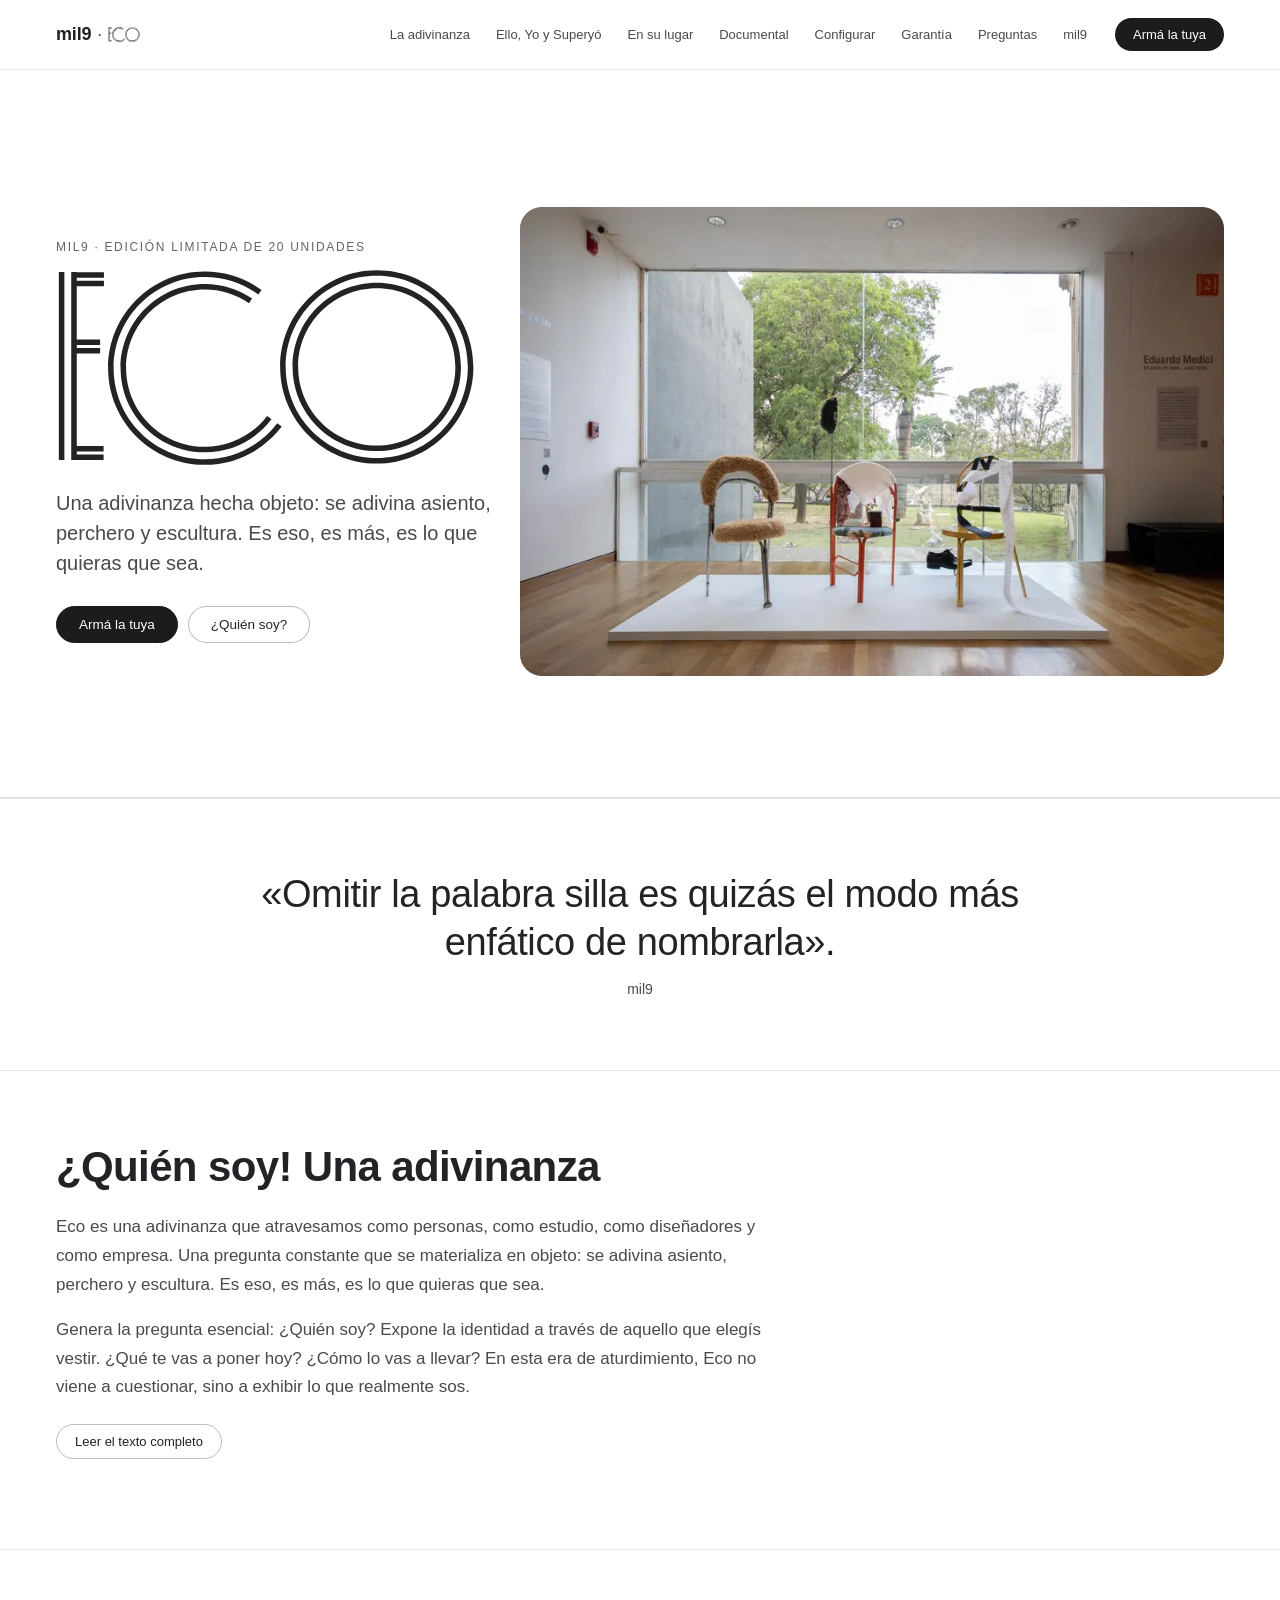
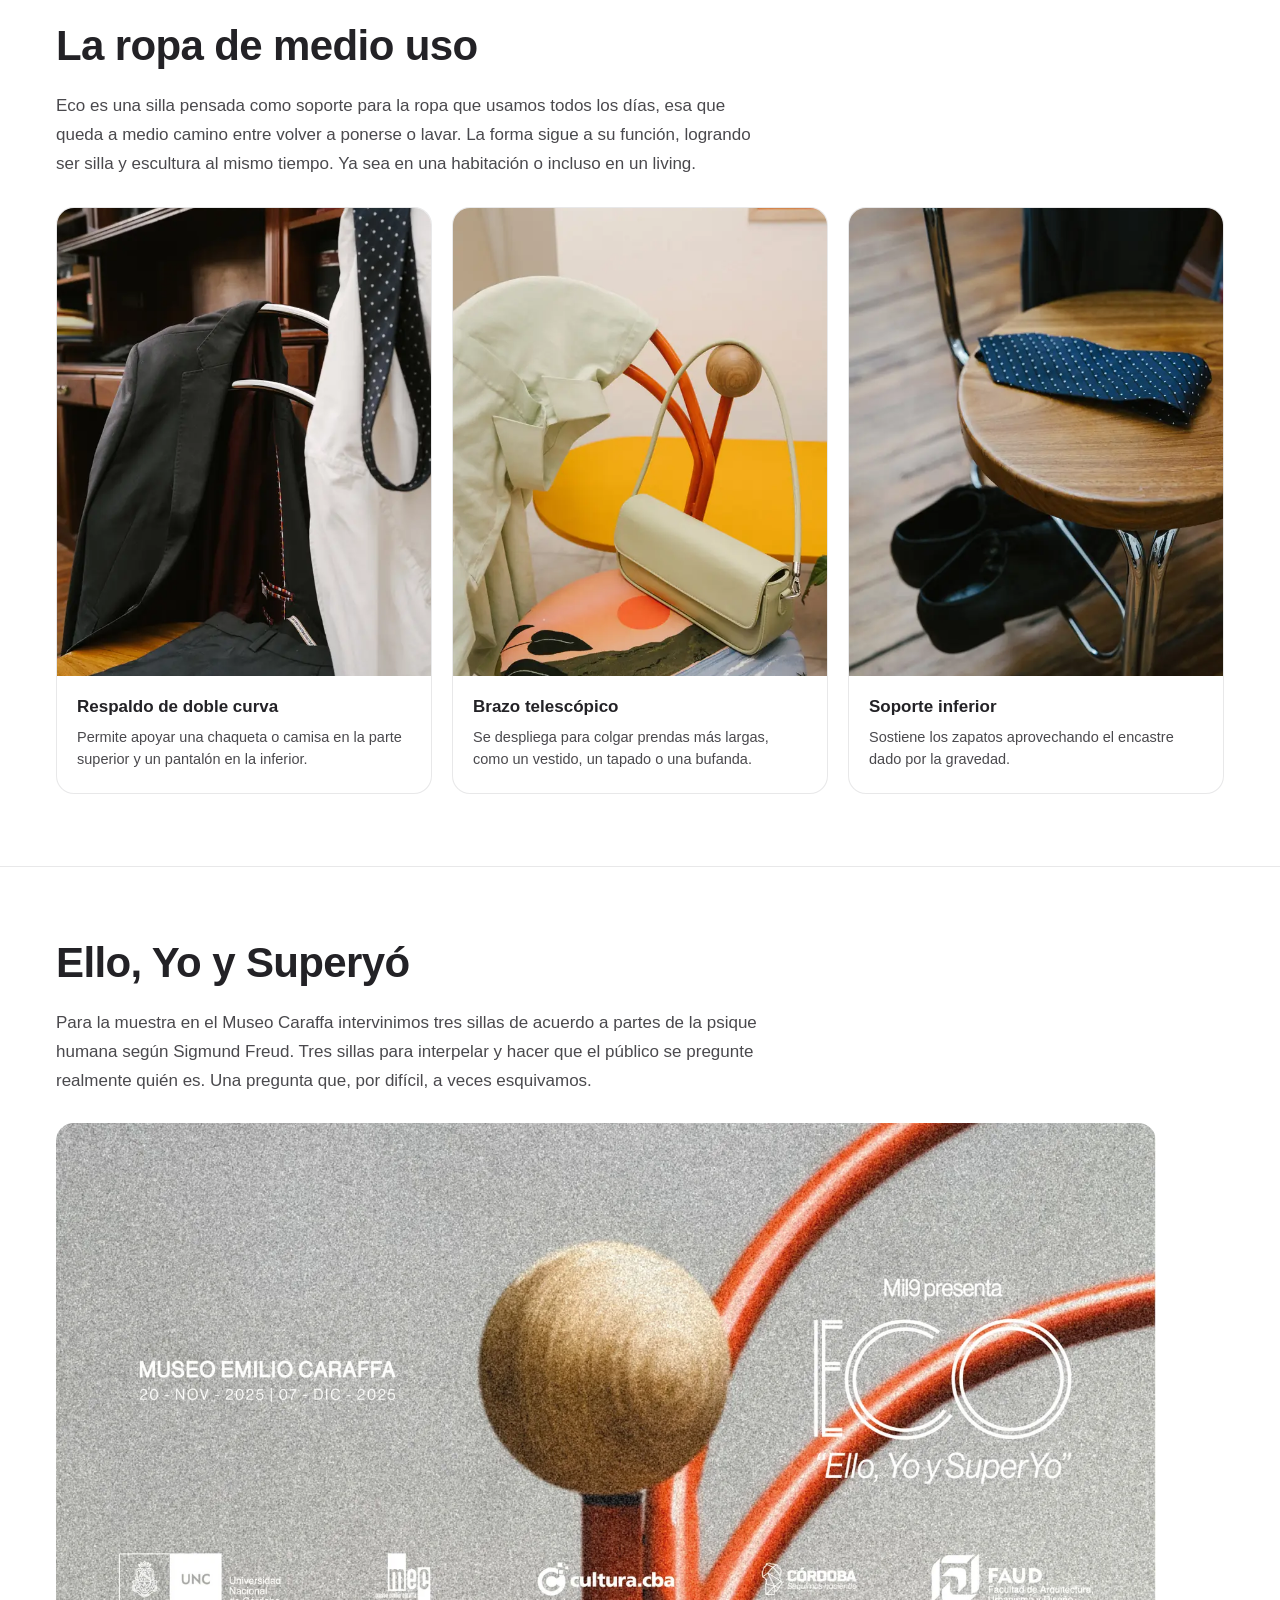
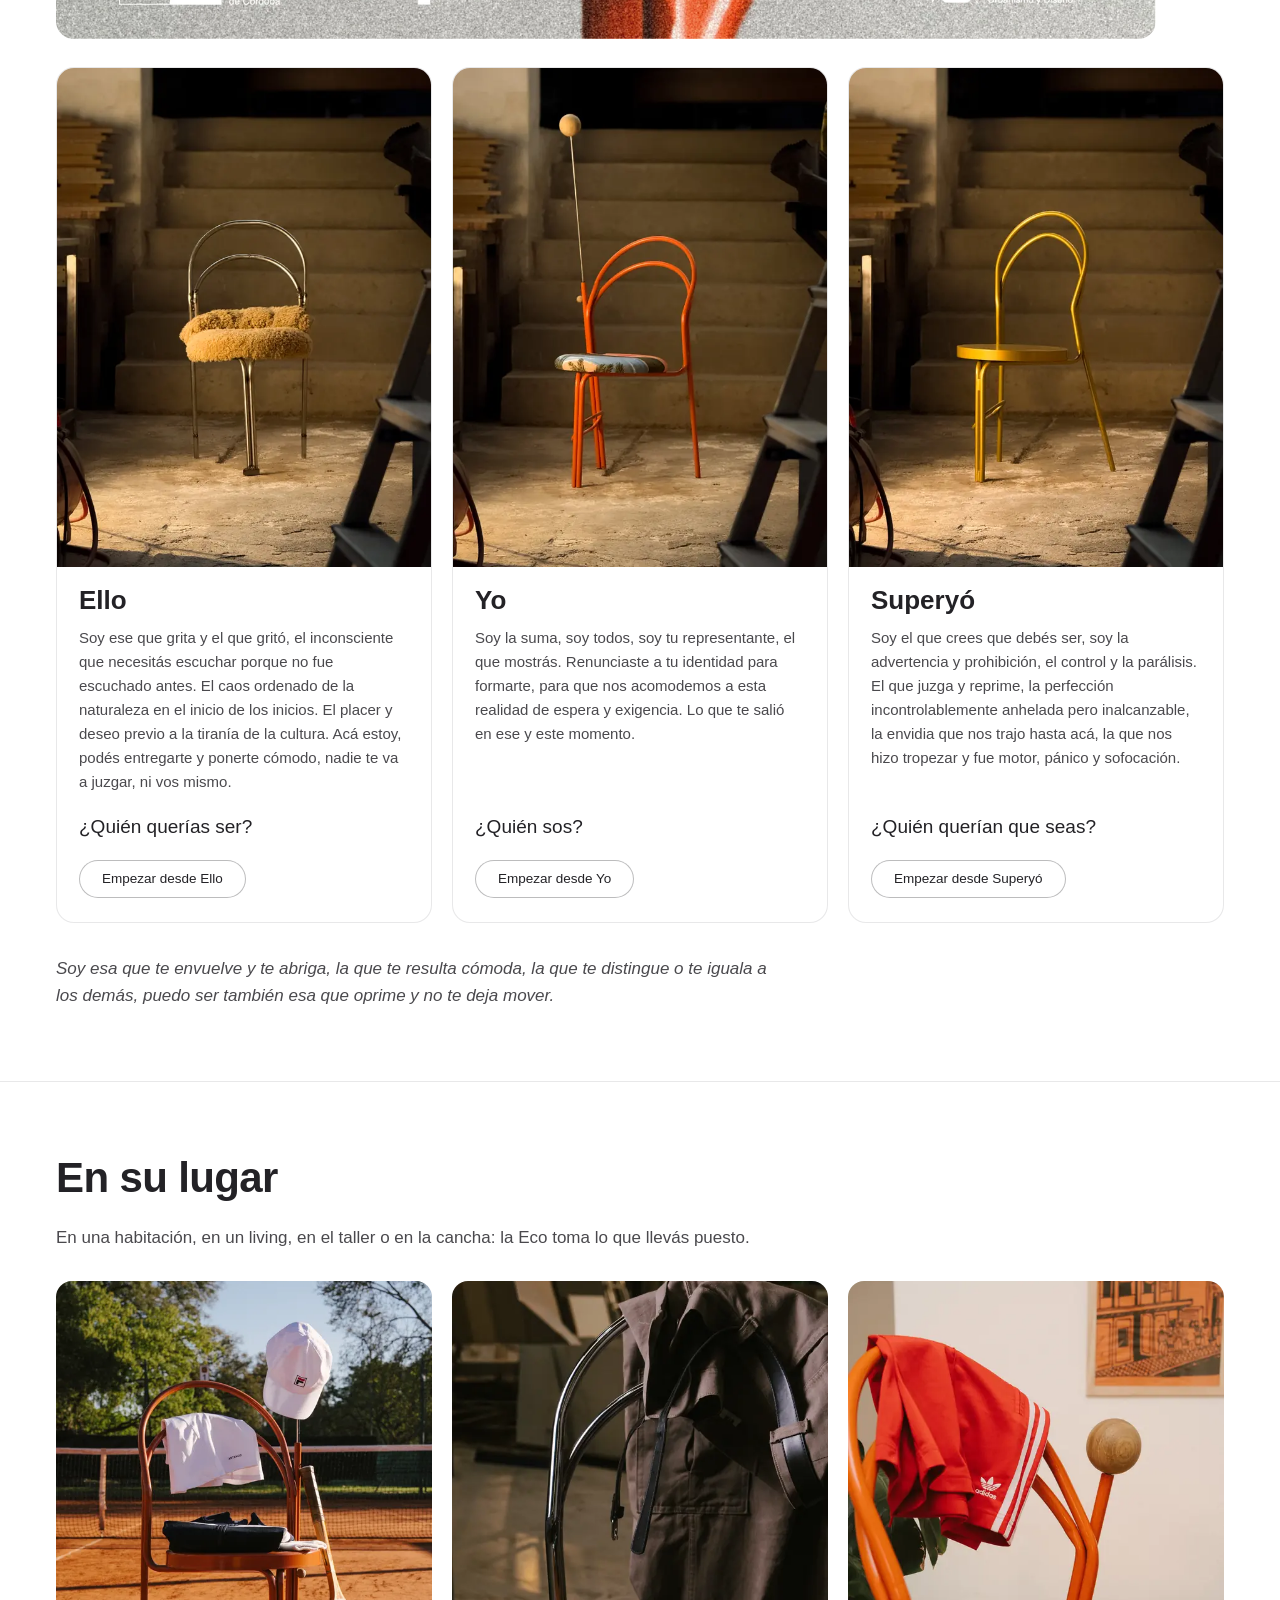
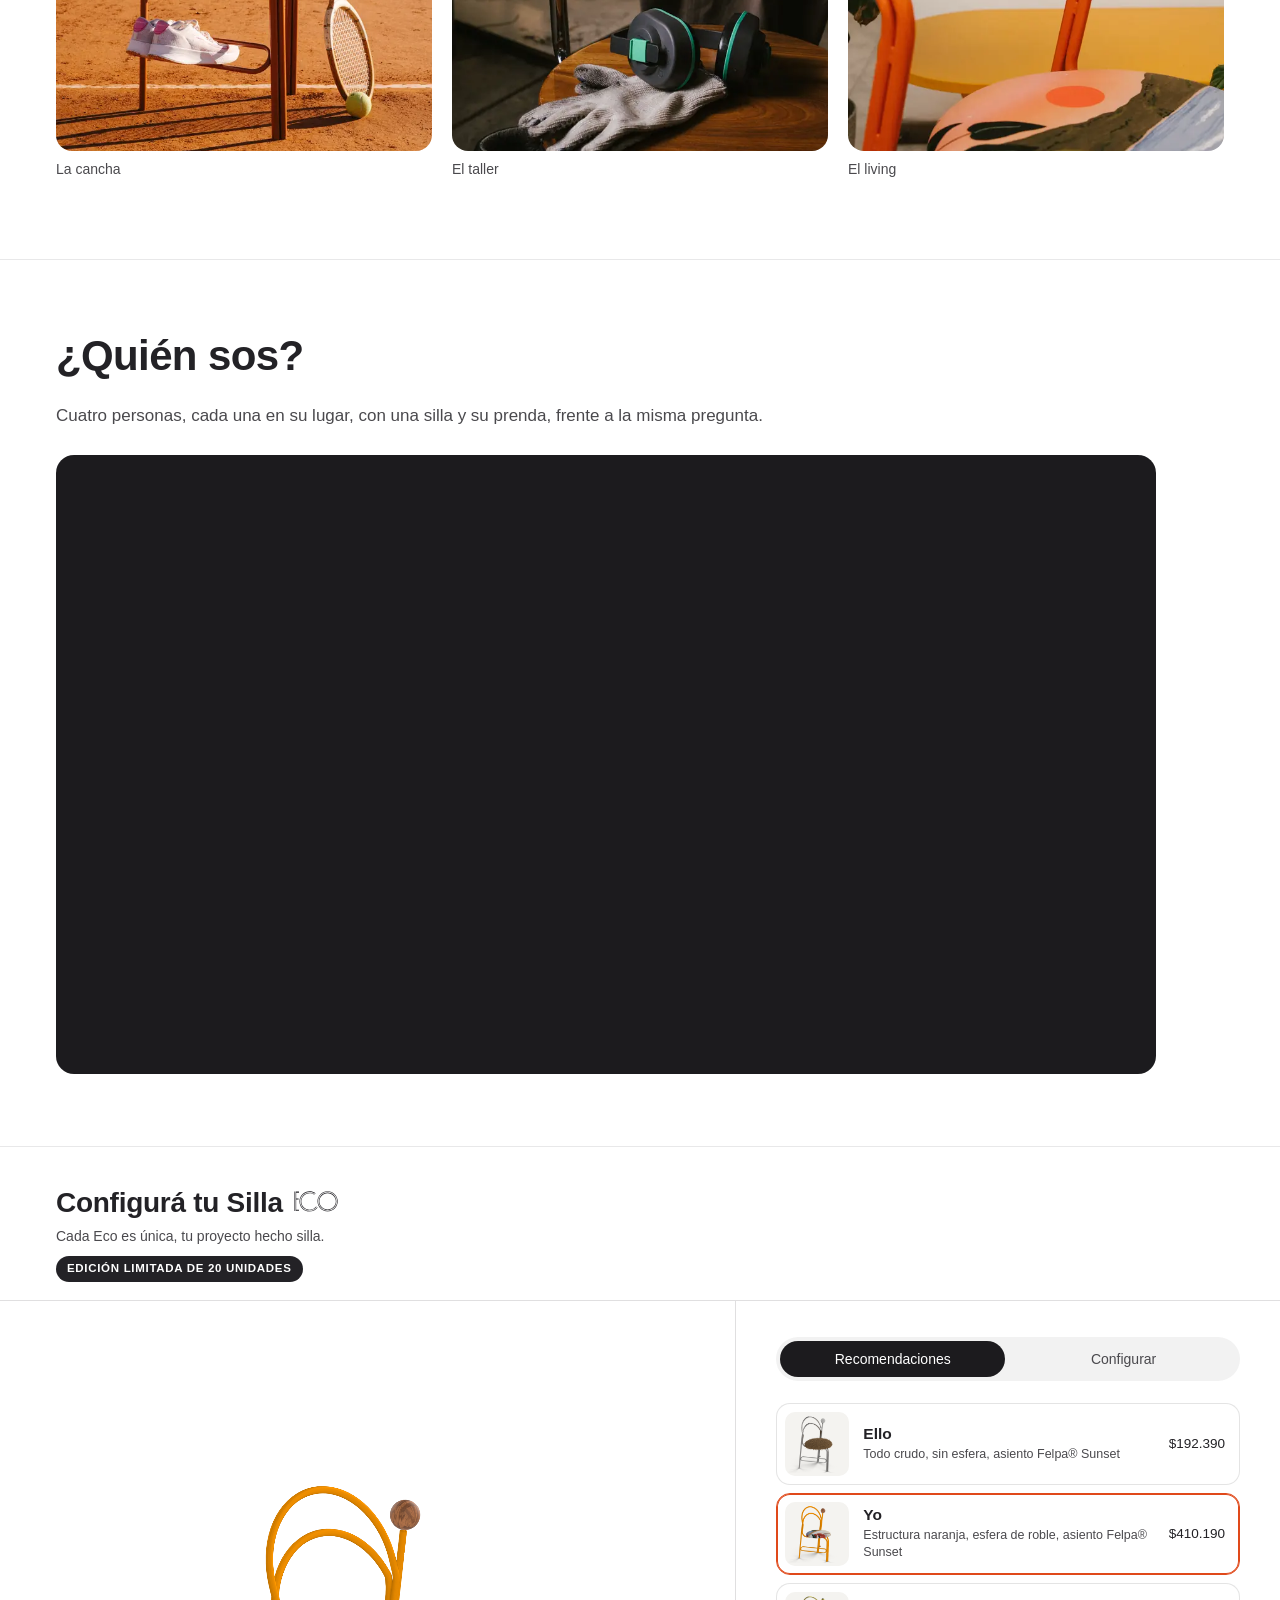
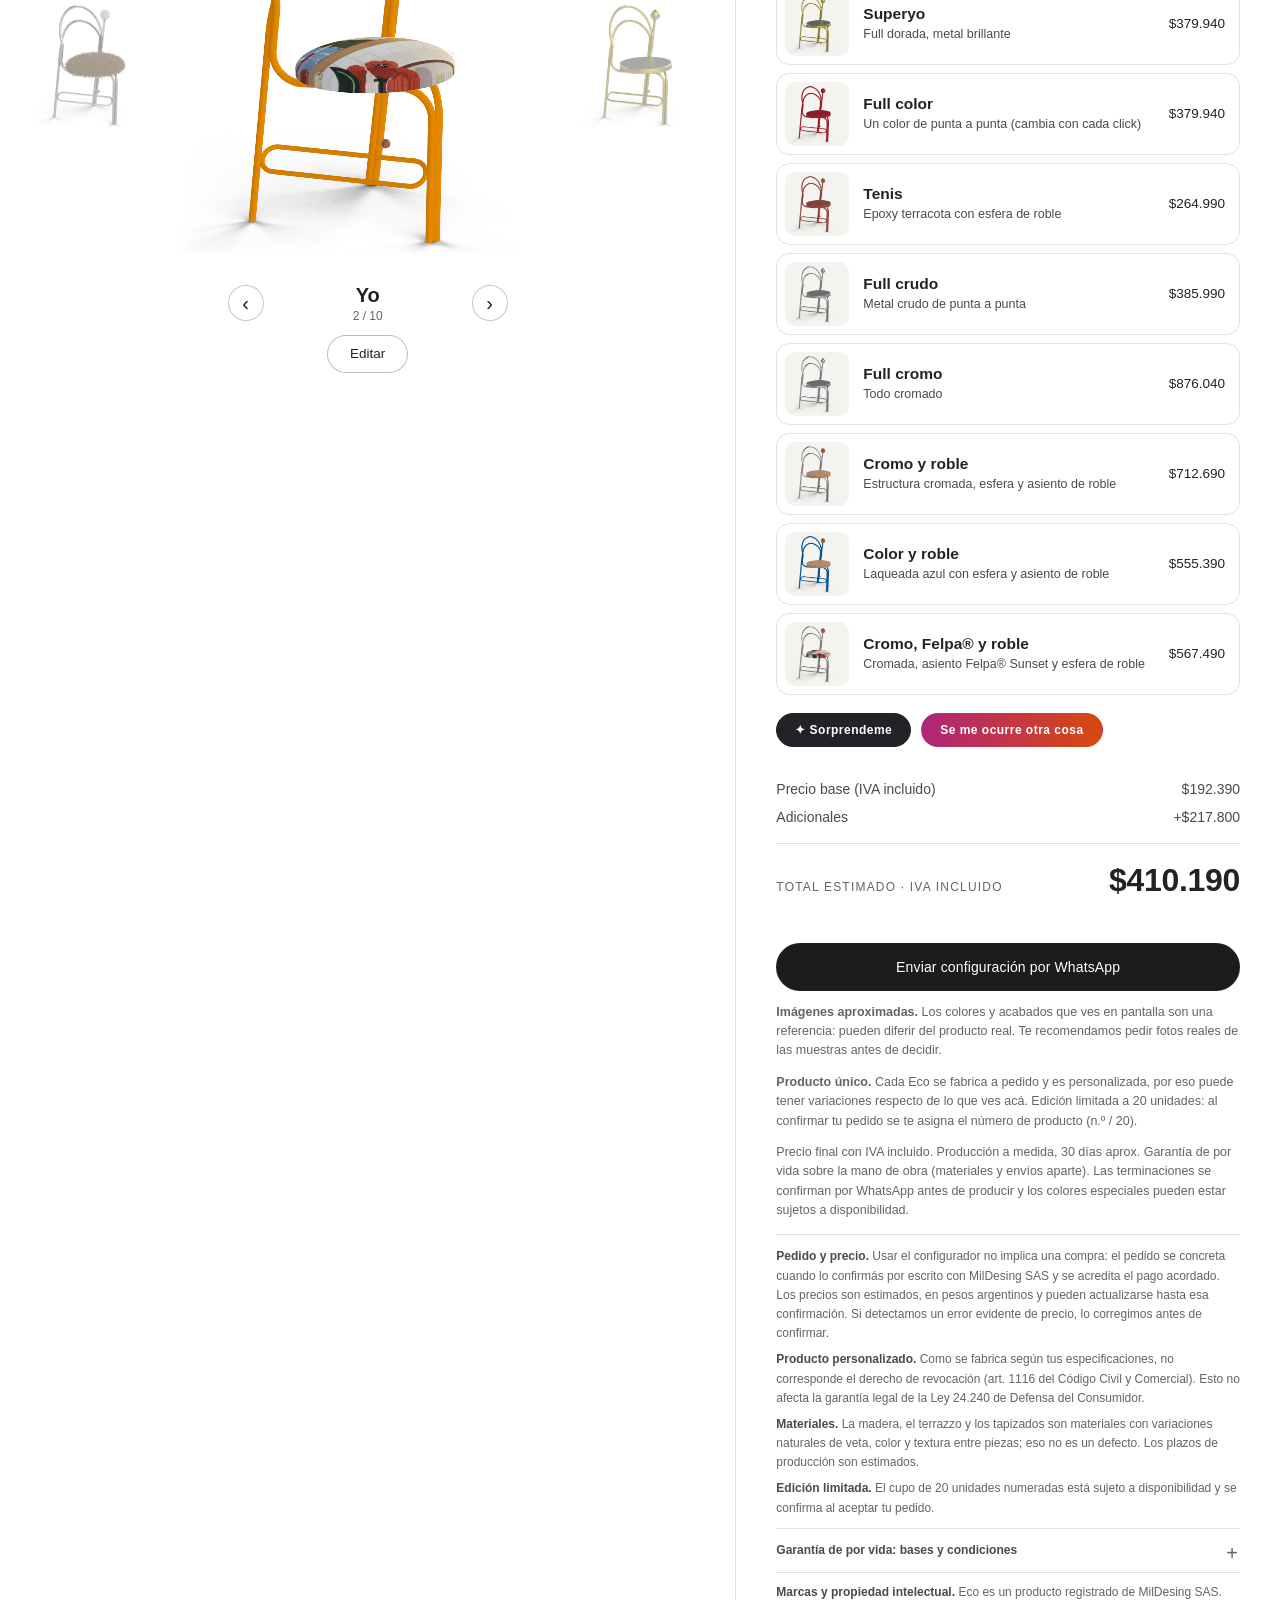
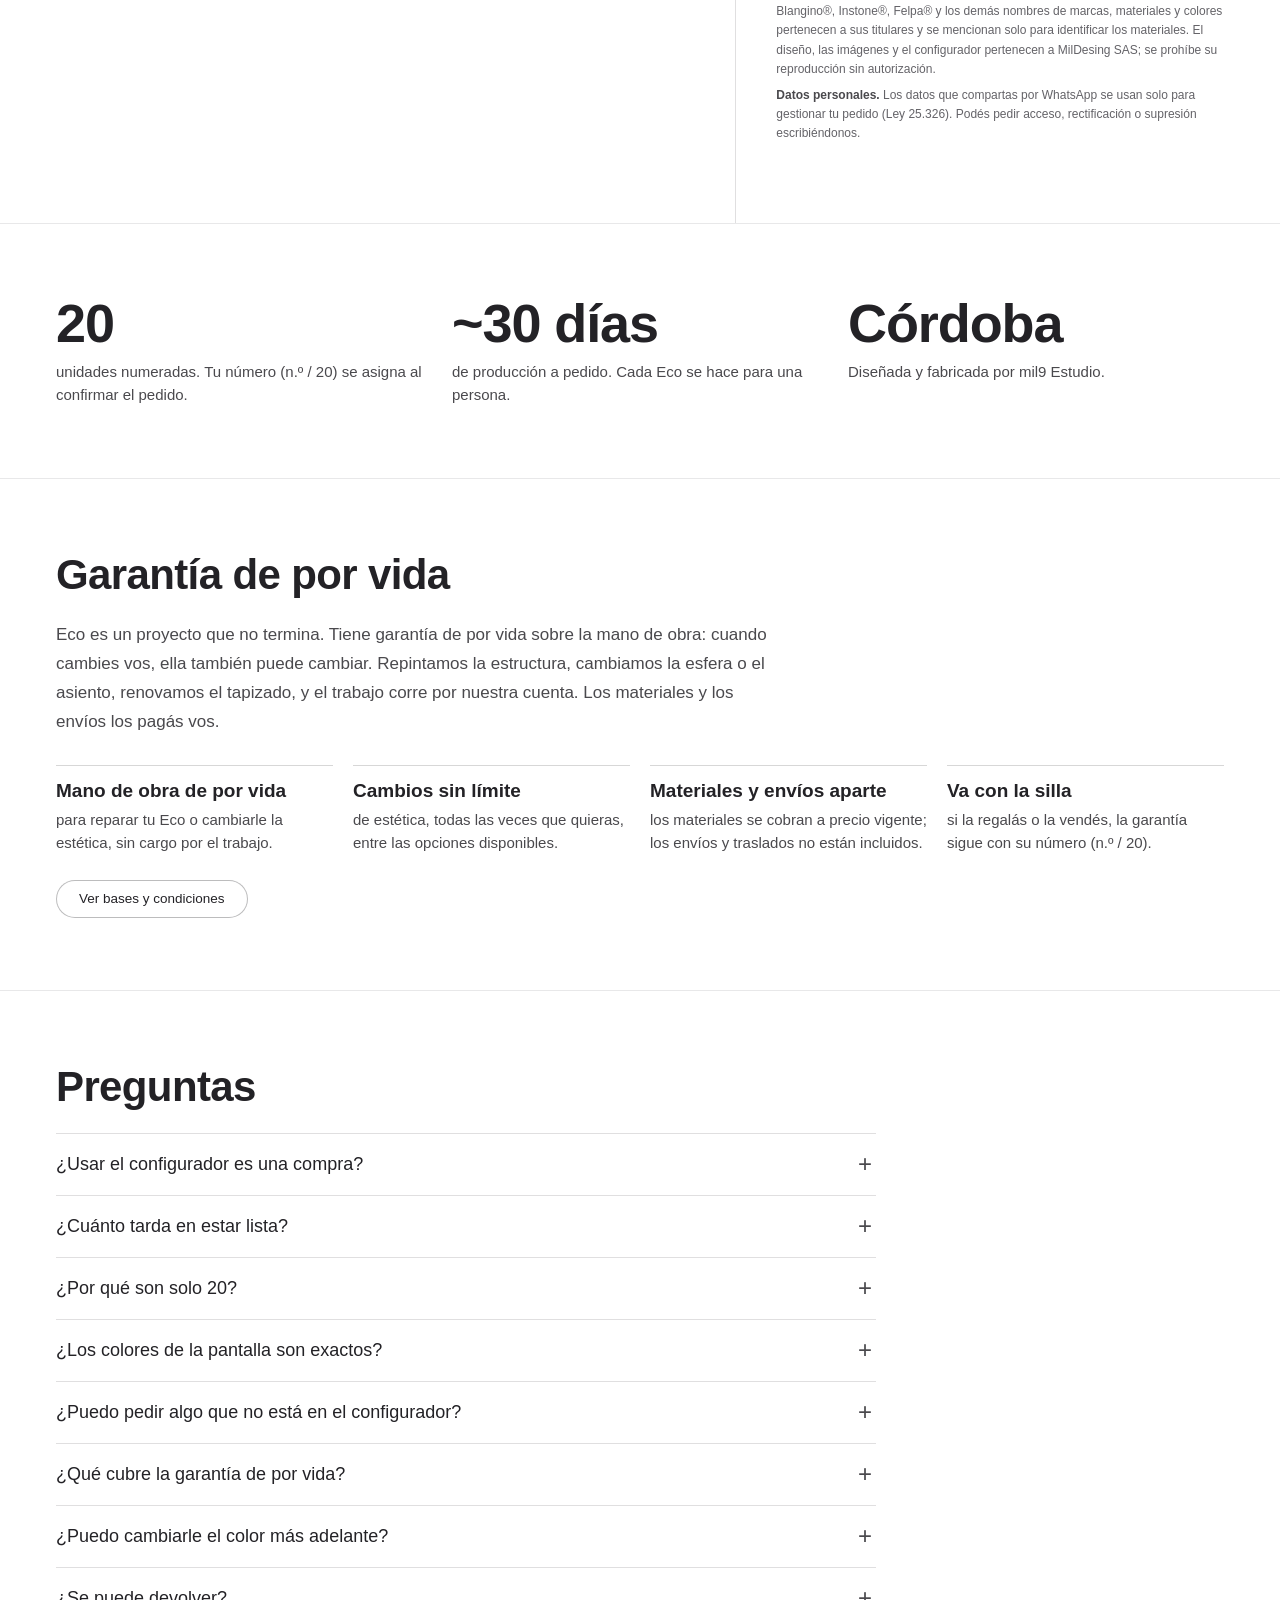
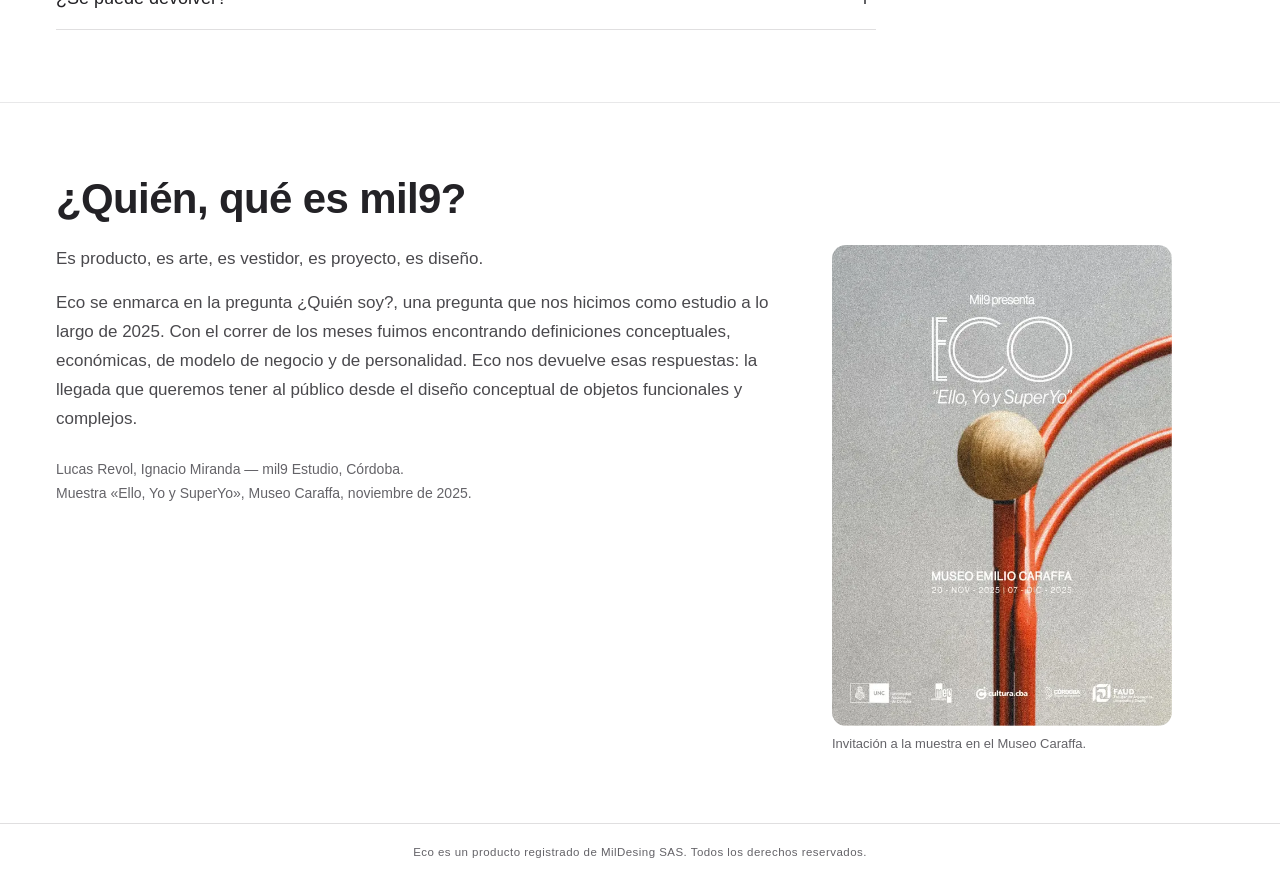
==== commit b7450571: "Título del configurador compacto y Armá la tuya salta a la silla El ancla #configurar pasa al config" ====
--- a/index.html
+++ b/index.html
@@ -434,7 +434,15 @@
   .gallery:focus-visible{outline:2px solid var(--accent); outline-offset:4px;}
 
   /* ================= configurador: visor + carrusel ================= */
-  .hero-title{padding-top:72px !important; border-top:1px solid rgba(35,34,38,.1);}
+  /* título del configurador compacto: "Armá la tuya" salta directo al configurador y la silla queda a la vista */
+  .hero-title{padding-top:40px !important; padding-bottom:18px !important; border-top:1px solid rgba(35,34,38,.1);}
+  .hero-title h1{font-size:28px !important; margin-bottom:6px !important;}
+  .hero-title p{font-size:14px !important;}
+  @media (max-width:860px){
+    .hero-title{padding-top:30px !important; padding-bottom:12px !important;}
+    .hero-title h1{font-size:23px !important;}
+    .hero-title p{font-size:13.5px !important;}
+  }
   .configurator{grid-template-columns:1.35fr 1fr !important;}
   .preview{position:sticky !important; top:var(--nav-h, 58px) !important; flex-direction:column; min-height:calc(100vh - var(--nav-h, 58px)) !important; padding:28px 24px !important; gap:10px;}
   .viewer{position:relative; display:flex; align-items:center; justify-content:center; width:100%;}
@@ -723,13 +731,13 @@
   </div>
 </section>
 
-<div class="hero-title" id="configurar">
+<div class="hero-title">
   <h1>Configurá tu Silla <svg class="eco-logo eco-inline" role="img" aria-label="Eco"><use href="#ecoLogo"/></svg></h1>
   <p>Cada Eco es única, tu proyecto hecho silla. <span class="stock-pill">Edición limitada de 20 unidades</span></p>
   <a class="embed-only pill-btn" href="https://eco.milnuevestudio.com/" target="_blank" rel="noopener">Conocé la historia de Eco ↗</a>
 </div>
 
-<div class="configurator">
+<div class="configurator" id="configurar">
   <div class="preview">
     <div class="viewer">
       <button class="car-side car-prev" type="button" id="carPrev" aria-label="Recomendación anterior"><img alt=""></button>
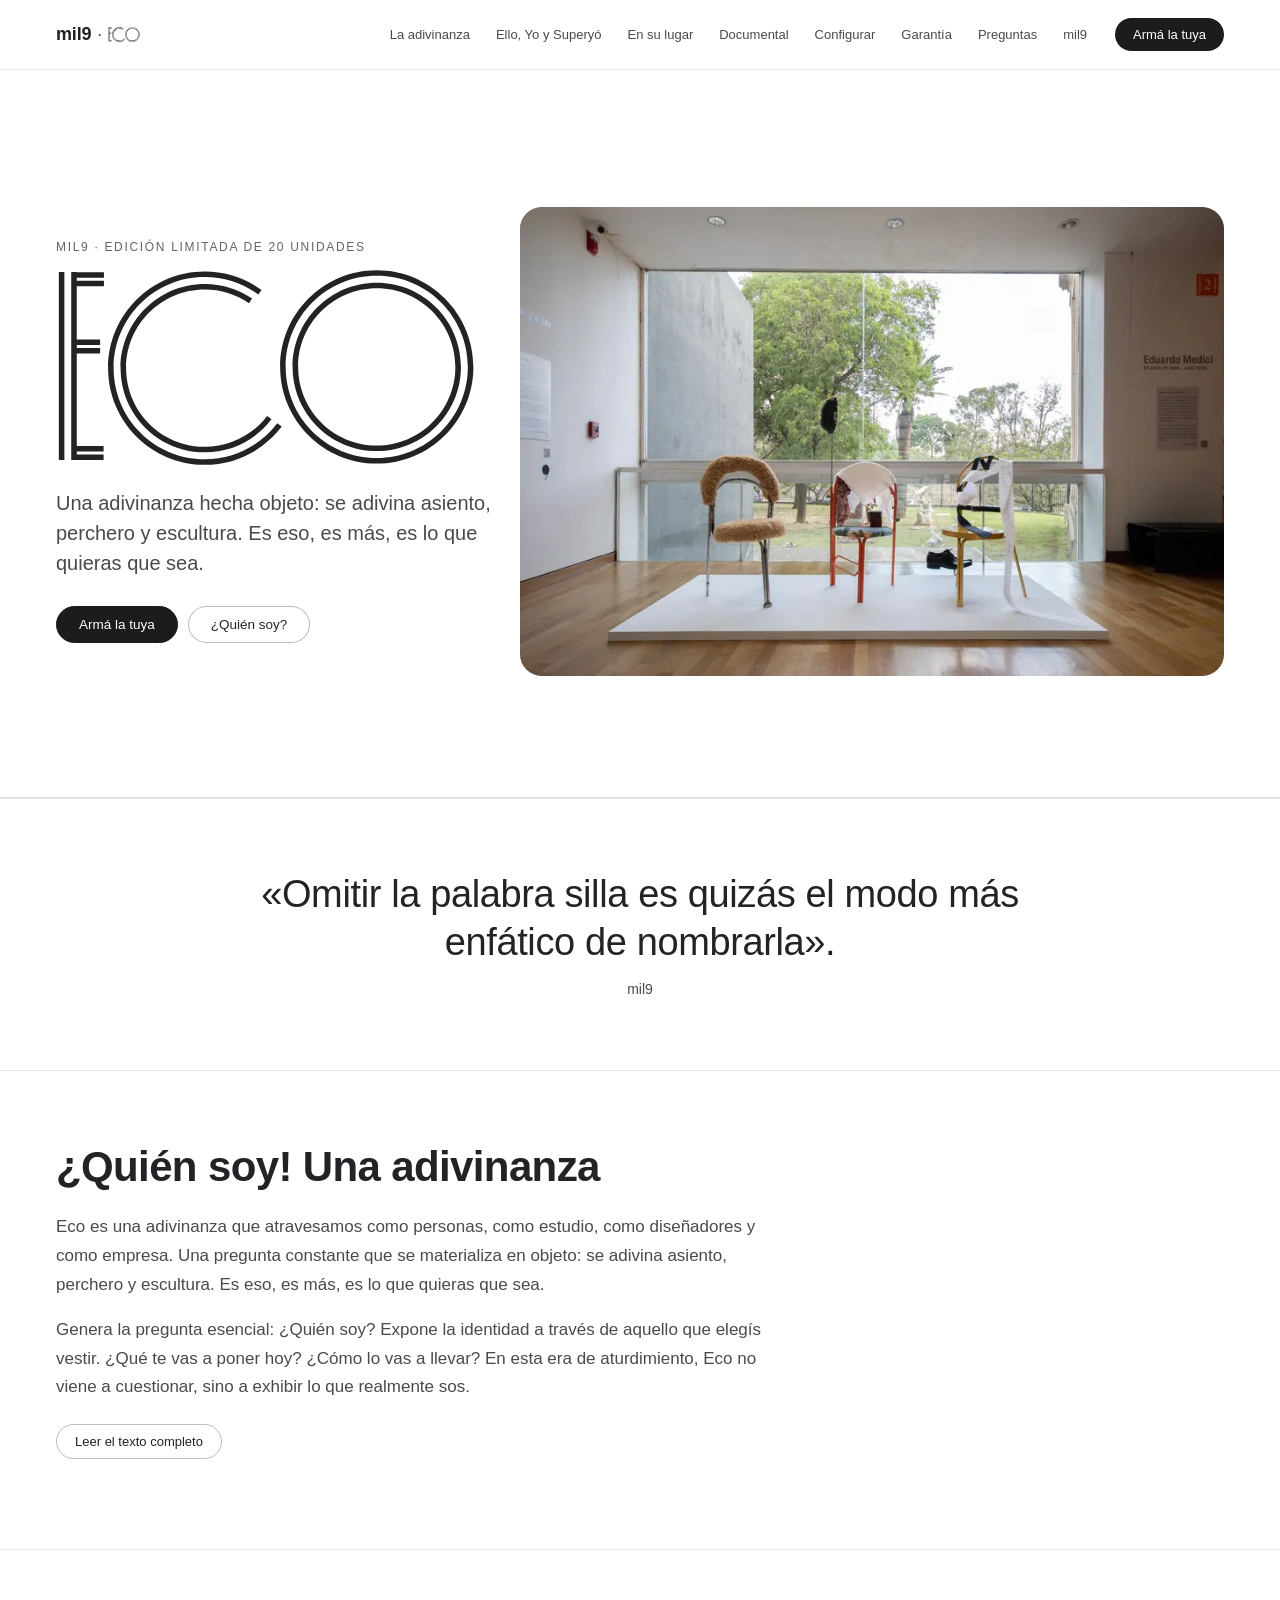
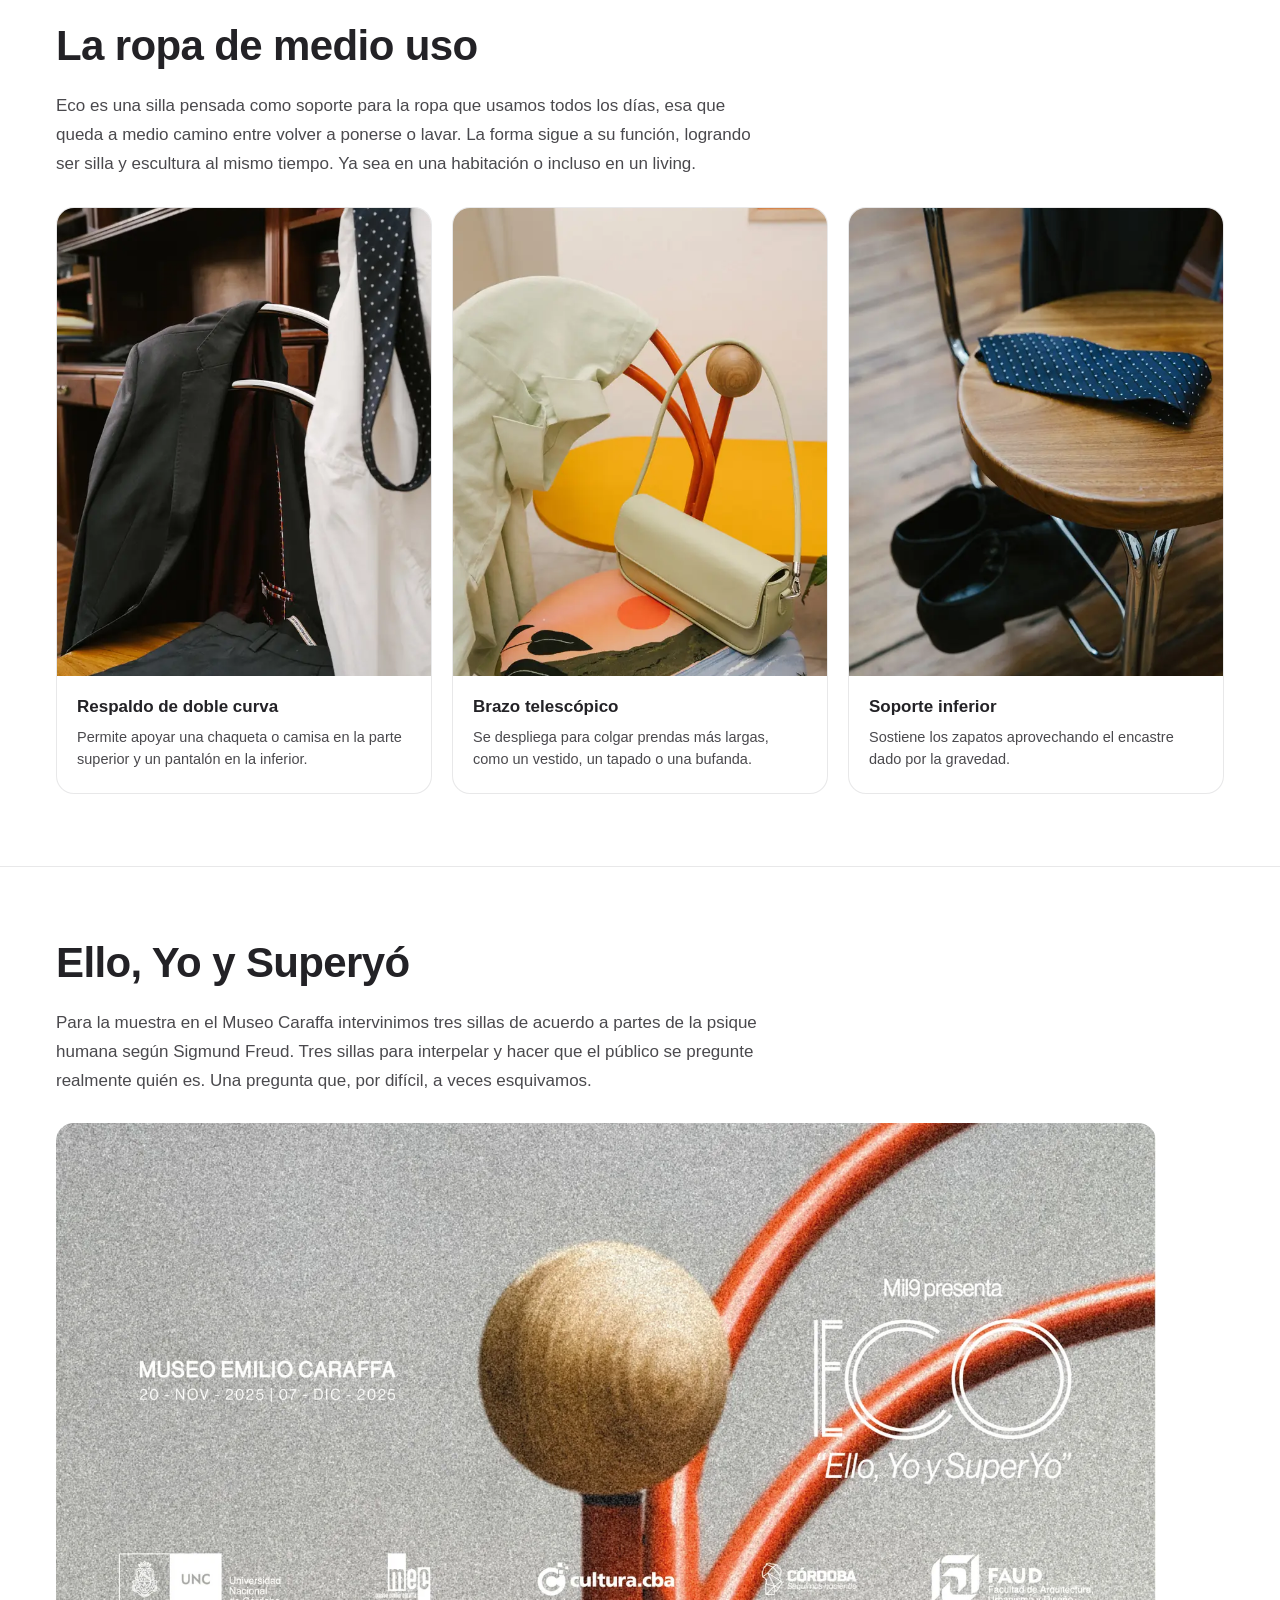
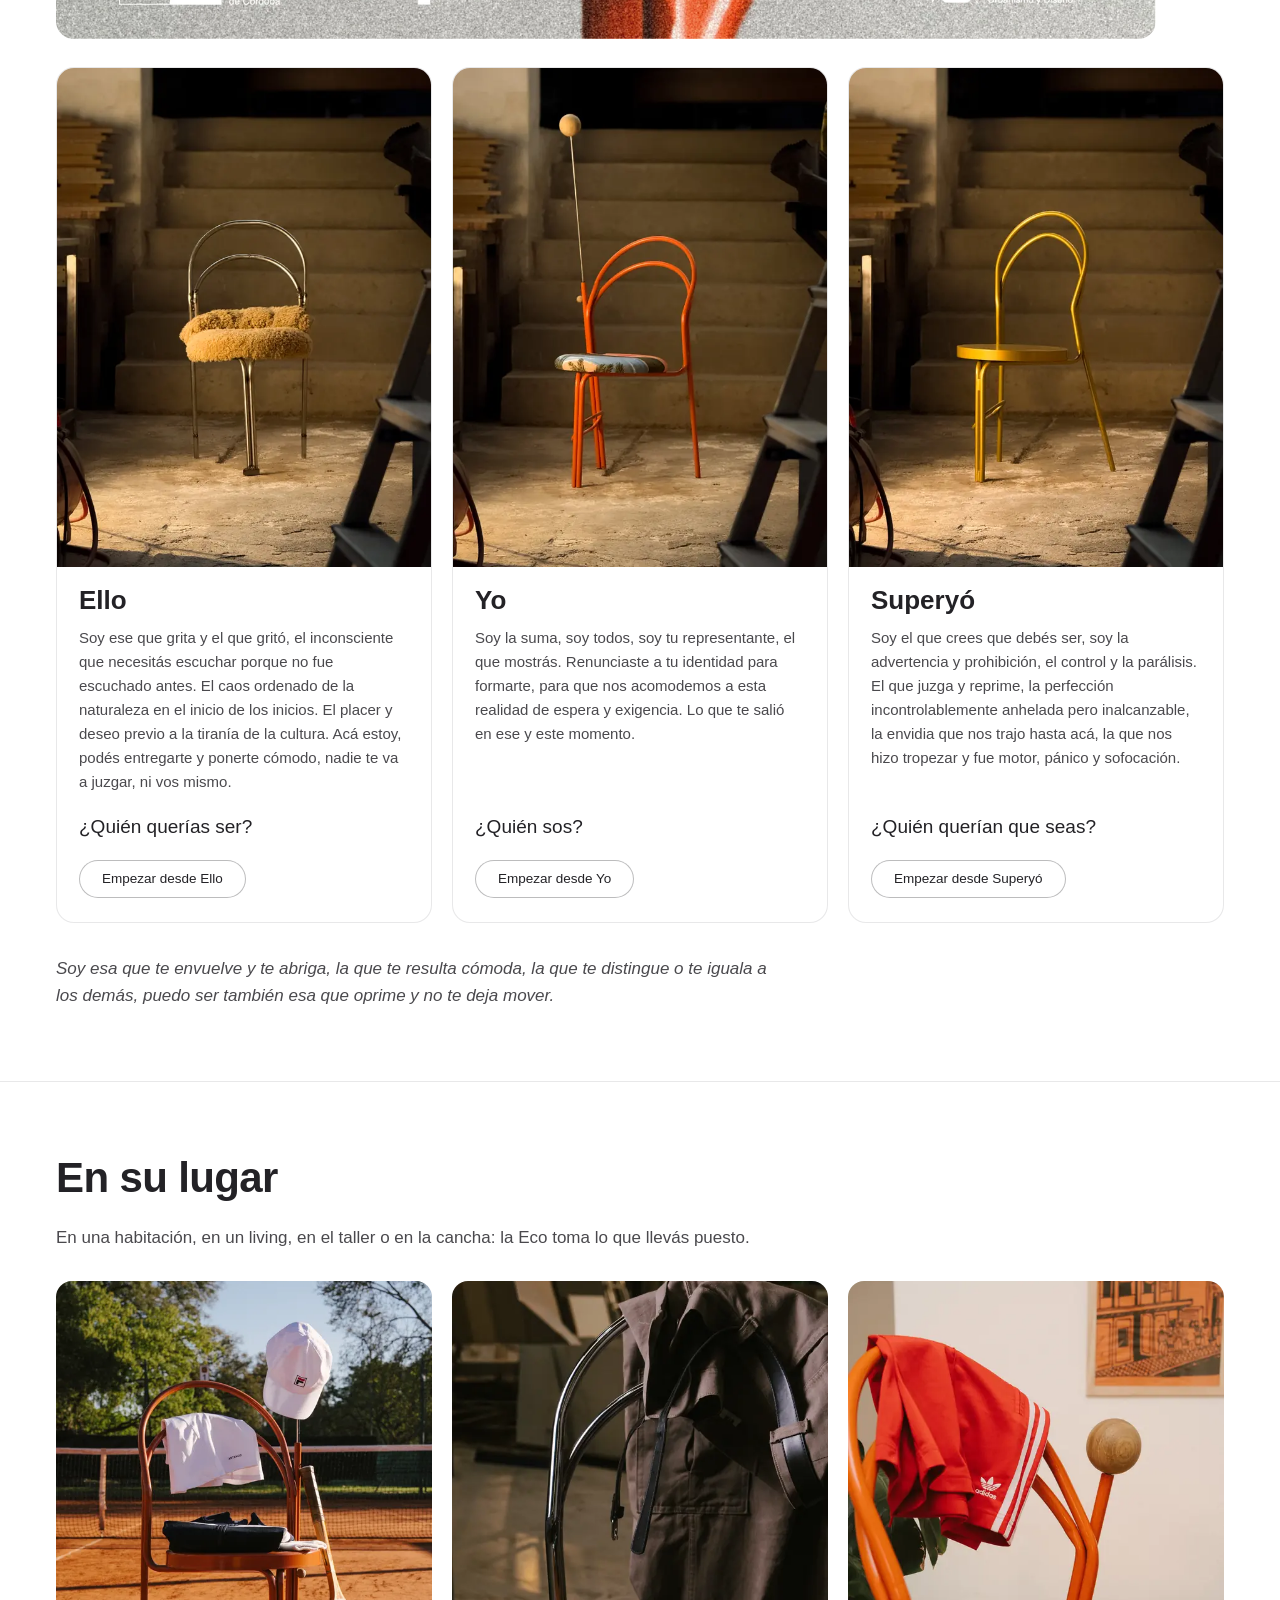
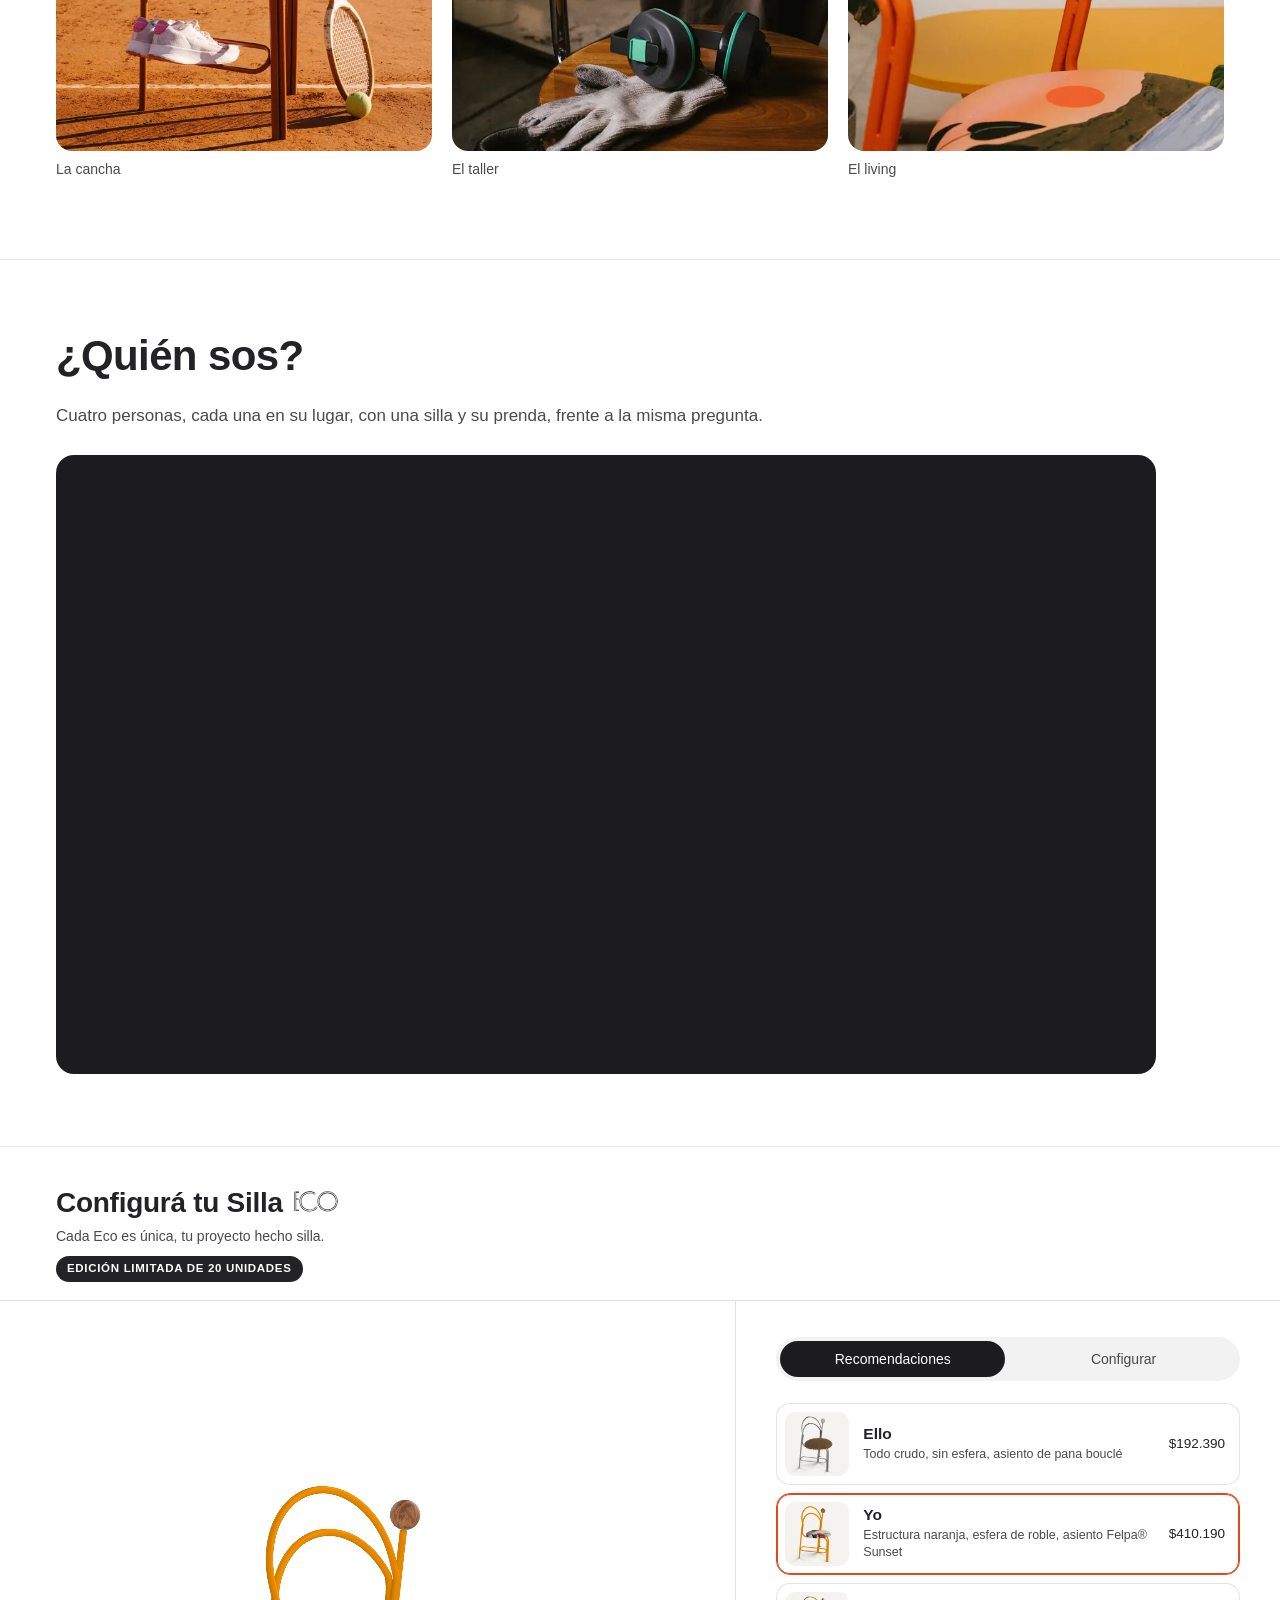
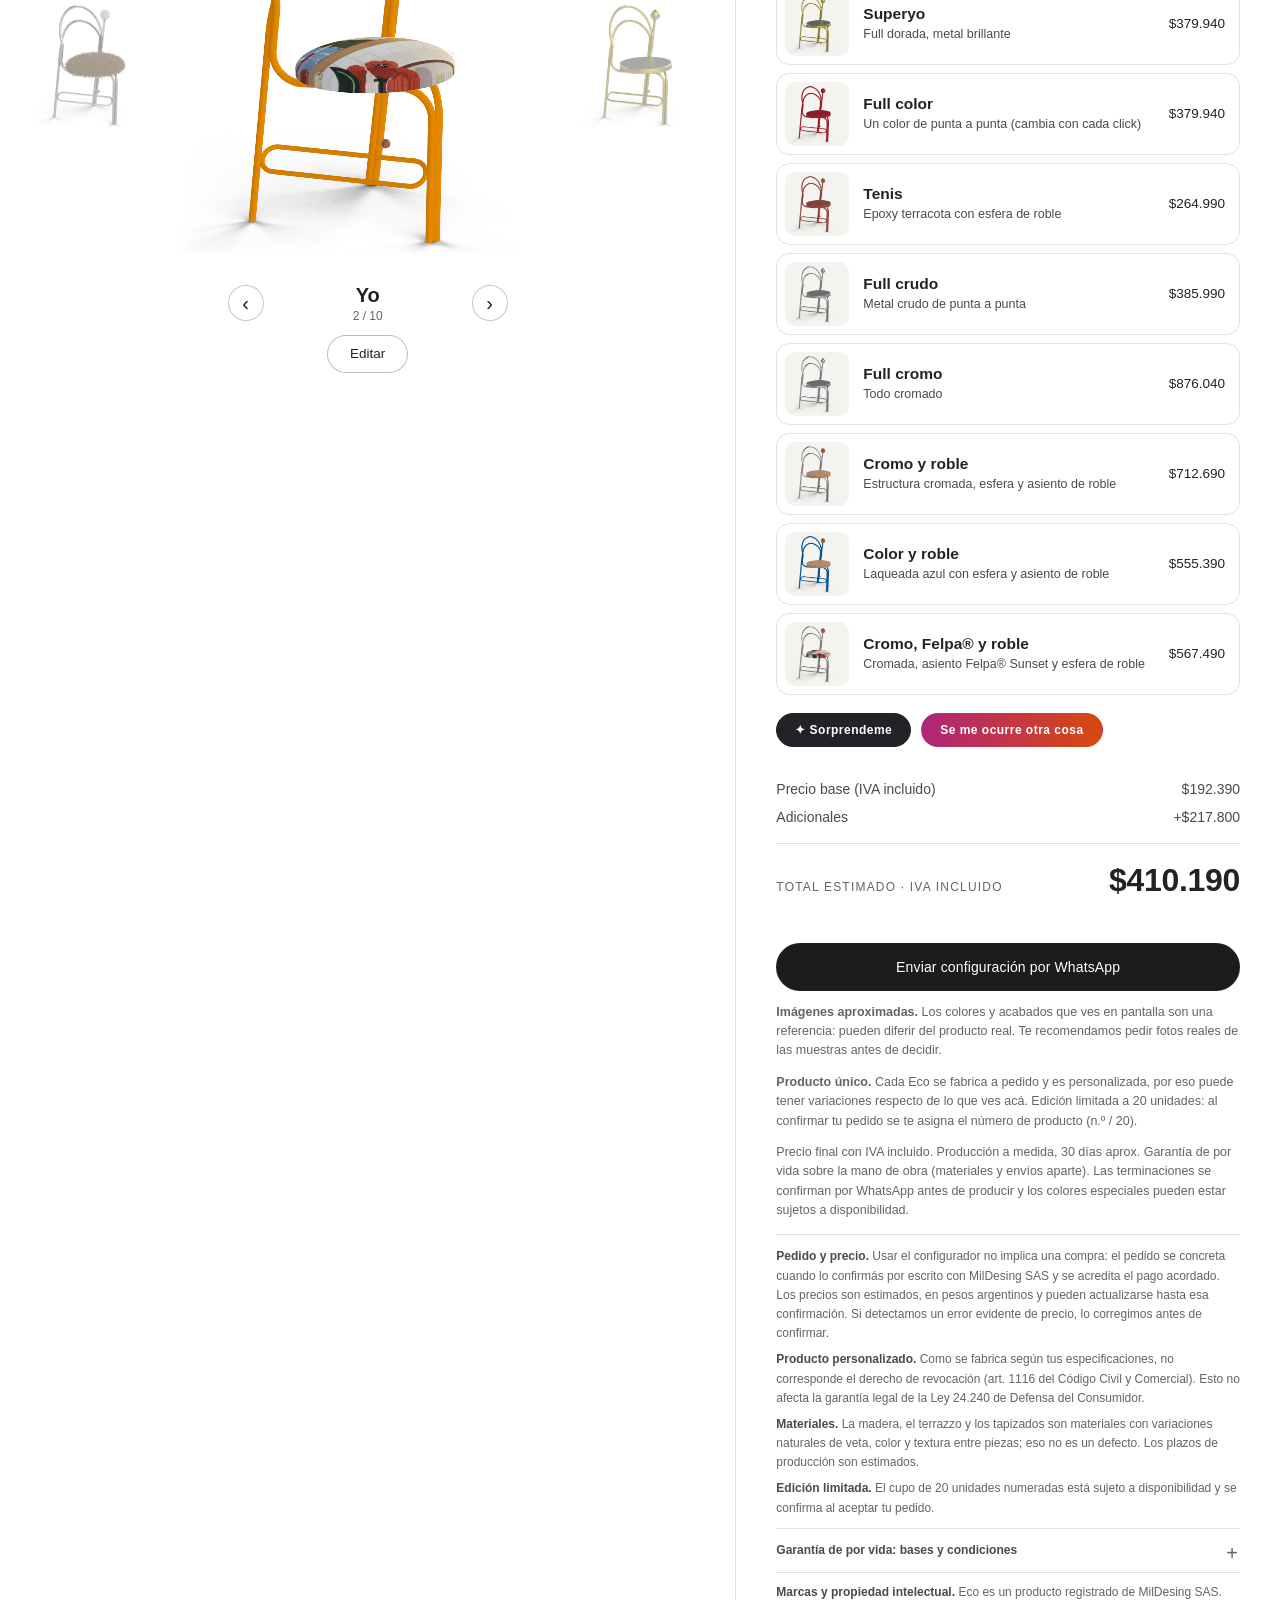
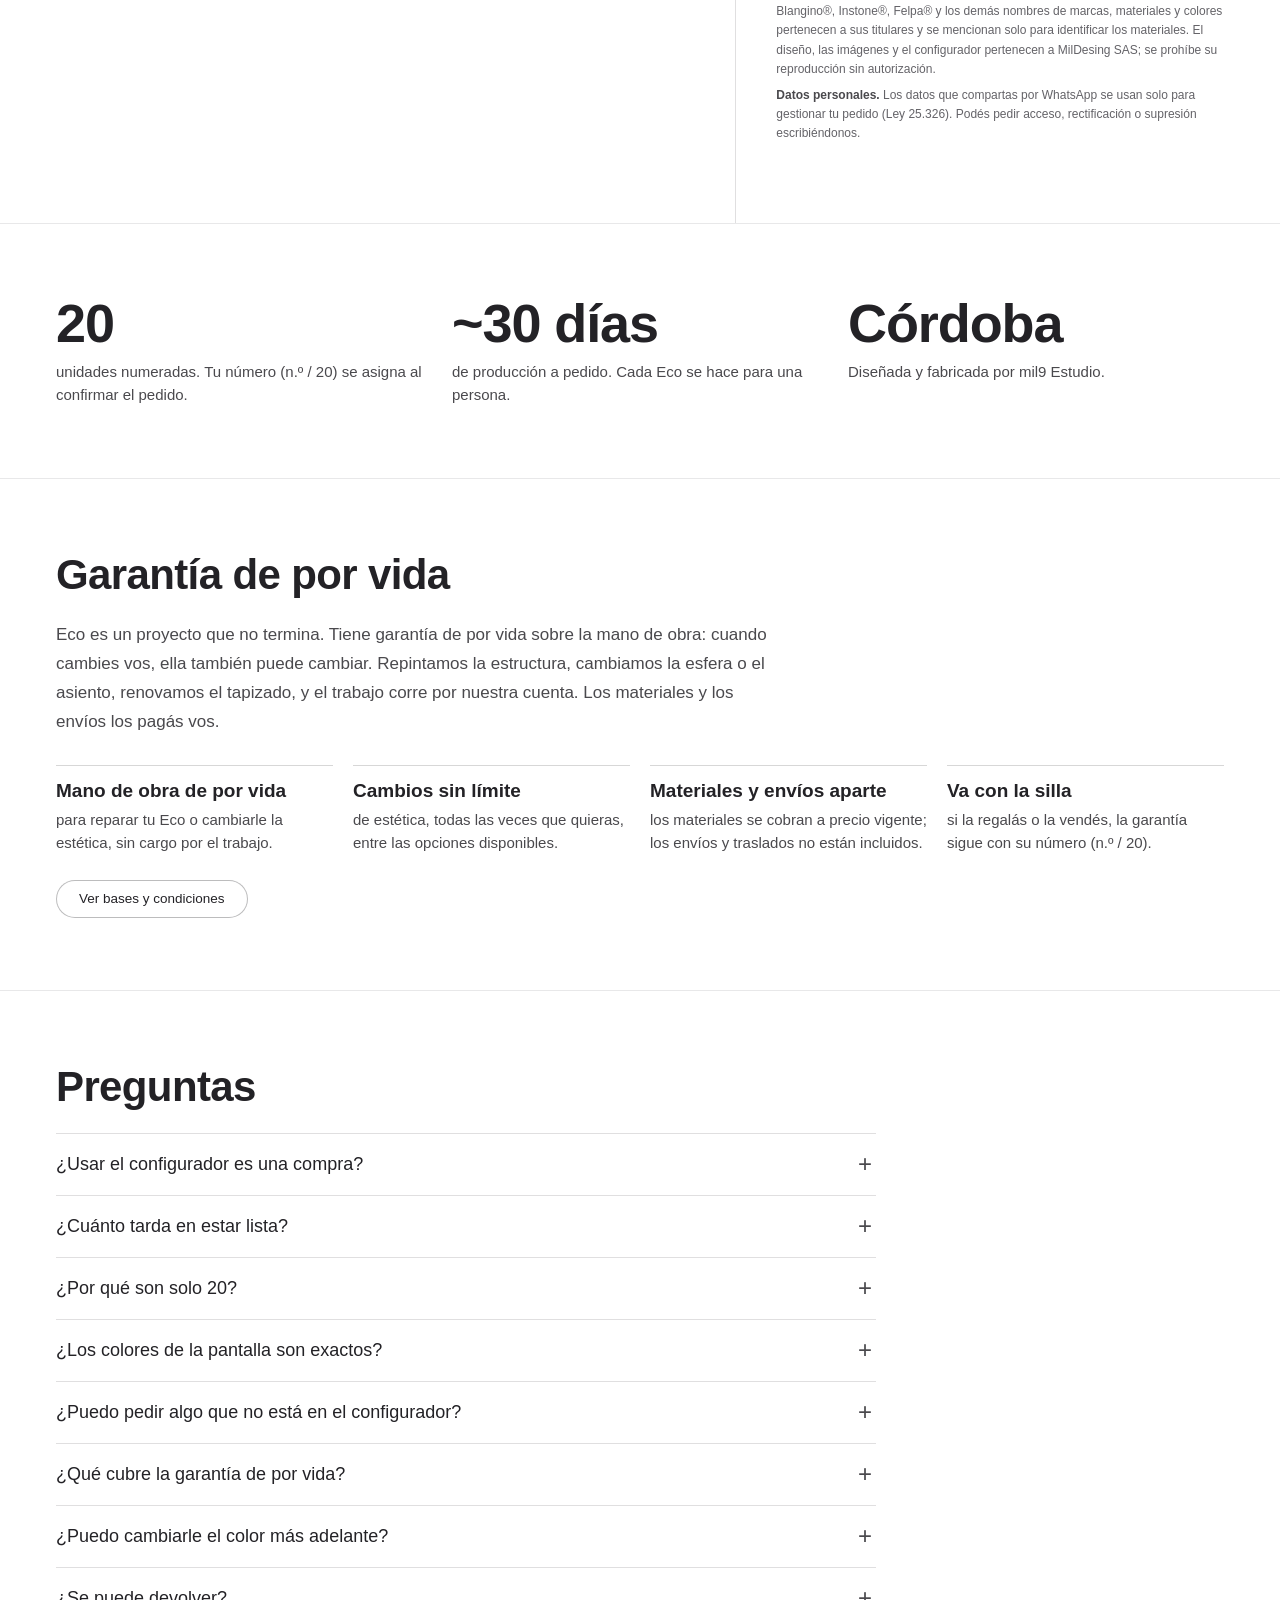
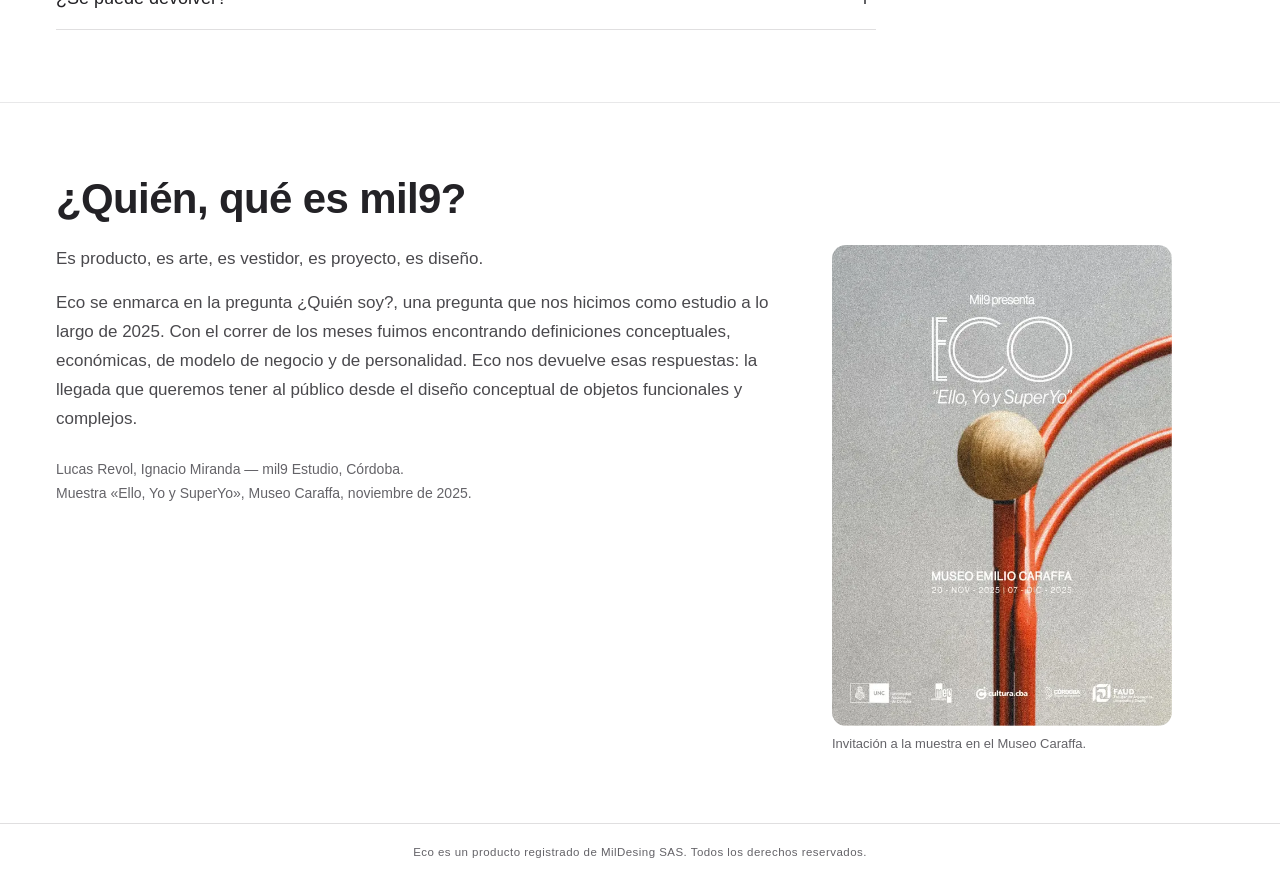
==== commit 625ce423: "Ello: el asiento es de pana bouclé, no Felpa Atajo, descripción del asiento (panel, confirmación y W" ====
--- a/index.html
+++ b/index.html
@@ -686,7 +686,7 @@
   <figure class="inv-banner"><img src="fotos/invitacion-caraffa-h-1600.webp" srcset="fotos/invitacion-caraffa-h-800.webp 800w, fotos/invitacion-caraffa-h-1600.webp 1600w" sizes="(max-width:860px) 100vw, 1100px" width="1600" height="750" loading="lazy" alt="Invitación: mil9 presenta Eco, «Ello, Yo y SuperYo», Museo Emilio Caraffa, noviembre de 2025"></figure>
   <div class="psyche">
     <article class="psy" data-preset="Ello">
-      <img class="psy-img" src="fotos/ello-serie-600.webp" srcset="fotos/ello-serie-600.webp 600w, fotos/ello-serie-1200.webp 1200w" sizes="(max-width:860px) 100vw, 31vw" width="600" height="800" loading="lazy" alt="Ello: la Eco cruda con asiento y respaldo de felpa, frente a una escalera">
+      <img class="psy-img" src="fotos/ello-serie-600.webp" srcset="fotos/ello-serie-600.webp 600w, fotos/ello-serie-1200.webp 1200w" sizes="(max-width:860px) 100vw, 31vw" width="600" height="800" loading="lazy" alt="Ello: la Eco cruda con asiento y respaldo de pana bouclé, frente a una escalera">
       <h3>Ello</h3>
       <p>Soy ese que grita y el que gritó, el inconsciente que necesitás escuchar porque no fue escuchado antes. El caos ordenado de la naturaleza en el inicio de los inicios. El placer y deseo previo a la tiranía de la cultura. Acá estoy, podés entregarte y ponerte cómodo, nadie te va a juzgar, ni vos mismo.</p>
       <p class="psy-q">¿Quién querías ser?</p>
@@ -1086,6 +1086,7 @@
 function describeAsi(){
   if (isMix()) return "∞";
   if (isSuper()) return "Metal dorado · brillante";
+  if (isEllo()) return "Tapizado Pana bouclé";
   if (state.asi.fam === "Metal"){
     const o = estOpt();
     return "Metal · igual a la estructura" + (o.paint ? " (" + o.n + " " + cn(state.est.color) + (state.est.color === "Arte" ? "" : ", " + state.est.finish.toLowerCase()) + ")" : " (" + o.n + ")");
@@ -1497,7 +1498,7 @@
   {label:"Cromo y roble", desc:"Estructura cromada, esfera y asiento de roble", set:() => { state.est = {opt:"Cromado", color:null, finish:"Mate"}; state.esf = {fam:"Madera", opt:"Roble", color:null, finish:"Mate"}; state.asi = {fam:"Madera", opt:"Roble", felpa:"Sunset", color:null}; }},
   {label:"Color y roble", desc:"Laqueada azul con esfera y asiento de roble", set:() => { state.est = {opt:"Pintura laqueada", color:"Azul", finish:"Mate"}; state.esf = {fam:"Madera", opt:"Roble", color:null, finish:"Mate"}; state.asi = {fam:"Madera", opt:"Roble", felpa:"Sunset", color:null}; }},
   {label:"Cromo, Felpa y roble", desc:"Cromada, asiento Felpa Sunset y esfera de roble", set:() => { state.est = {opt:"Cromado", color:null, finish:"Mate"}; state.esf = {fam:"Madera", opt:"Roble", color:null, finish:"Mate"}; state.asi = {fam:"Tapizado", opt:"Felpa", felpa:"Sunset", color:null}; }},
-  {label:"Ello", ello:true, desc:"Todo crudo, sin esfera, asiento Felpa Sunset", set:() => { state.est = {opt:"Crudo", color:null, finish:"Mate"}; state.esf = {fam:"Metal", opt:"Crudo", color:null, finish:"Mate"}; state.asi = {fam:"Tapizado", opt:"Felpa", felpa:"Sunset", color:null}; }},
+  {label:"Ello", ello:true, desc:"Todo crudo, sin esfera, asiento de pana bouclé", set:() => { state.est = {opt:"Crudo", color:null, finish:"Mate"}; state.esf = {fam:"Metal", opt:"Crudo", color:null, finish:"Mate"}; state.asi = {fam:"Tapizado", opt:"Pana bouclé", felpa:"Sunset", color:"Blanco"}; }},
   {label:"Yo", desc:"Estructura naranja, esfera de roble, asiento Felpa Sunset", set:() => { state.est = {opt:"Pintura laqueada", color:"Naranja", finish:"Mate"}; state.esf = {fam:"Madera", opt:"Roble", color:null, finish:"Mate"}; state.asi = {fam:"Tapizado", opt:"Felpa", felpa:"Sunset", color:null}; }},
   {label:"Superyo", superyo:true, desc:"Full dorada, metal brillante", set:() => { state.est = {opt:"Pintura laqueada", color:"Oro Azteca", finish:"Brillante"}; state.esf = {same:true, fam:"Madera", opt:"Guatambú", color:null, finish:"Brillante"}; state.asi = {fam:"Metal", opt:null, felpa:"Sunset", color:null}; }},
   {label:"Se me ocurre otra cosa", mix:true, set:() => { state.est = {opt:"Pintura laqueada", color:"Arte", finish:"Mate"}; state.esf = {same:true, fam:"Madera", opt:"Guatambú", color:null, finish:"Mate"}; state.asi = {fam:"Metal", opt:null, felpa:"Sunset", color:null}; }}
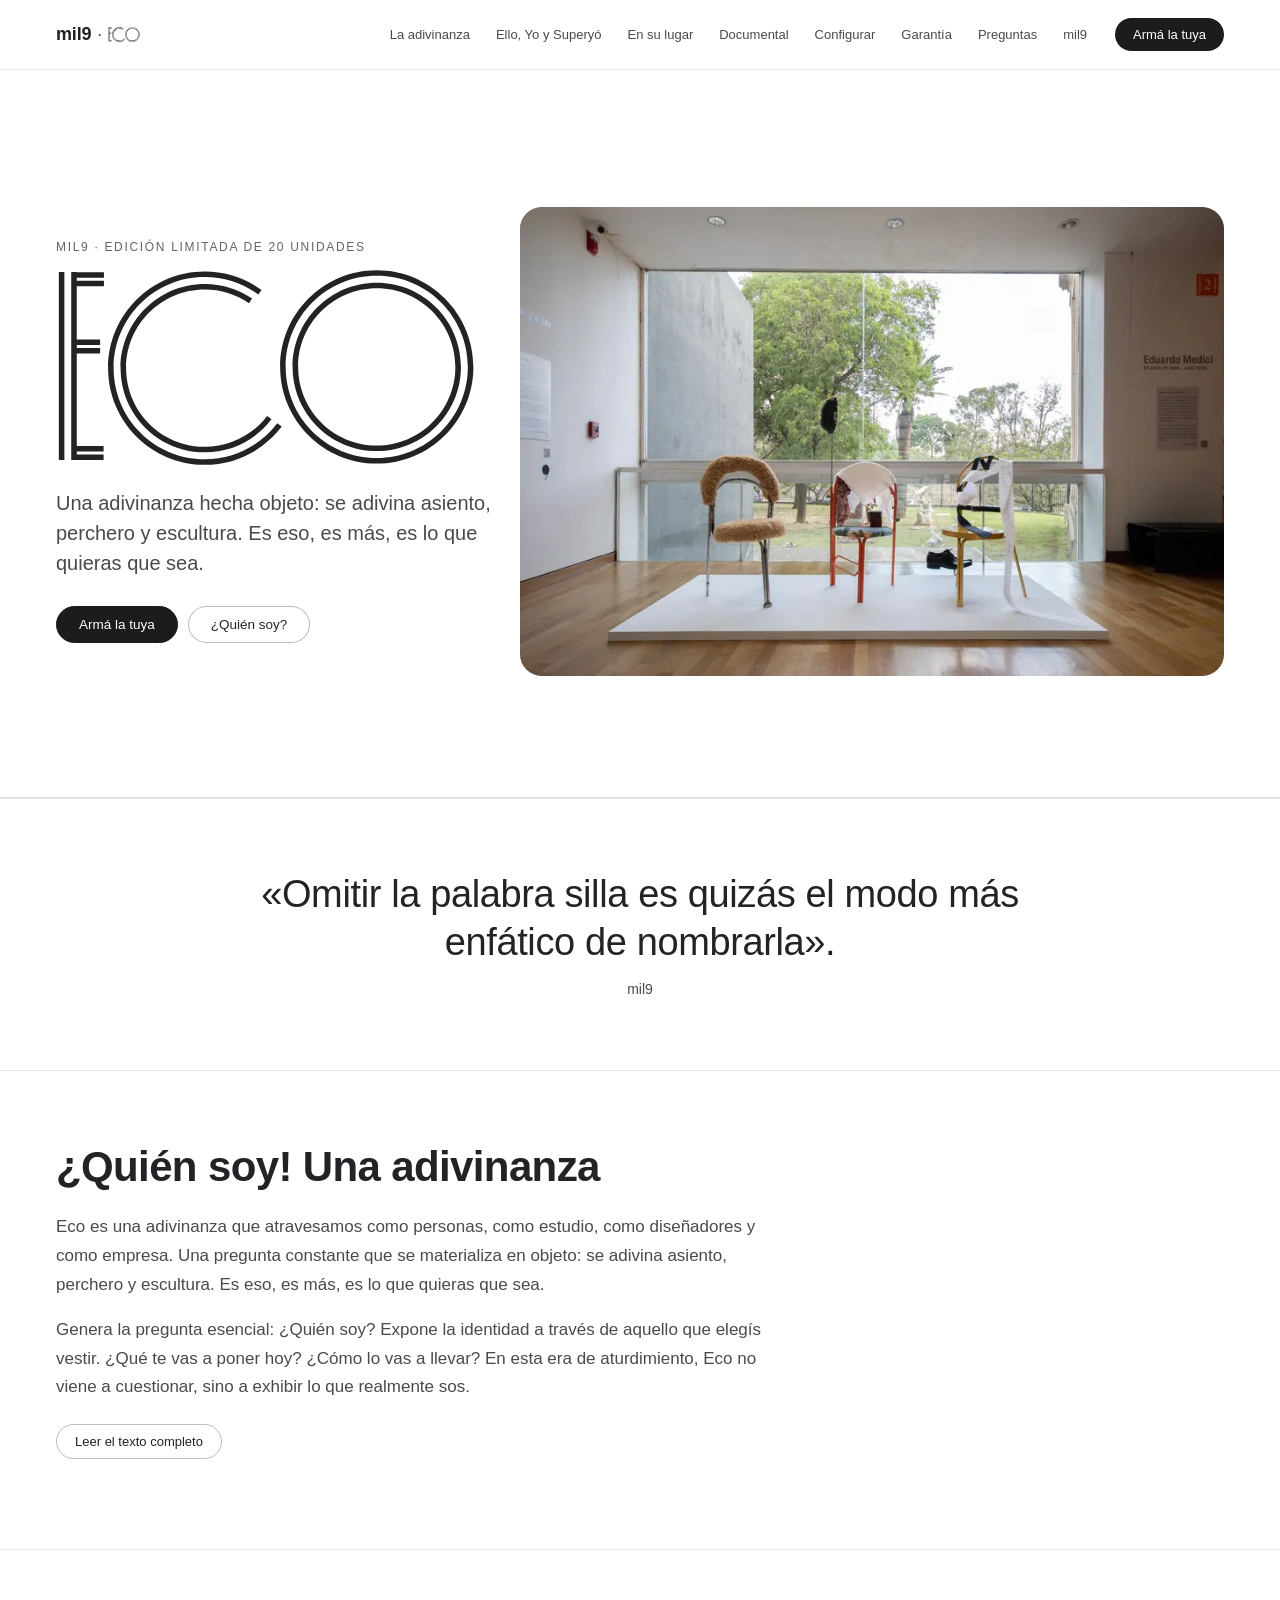
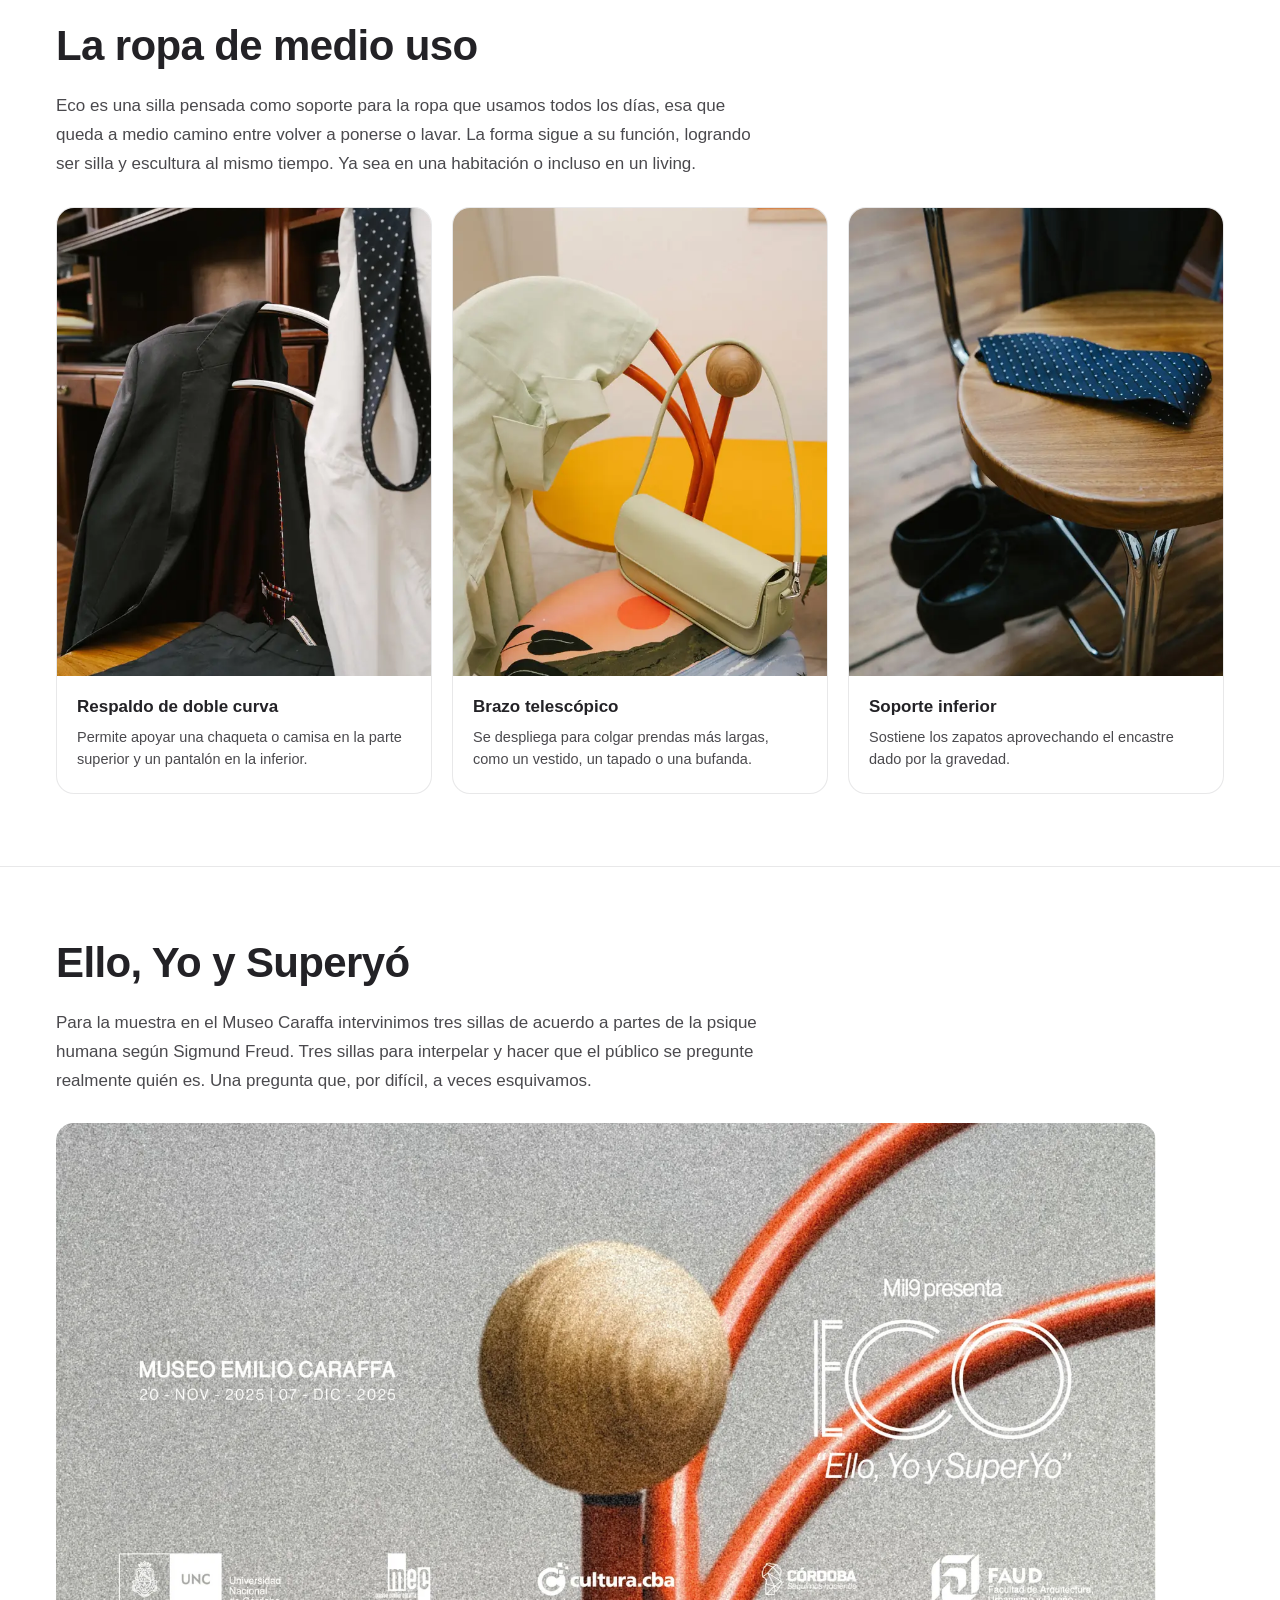
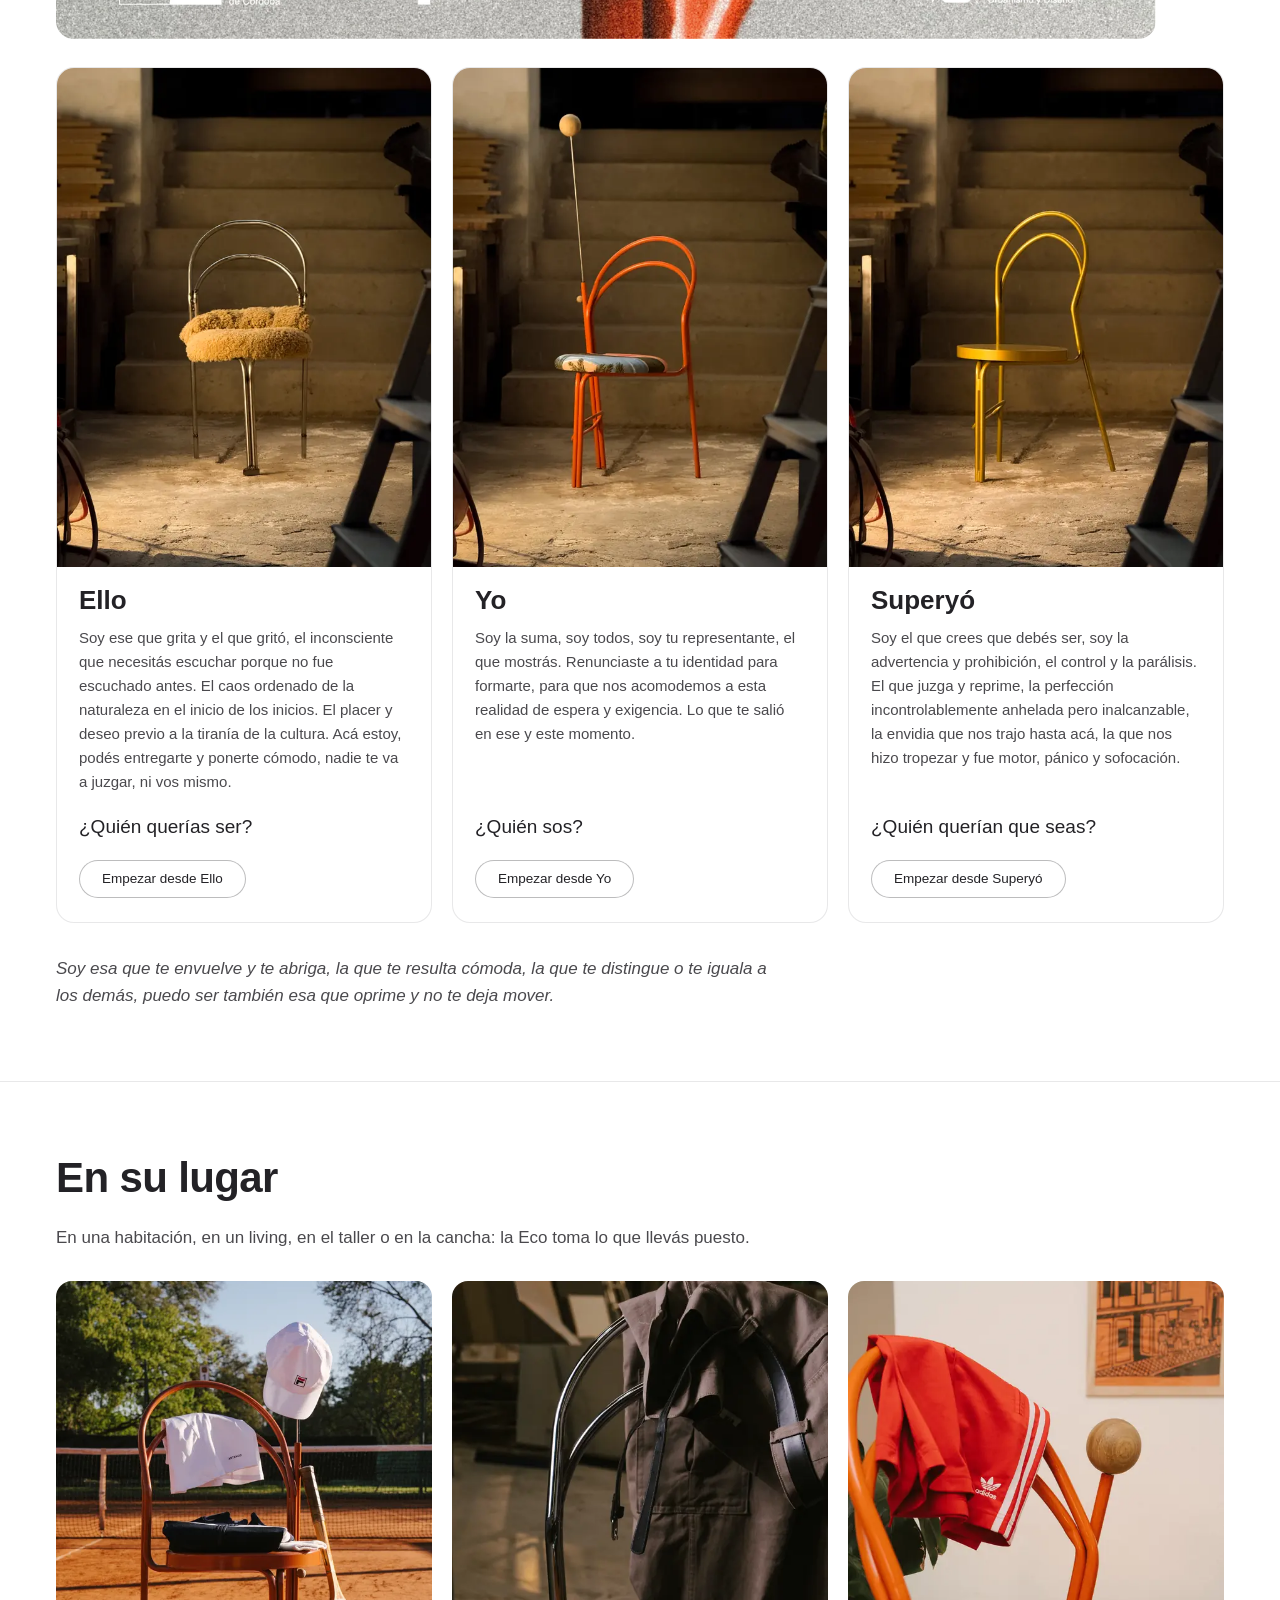
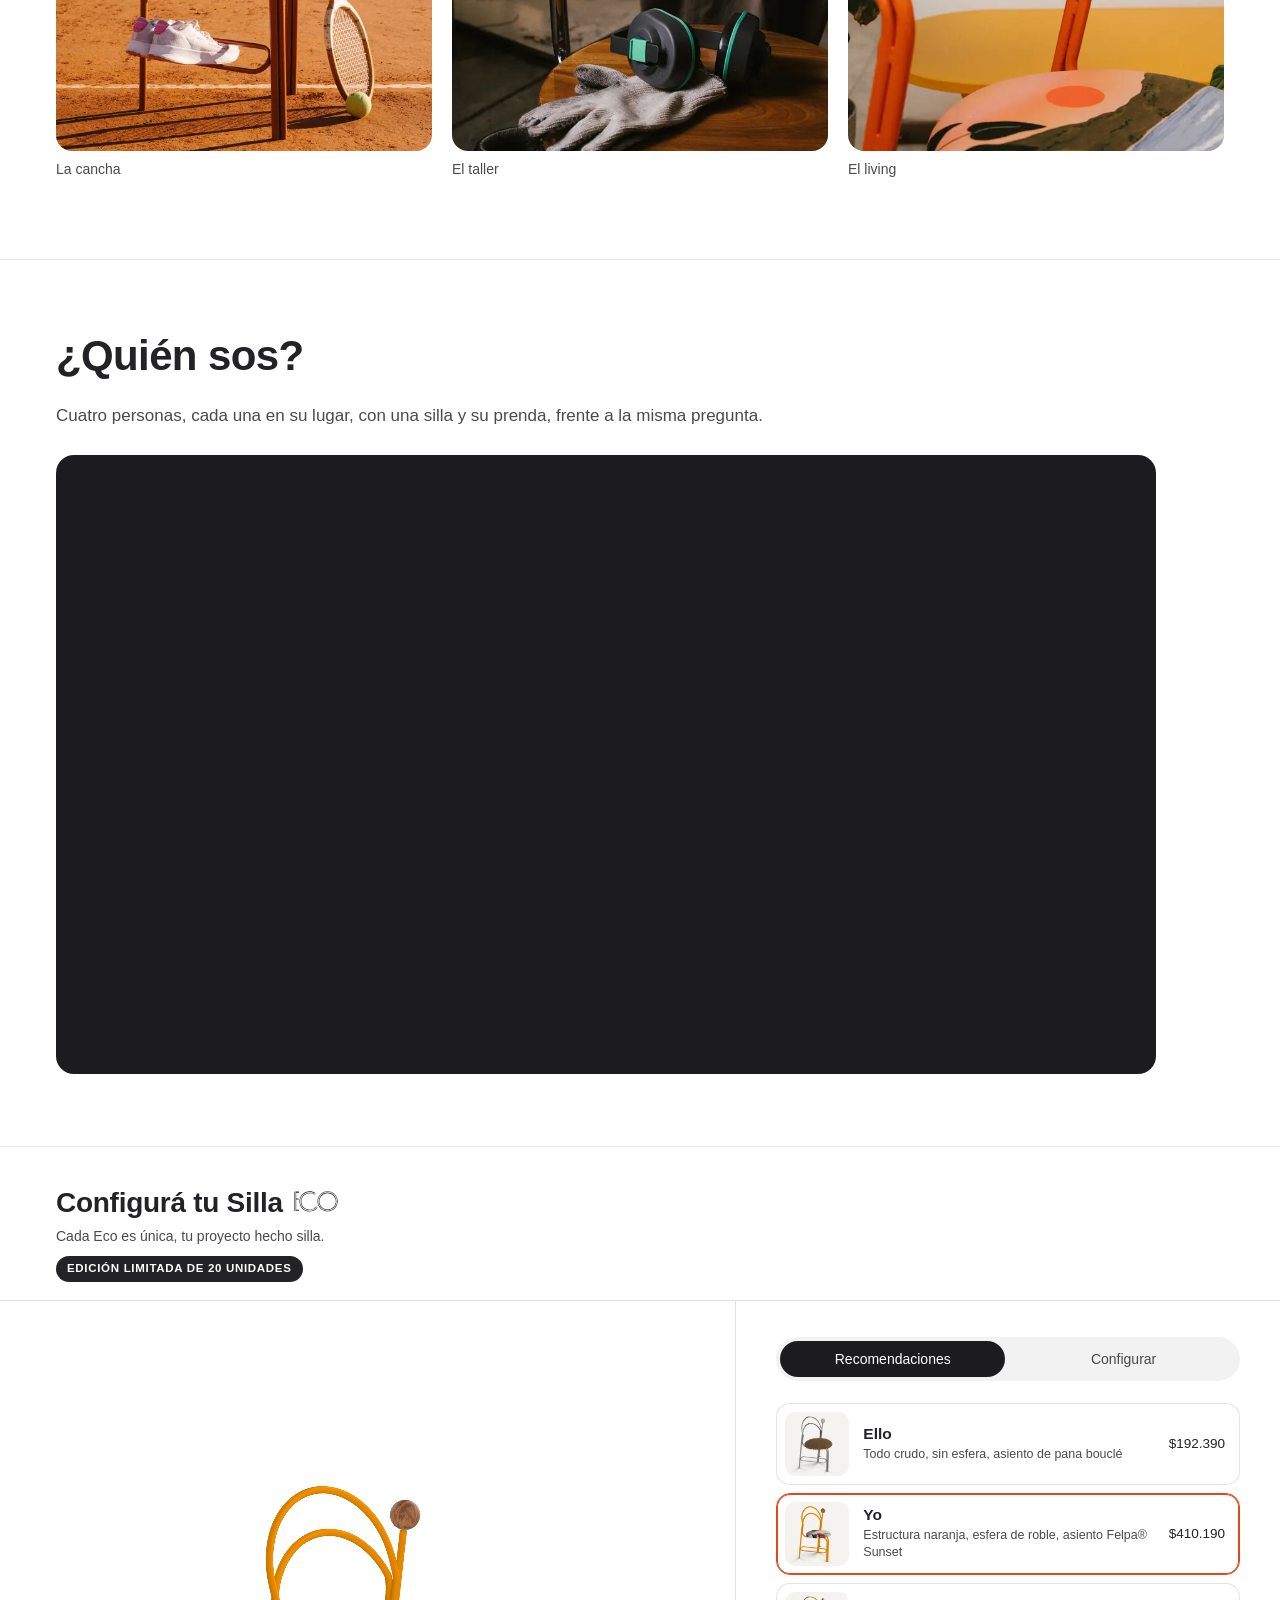
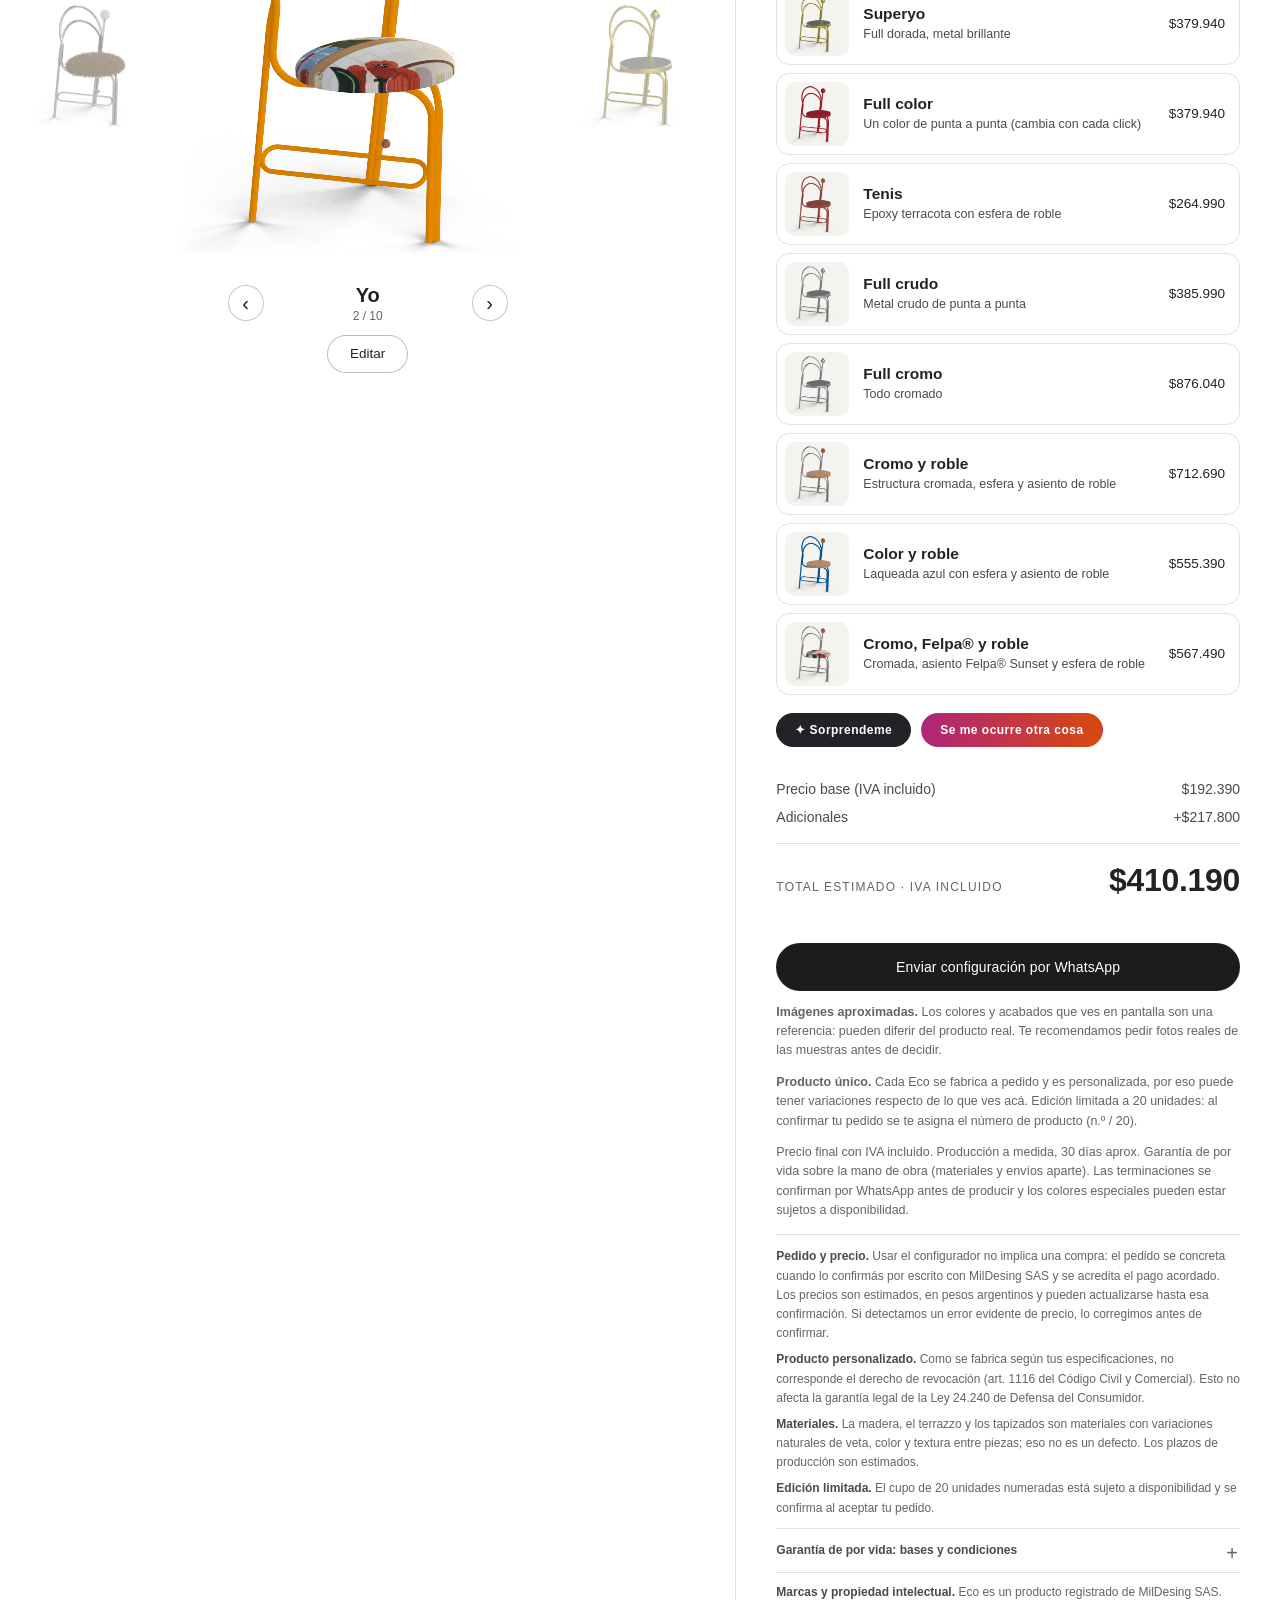
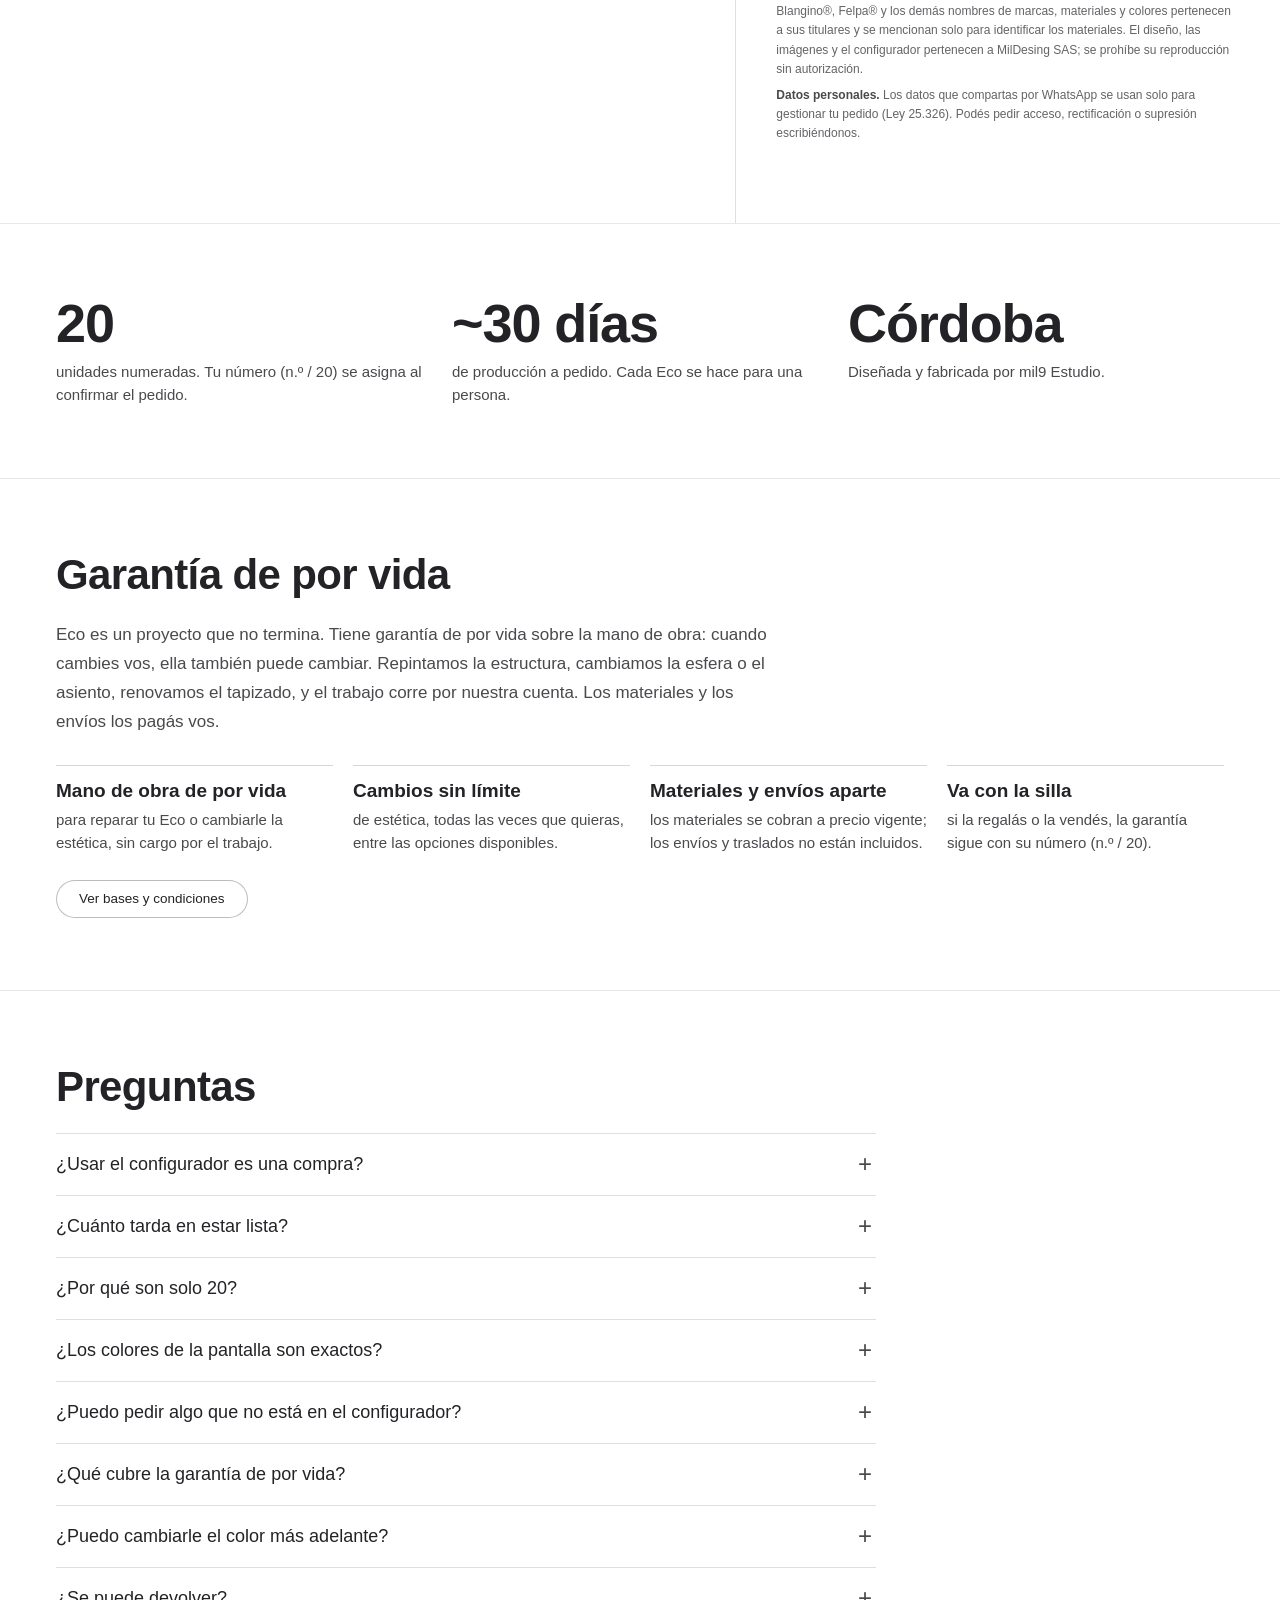
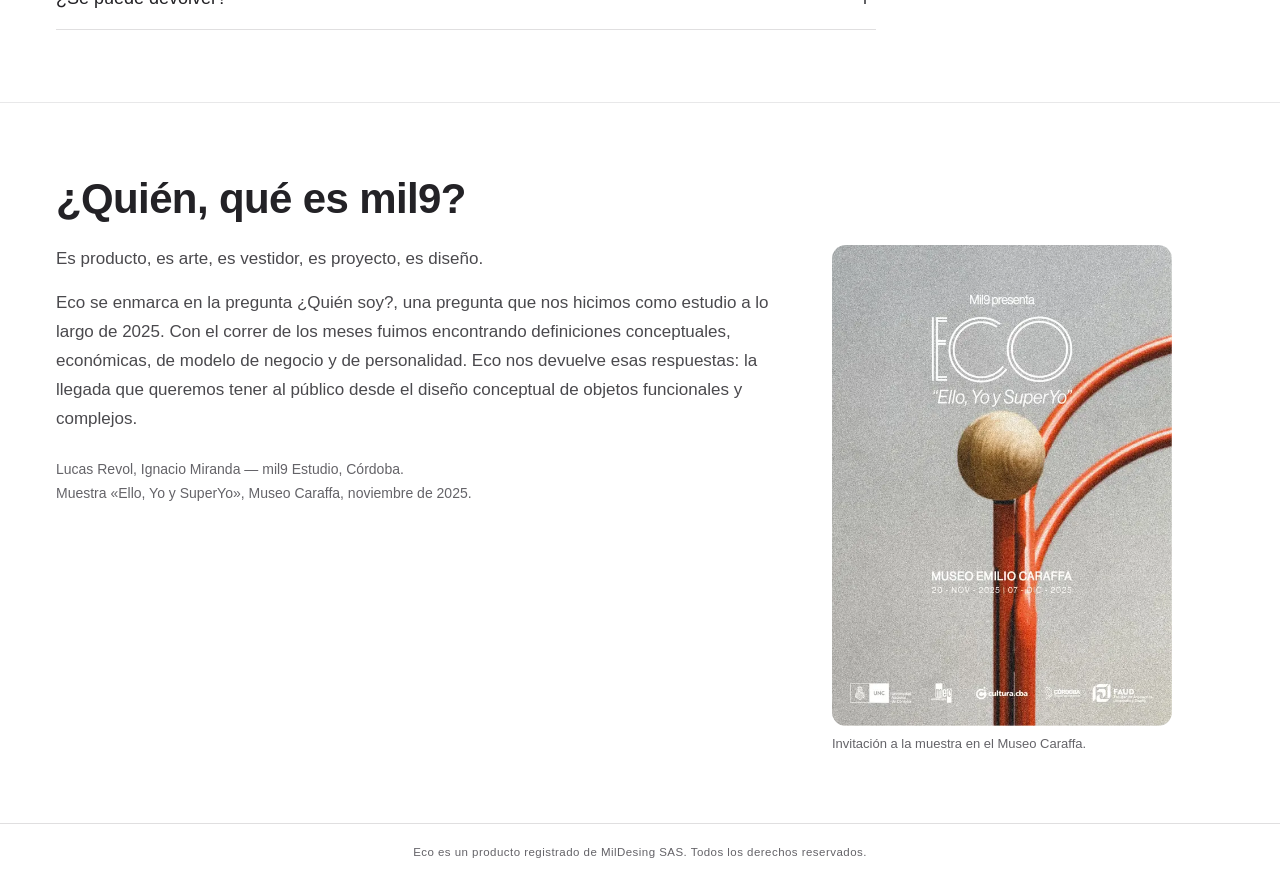
==== commit e1c02045: "Terrazzo: quitar la mención a Instone" ====
--- a/index.html
+++ b/index.html
@@ -5,6 +5,7 @@
 <meta name="viewport" content="width=device-width, initial-scale=1">
 <meta http-equiv="Content-Security-Policy" content="default-src 'self'; script-src 'self' 'unsafe-inline'; style-src 'self' 'unsafe-inline' https://fonts.googleapis.com; font-src 'self' https://fonts.gstatic.com; img-src 'self' data: blob:; frame-src https://www.youtube-nocookie.com; connect-src 'self'; object-src 'none'; base-uri 'none'; form-action 'none'">
 <meta name="referrer" content="strict-origin-when-cross-origin">
+<link rel="icon" href="eco-logo.svg" type="image/svg+xml">
 <title>Eco — ¿Quién soy? · mil9</title>
 <meta name="description" content="Eco, de mil9: una adivinanza hecha objeto. Se adivina asiento, perchero y escultura. Edición limitada de 20 unidades. Configurá la tuya.">
 <meta property="og:title" content="Eco — ¿Quién soy? · mil9">
@@ -816,7 +817,7 @@
             <li><strong>Vigencia de estas bases.</strong> Si estas condiciones cambian, para cada silla rigen las vigentes al momento de su compra.</li>
           </ol>
         </details>
-        <p><strong>Marcas y propiedad intelectual.</strong> Eco es un producto registrado de MilDesing SAS. Blangino®, Instone®, Felpa® y los demás nombres de marcas, materiales y colores pertenecen a sus titulares y se mencionan solo para identificar los materiales. El diseño, las imágenes y el configurador pertenecen a MilDesing SAS; se prohíbe su reproducción sin autorización.</p>
+        <p><strong>Marcas y propiedad intelectual.</strong> Eco es un producto registrado de MilDesing SAS. Blangino®, Felpa® y los demás nombres de marcas, materiales y colores pertenecen a sus titulares y se mencionan solo para identificar los materiales. El diseño, las imágenes y el configurador pertenecen a MilDesing SAS; se prohíbe su reproducción sin autorización.</p>
         <p><strong>Datos personales.</strong> Los datos que compartas por WhatsApp se usan solo para gestionar tu pedido (Ley 25.326). Podés pedir acceso, rectificación o supresión escribiéndonos.</p>
       </div>
     </div>
@@ -958,19 +959,21 @@
 const EPOXY_EXTRA = [["Terracota", "#a5544a"]];
 const EPOXY_BIFINISH = ["Blanco", "Negro"];
 const EPOXY = LAQUEADA.filter(c => EPOXY_NAMES.includes(c[0])).concat(EPOXY_EXTRA);
+// Cuero: precio 30% sobre la pana bouclé; colores referenciales a confirmar
+const CUEROS = [["Natural","#d9c3a0"],["Suela","#b06f3c"],["Marrón","#5a3a28"],["Negro","#2a2624"],["Blanco","#f2ece0"]];
 const FELPAS = [
   {n:"Sunset", f:"sunset"}, {n:"Sunset II", f:"sunset-ii"}, {n:"La Musique", f:"la-musique"}, {n:"Ser B&N", f:"ser-byn"}
 ];
 
-const TERRAZZO_NOTE = "Terrazzo Blangino® × Instone®: alianza entre dos marcas registradas. Imagen referencial; cada pieza tiene un diseño de vetas único.";
+const TERRAZZO_NOTE = "Terrazzo Blangino®. Imagen referencial; cada pieza tiene un diseño de vetas único.";
 const BG_CRUDO = "#c9c6bd";
 const BG_CROMO = "linear-gradient(135deg,#e8eaeb,#b7bcc0)";
 const BG_TORNA = "linear-gradient(135deg,#5aa0c9,#c95a9e,#e0c95a)";
 const BG_LAQ = "conic-gradient(#af2734,#ff9800,#fedf00,#72b896,#0061a9,#9079af,#af2734)";
 const BG_EPX = "linear-gradient(135deg,#0061a9 50%,#af2734 50%)";
-const BG_TERR_ANS = "radial-gradient(circle at 28% 32%,#8a3a4a 0 2px,transparent 3px) 0 0/9px 9px,radial-gradient(circle at 72% 68%,#a9c5ab 0 2px,transparent 3px) 0 0/7px 7px,#eeeeec";
-const BG_TERR_IGU = "radial-gradient(circle at 28% 32%,#13803a 0 2.2px,transparent 3.2px) 0 0/8px 8px,radial-gradient(circle at 72% 68%,#13803a 0 1.5px,transparent 2.5px) 0 0/6px 6px,#eeeeec";
 const BG_ROBLE = "#c8a878", BG_GUAT = "#e8d9a8";
+// Línea Terrazo de Blangino (placas para pisos y revestimiento). Las capas de la silla se generan desde la foto de cada placa.
+const TERRAZZOS = [["Iguazú","iguazu"],["Chaltén","chalten"],["Iberá","ibera"],["Talampaya","talampaya"],["Ansenuza","ansenuza"],["Calamuchita","calamuchita"],["Calchaquí","calchaqui"],["Lanín","lanin"],["Aconcagua","aconcagua"]];
 
 const EST_OPTS = [
   {n:"Crudo", p:0, bg:BG_CRUDO, img:"estructura-crudo"},
@@ -986,8 +989,7 @@
     {n:"Pintura laqueada", p:30000, bg:BG_LAQ, paint:"laqueada"}
   ],
   Terrazzo: [
-    {n:"Ansenuza", p:60000, bg:BG_TERR_ANS, img:"esfera-terrazzo-ansenuza"},
-    {n:"Iguazú", p:60000, bg:BG_TERR_IGU, img:"esfera-terrazzo-iguazu"}
+    ...TERRAZZOS.map(([n, f]) => ({n, p:72000, bg:"#e9e7e2", thumb:"thumb-tz-" + f, img:"esfera-tz-" + f}))   // 20% sobre roble
   ],
   Metal: [
     {n:"Crudo", p:160000, bg:BG_CRUDO, img:"esfera-metal-crudo"},
@@ -1001,13 +1003,13 @@
     {n:"Guatambú", p:180000, bg:BG_GUAT, img:"asiento-madera-guatambu"}
   ],
   Terrazzo: [
-    {n:"Ansenuza", p:210000, bg:BG_TERR_ANS, img:"asiento-terrazzo-ansenuza"},
-    {n:"Iguazú", p:210000, bg:BG_TERR_IGU, img:"asiento-terrazzo-iguazu"}
+    ...TERRAZZOS.map(([n, f]) => ({n, p:252000, bg:"#e9e7e2", thumb:"thumb-tz-" + f, img:"asiento-tz-" + f}))   // 20% sobre roble
   ],
   Tapizado: [
     {n:"Felpa", p:90000, bg:"#8a7863", sub:"felpa"},
     {n:"Pana", p:80000, bg:"repeating-linear-gradient(90deg,#efece6,#efece6 2px,#e2ded6 2px,#e2ded6 4px)", sub:"color"},
-    {n:"Pana bouclé", p:80000, bg:"radial-gradient(circle at 30% 30%,#fbf9f4 0 3px,transparent 4px) 0 0/9px 9px,radial-gradient(circle at 70% 65%,#e9e4d9 0 3px,transparent 4px) 0 0/9px 9px,#f3efe6", sub:"color"}
+    {n:"Pana bouclé", p:80000, bg:"radial-gradient(circle at 30% 30%,#fbf9f4 0 3px,transparent 4px) 0 0/9px 9px,radial-gradient(circle at 70% 65%,#e9e4d9 0 3px,transparent 4px) 0 0/9px 9px,#f3efe6", sub:"color"},
+    {n:"Cuero", p:104000, bg:"linear-gradient(135deg,#c48a55,#7a4a2c)", sub:"cuero"}
   ]
 };
 // Asiento de metal: va soldado a la estructura, mismo acabado. Precio según el acabado de la estructura.
@@ -1040,7 +1042,8 @@
   const s = esfOpt(); if (s && s.paint && !state.esf.color) state.esf.color = "Blanco";
   if (e.paint === "epoxy" && !colorByName(EPOXY, state.est.color)) state.est.color = "Blanco";
   if (s && s.paint === "epoxy" && !colorByName(EPOXY, state.esf.color)) state.esf.color = "Blanco";
-  if (state.asi.fam === "Tapizado" && (state.asi.opt === "Pana" || state.asi.opt === "Pana bouclé") && !state.asi.color) state.asi.color = "Blanco";
+  if (state.asi.fam === "Tapizado" && (state.asi.opt === "Pana" || state.asi.opt === "Pana bouclé") && (!state.asi.color || colorByName(CUEROS, state.asi.color) && !colorByName(LAQUEADA.concat(ESPECIALES), state.asi.color))) state.asi.color = "Blanco";
+  if (state.asi.fam === "Tapizado" && state.asi.opt === "Cuero" && !colorByName(CUEROS, state.asi.color)) state.asi.color = "Suela";
   // Epoxy: solo blanco y negro existen en mate y brillante; los demás colores son satinados.
   [["est", estOpt()], ["esf", esfOpt()]].forEach(([k, o]) => {
     if (!o || !o.paint) return;
@@ -1159,6 +1162,7 @@
   const o = asiOpt();
   if (o.img) return [o.img, null];
   if (o.n === "Felpa") return ["asiento-tapizado-felpa-" + FELPAS.find(f => f.n === state.asi.felpa).f, null];
+  if (o.n === "Cuero") return ["asiento-tapizado-cuero", hexOf(CUEROS, state.asi.color)];   // cuero liso teñido
   return [o.n === "Pana bouclé" ? "asiento-tapizado-pana-boucle" : "asiento-tapizado-pana", hexOf(allColors(), state.asi.color)];  // pana teñida
 }
 let drawToken = 0, mixShown = false;
@@ -1307,7 +1311,7 @@
 }
 function optionRow(opts, activeName, pick){
   const r = row();
-  opts.forEach(o => r.appendChild(swatchCell(o.bg, o.n, o.n === activeName, () => pick(o))));
+  opts.forEach(o => r.appendChild(swatchCell(o.bg, o.n, o.n === activeName, () => pick(o), o.thumb ? {thumb: IMG(o.thumb)} : null)));
   return r;
 }
 function subPanel(){ const d = document.createElement("div"); d.className = "sub-swatches open"; return d; }
@@ -1355,6 +1359,13 @@
     const r = row();
     FELPAS.forEach(f => r.appendChild(swatchCell(null, f.n, state.asi.felpa === f.n, () => { state.asi.felpa = f.n; }, {thumb: IMG("thumb-felpa-" + f.f)})));
     p.appendChild(r); body.appendChild(p);
+  } else if (o.sub === "cuero"){
+    const p = subPanel(); p.appendChild(label("Color del cuero"));
+    const r = row();
+    CUEROS.forEach(c => r.appendChild(swatchCell(c[1], c[0], state.asi.color === c[0], () => { state.asi.color = c[0]; })));
+    p.appendChild(r);
+    p.appendChild(note("Color referencial: se confirma por WhatsApp antes de producir."));
+    body.appendChild(p);
   } else if (o.sub === "color"){
     const p = subPanel(); p.appendChild(label("Color de la tela"));
     const r = row();
@@ -1691,6 +1702,7 @@
     const ao = ASI_OPTS[a.fam].find(x => x.n === str(a.opt)); if (!ao) return null;
     asi.fam = a.fam; asi.opt = ao.n;
     if (ao.sub === "color"){ asi.color = inList(a.color, LAQUEADA.concat(ESPECIALES).map(c => c[0])); if (!asi.color) return null; }
+    if (ao.sub === "cuero"){ asi.color = inList(a.color, CUEROS.map(c => c[0])); if (!asi.color) return null; }
   }
   const k = inList(o.k, ["mix", "ello", "superyo"]);
   return k ? {e: est, f: esf, a: asi, k} : {e: est, f: esf, a: asi};
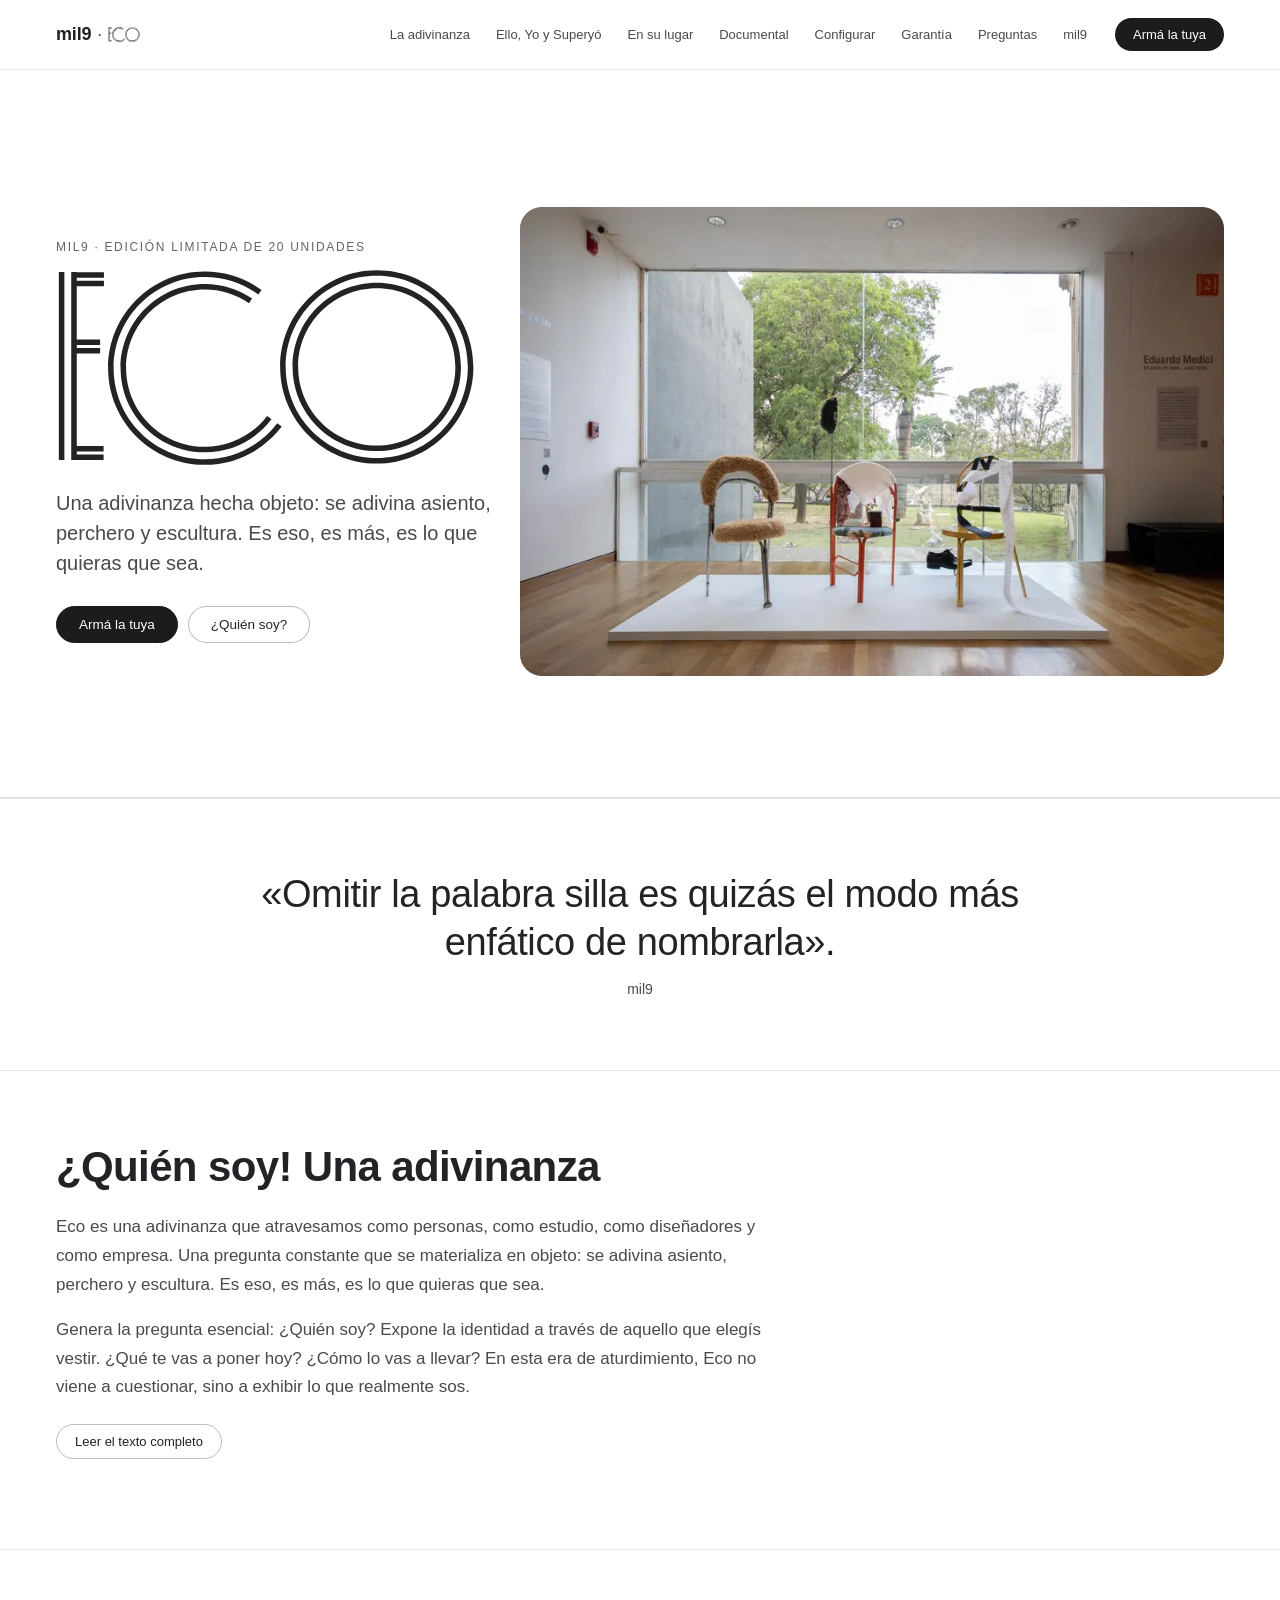
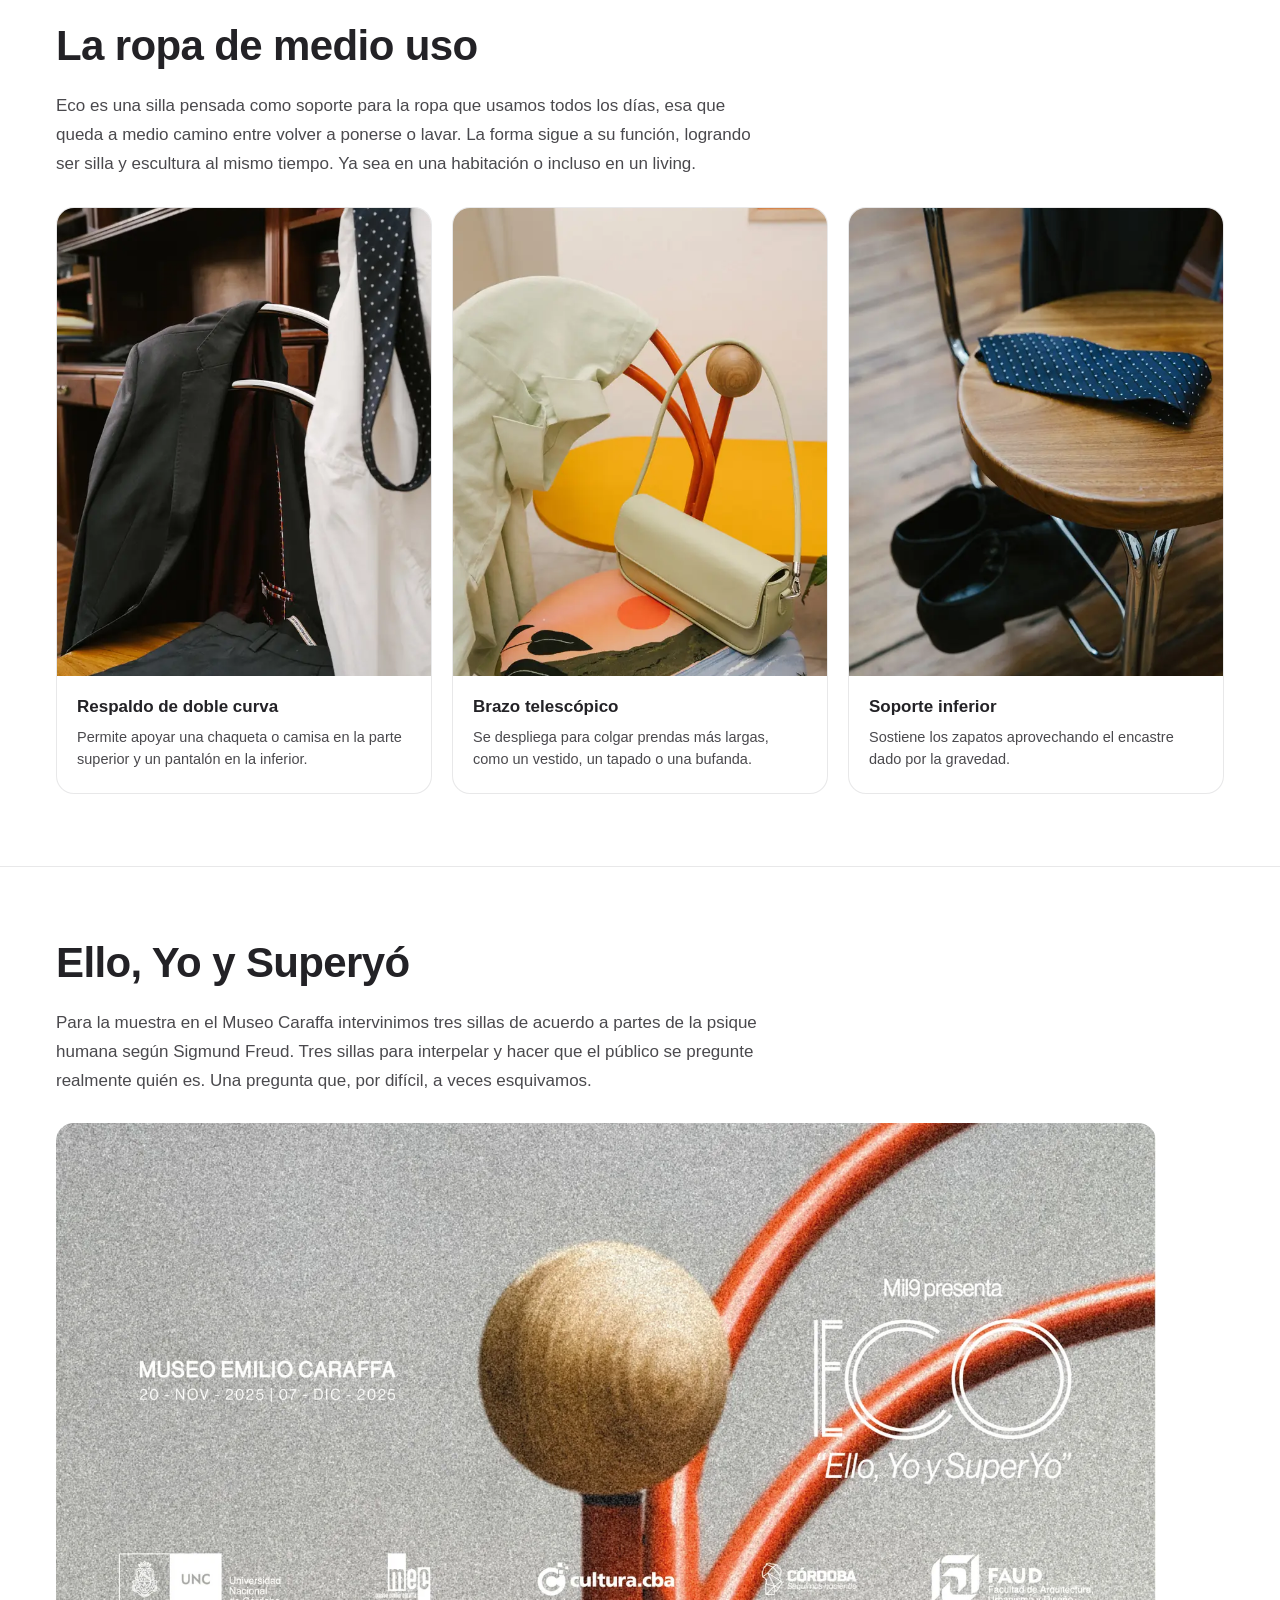
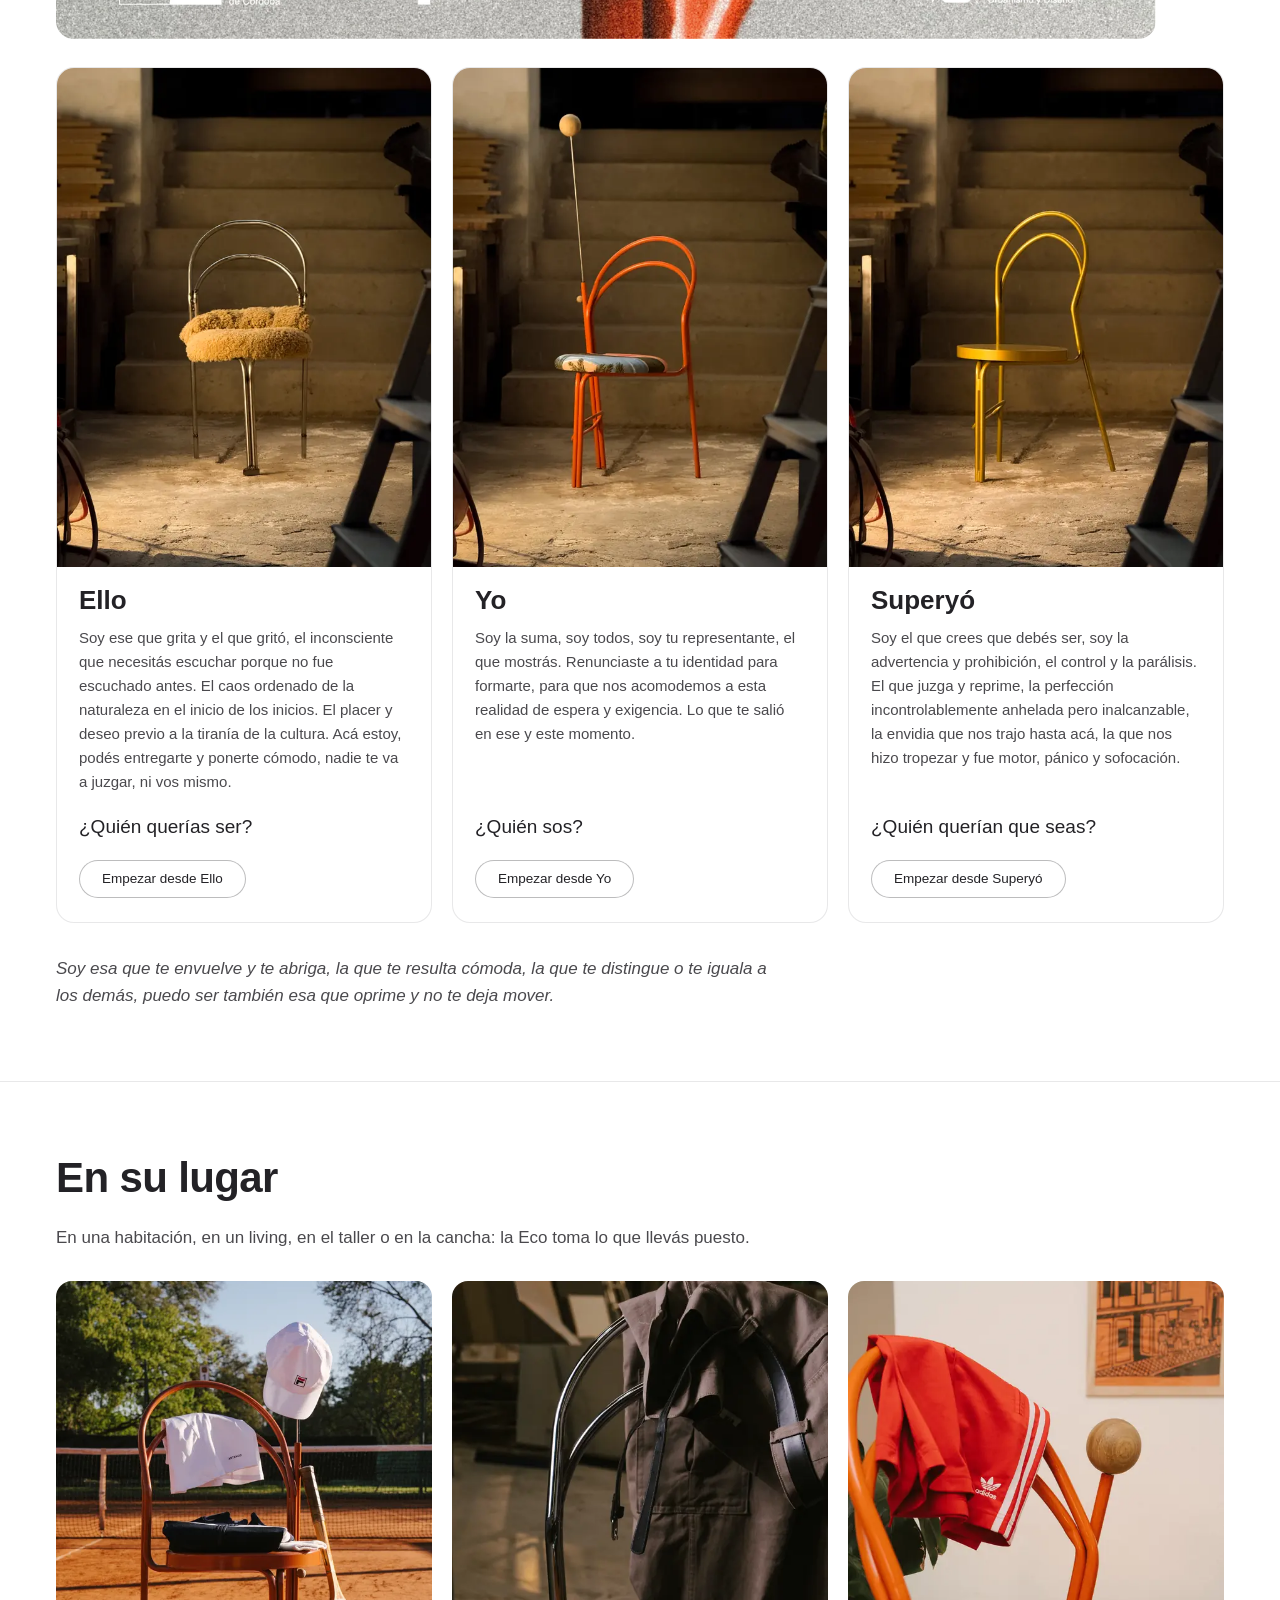
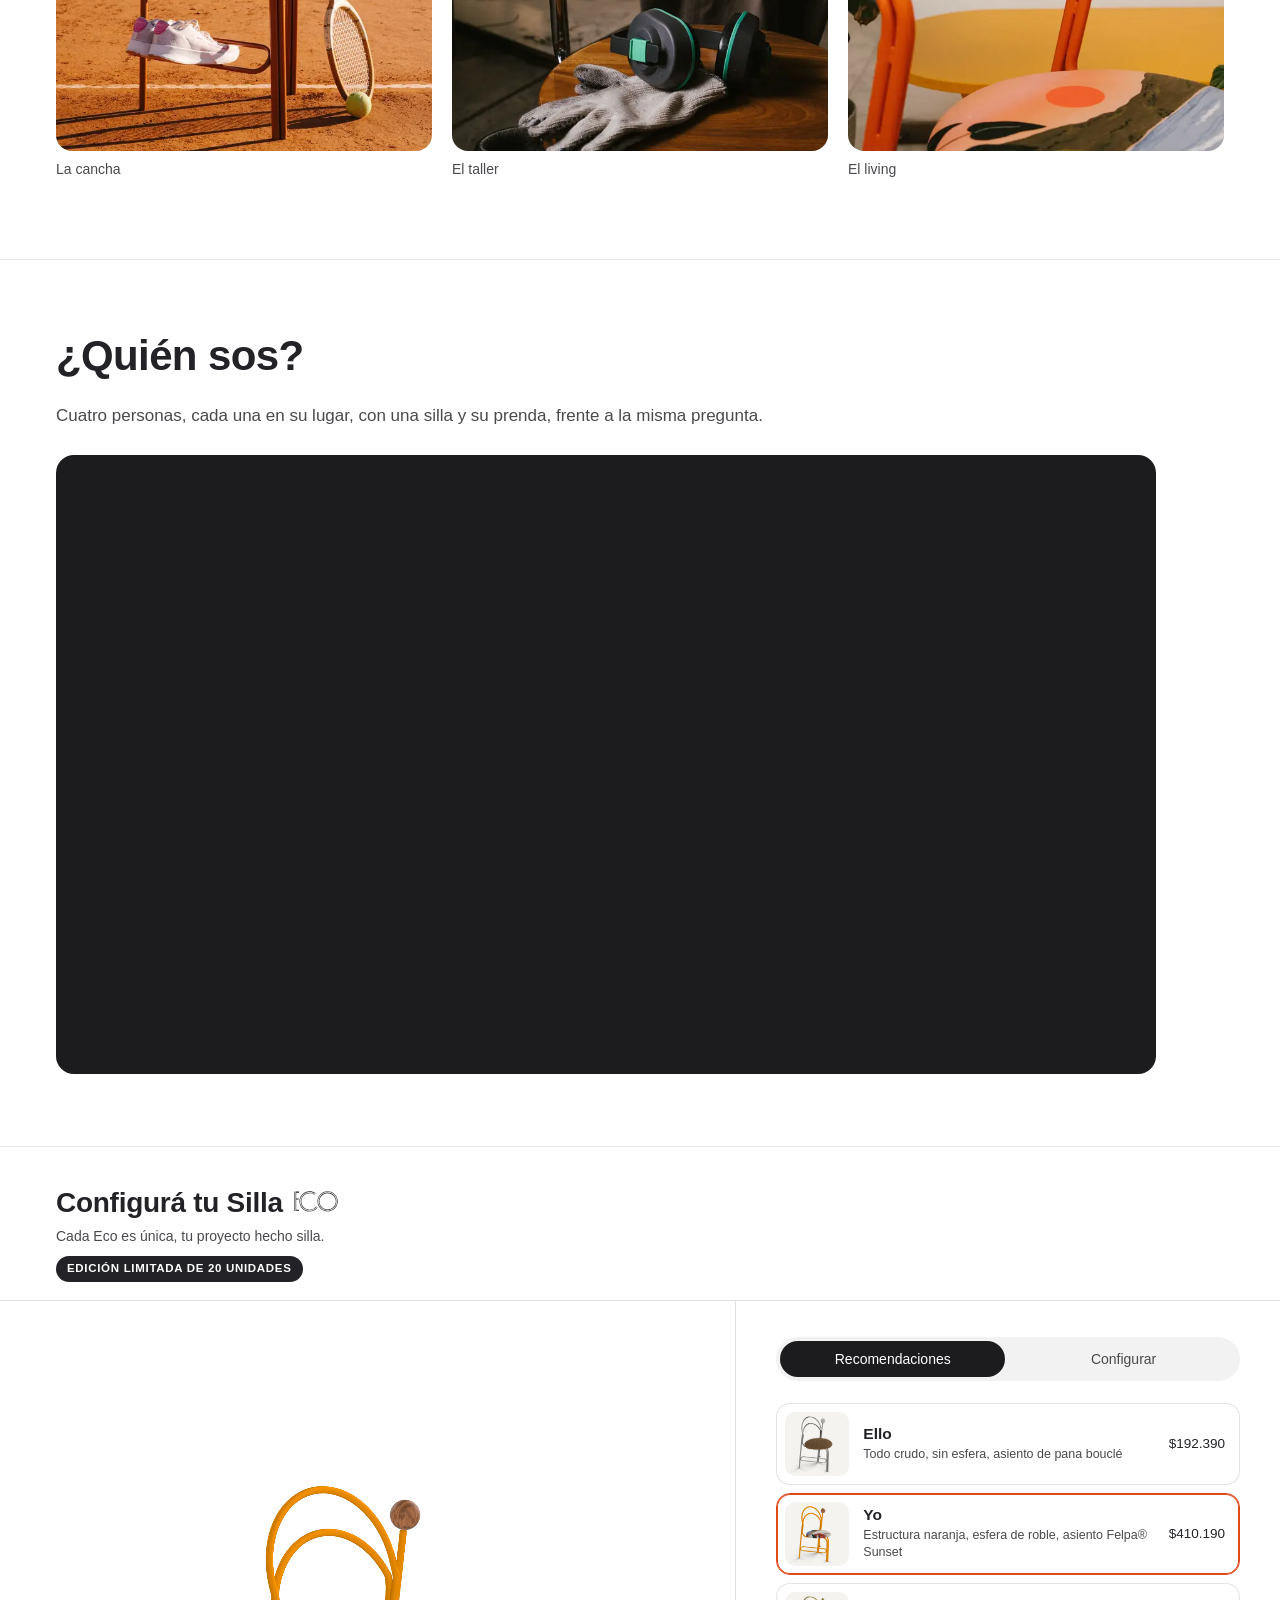
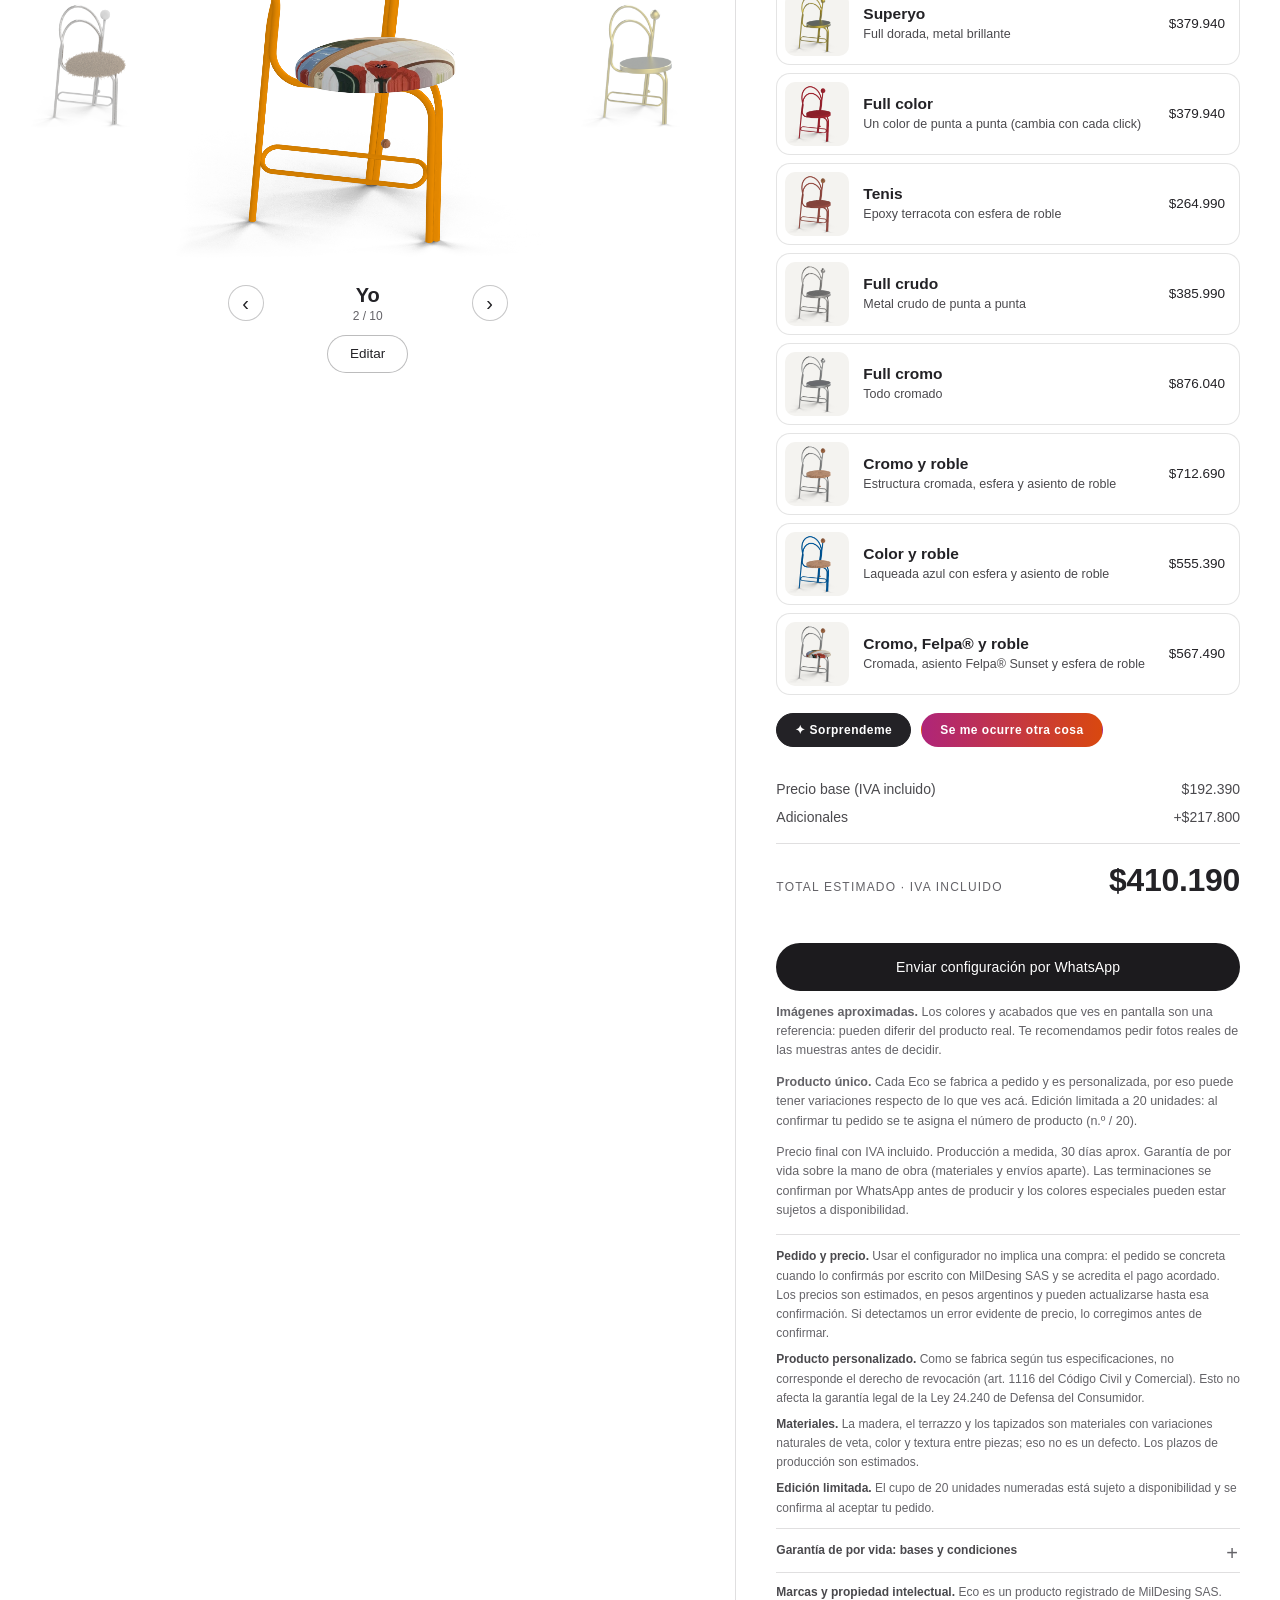
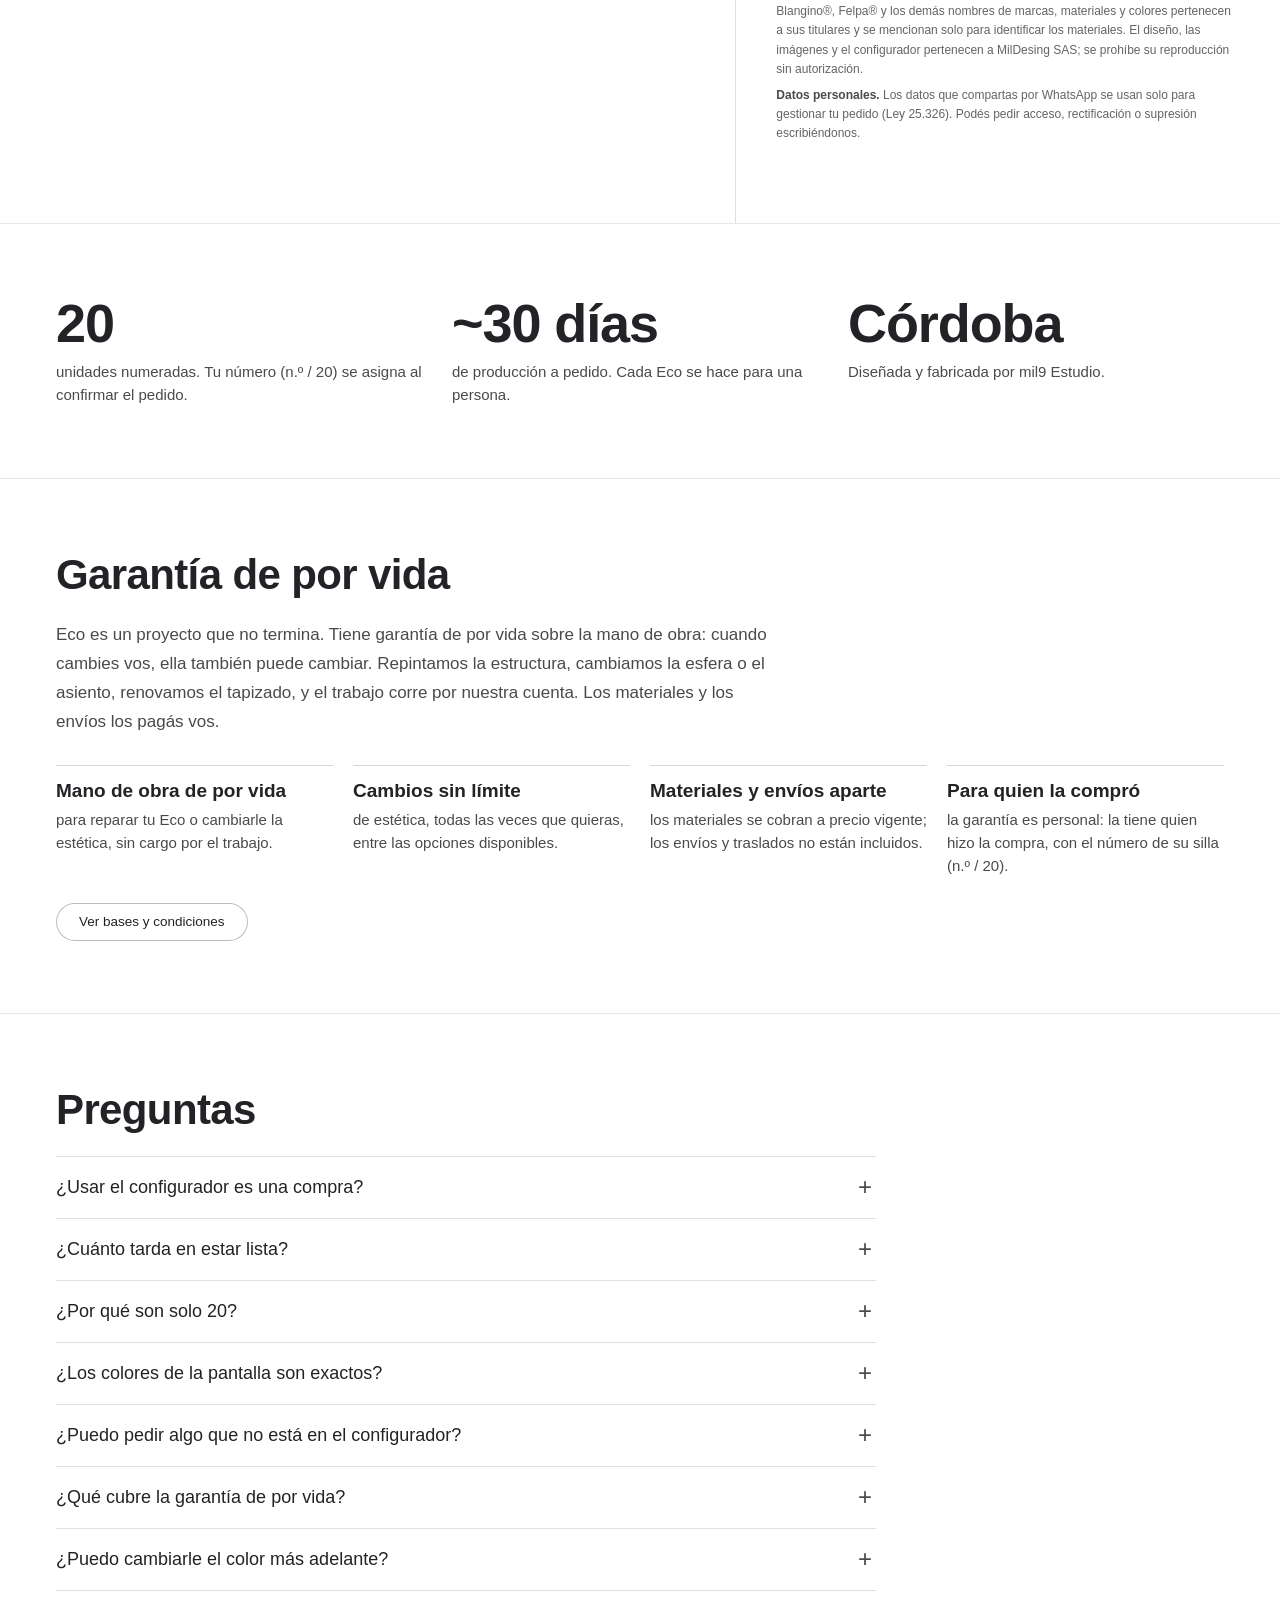
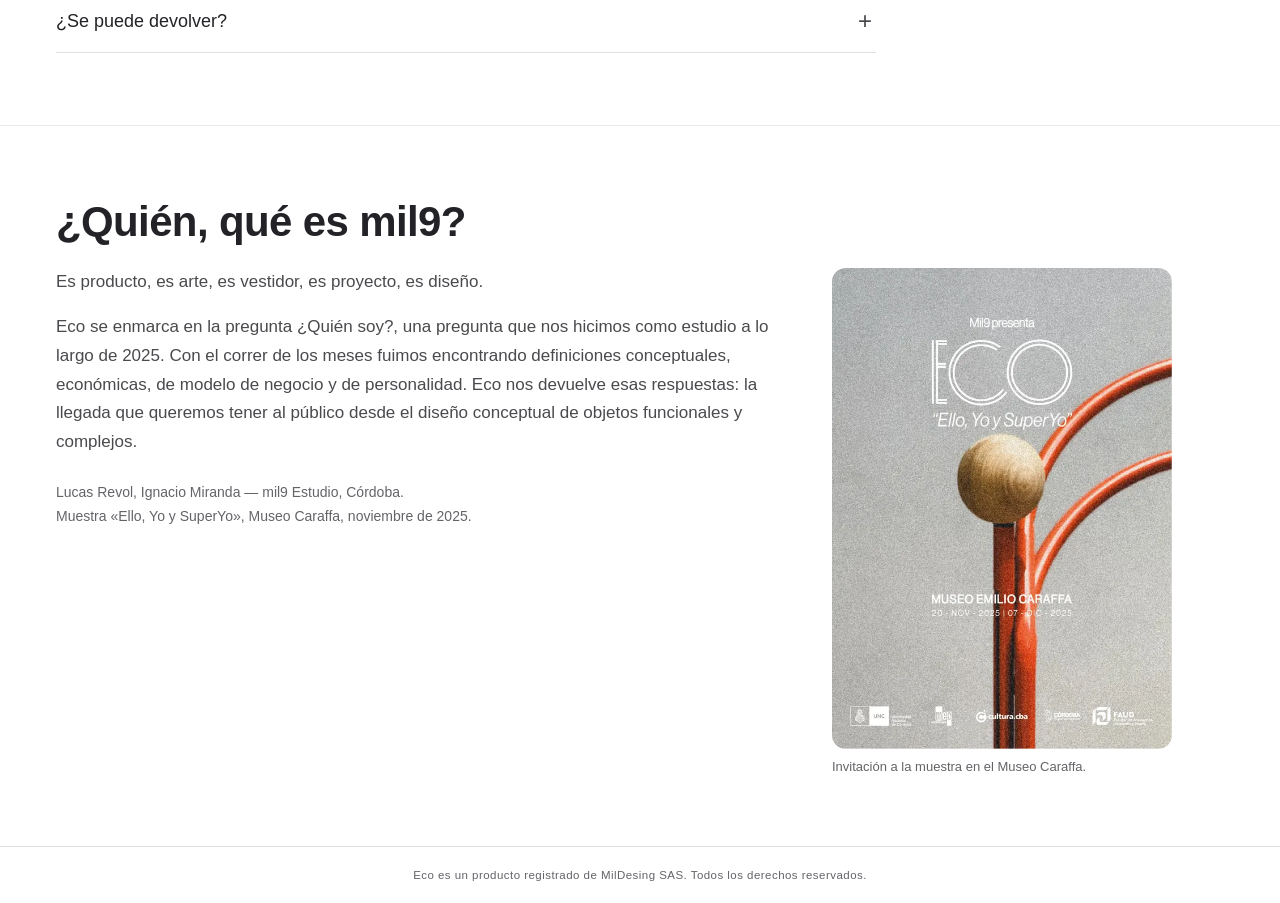
==== commit 849cd50e: "Más rápida: capas en WebP (11 MB -> 2,7 MB), miniaturas y script de Meta diferidos; garantía solo pa" ====
--- a/index.html
+++ b/index.html
@@ -3,7 +3,7 @@
 <head>
 <meta charset="UTF-8">
 <meta name="viewport" content="width=device-width, initial-scale=1">
-<meta http-equiv="Content-Security-Policy" content="default-src 'self'; script-src 'self' 'unsafe-inline'; style-src 'self' 'unsafe-inline' https://fonts.googleapis.com; font-src 'self' https://fonts.gstatic.com; img-src 'self' data: blob:; frame-src https://www.youtube-nocookie.com; connect-src 'self'; object-src 'none'; base-uri 'none'; form-action 'none'">
+<meta http-equiv="Content-Security-Policy" content="default-src 'self'; script-src 'self' 'unsafe-inline' https://connect.facebook.net; style-src 'self' 'unsafe-inline' https://fonts.googleapis.com; font-src 'self' https://fonts.gstatic.com; img-src 'self' data: blob: https://www.facebook.com; frame-src https://www.youtube-nocookie.com; connect-src 'self' https://www.facebook.com https://connect.facebook.net; object-src 'none'; base-uri 'none'; form-action 'none'">
 <meta name="referrer" content="strict-origin-when-cross-origin">
 <link rel="icon" href="eco-logo.svg" type="image/svg+xml">
 <title>Eco — ¿Quién soy? · mil9</title>
@@ -620,6 +620,32 @@
     a.textContent = "Abrir el configurador de la Silla Eco"; document.body.appendChild(a);
   });
 })();
+/* Píxel de Meta: el mismo de la tienda (milnuevestudio.com). El ID es público por diseño, no es un secreto. */
+(function(){
+  if (document.documentElement.classList.contains("blocked")) { window.ecoTrack = function(){}; return; }
+  // Cola de eventos de Meta (código estándar). El script de Meta (~200 KB) se descarga recién cuando la página
+  // terminó de cargar, para no competir con las fotos; los eventos esperan en la cola y salen igual.
+  var n = window.fbq = function(){ n.callMethod ? n.callMethod.apply(n, arguments) : n.queue.push(arguments); };
+  if (!window._fbq) window._fbq = n;
+  n.push = n; n.loaded = true; n.version = "2.0"; n.queue = [];
+  function loadMeta(){
+    var t = document.createElement("script"); t.async = true; t.src = "https://connect.facebook.net/en_US/fbevents.js";
+    document.head.appendChild(t);
+  }
+  if (document.readyState === "complete") setTimeout(loadMeta, 300);
+  else window.addEventListener("load", function(){ setTimeout(loadMeta, 300); }, {once: true});
+  fbq("init", "607496468693076");
+  // Dentro de la tienda, la tienda ya manda el PageView de /configurador-eco/: acá no se repite.
+  if (!document.documentElement.classList.contains("embed")) fbq("track", "PageView");
+  fbq("track", "ViewContent", {content_name: "Silla Eco", content_type: "product", content_ids: ["silla-eco"]});
+  window.ecoTrack = function(ev, data){ try { fbq("track", ev, data || {}); } catch (e) {} };
+})();
+/* Origen de la visita (utm_content del anuncio), para el "Ref:" del WhatsApp. Solo letras, números y - _ . */
+window.ecoRef = (function(){
+  var v = ""; try { v = new URLSearchParams(location.search).get("utm_content") || ""; } catch (e) {}
+  v = v.replace(/[^\w.\- ]/g, "").trim().slice(0, 60);
+  return v || "directo";
+})();
 </script>
 
 <nav class="sitenav" aria-label="Secciones">
@@ -810,7 +836,7 @@
             <li><strong>Cambios de estética.</strong> El titular puede pedir cambios sin límite: repintado o cambio de acabado de la estructura, cambio de esfera y cambio o retapizado del asiento, entre las opciones que mil9 ofrezca en ese momento y según la factibilidad técnica de cada pieza.</li>
             <li><strong>Presupuesto previo.</strong> Cada trabajo se evalúa y se presupuesta por escrito: materiales a precio de lista vigente al momento del pedido, más envíos si corresponden. El trabajo empieza cuando el titular acepta el presupuesto y abona los materiales.</li>
             <li><strong>Dónde y cuándo.</strong> Los trabajos se hacen en el taller de mil9 en Córdoba, con turno coordinado por WhatsApp. Los plazos son estimados y dependen del trabajo y de la disponibilidad de materiales. El titular puede llevar y retirar la silla en el taller.</li>
-            <li><strong>Titularidad.</strong> La garantía acompaña a la silla y a su número (n.º / 20). Si la silla cambia de dueño, quien la reciba conserva la garantía avisándonos por WhatsApp con el número de la silla.</li>
+            <li><strong>Titularidad.</strong> La garantía es personal e intransferible: corresponde solo a quien compró la silla a MilDesing SAS, identificada por su número (n.º / 20). Si la silla se vende, se regala o cambia de dueño, la garantía de por vida no pasa al nuevo dueño.</li>
             <li><strong>Exclusiones.</strong> La mano de obra sin cargo no aplica a sillas modificadas o reparadas por terceros, ni a piezas que no sean originales de mil9. Las variaciones naturales de la madera, el terrazzo y los tapizados no son defectos.</li>
             <li><strong>Materiales disponibles.</strong> Si un material, color o acabado deja de estar disponible, ofrecemos una alternativa equivalente.</li>
             <li><strong>Cómo pedirla.</strong> Escribinos por WhatsApp con el número de tu silla y fotos. La evaluamos y te respondemos por escrito con la propuesta y el presupuesto de materiales.</li>
@@ -842,7 +868,7 @@
     <li><strong>Mano de obra de por vida</strong><span>para reparar tu Eco o cambiarle la estética, sin cargo por el trabajo.</span></li>
     <li><strong>Cambios sin límite</strong><span>de estética, todas las veces que quieras, entre las opciones disponibles.</span></li>
     <li><strong>Materiales y envíos aparte</strong><span>los materiales se cobran a precio vigente; los envíos y traslados no están incluidos.</span></li>
-    <li><strong>Va con la silla</strong><span>si la regalás o la vendés, la garantía sigue con su número (n.º / 20).</span></li>
+    <li><strong>Para quien la compró</strong><span>la garantía es personal: la tiene quien hizo la compra, con el número de su silla (n.º / 20).</span></li>
   </ul>
   <a class="pill-btn" href="#bases-garantia">Ver bases y condiciones</a>
 </section>
@@ -882,7 +908,7 @@
     <div class="modal-lines" id="modalLines"></div>
     <label style="display:flex; gap:10px; align-items:flex-start; font-size:12px; line-height:1.5; color:var(--ink-soft); margin-bottom:20px; cursor:pointer;">
       <input type="checkbox" id="ackBox" style="margin-top:3px; flex-shrink:0;">
-      <span>Entiendo que, al ser un producto único y personalizado, es un experimento y puede variar respecto de las imágenes. Y estamos felices de que así sea.</span>
+      <span>Entiendo que, al ser un producto único y personalizado, es un experimento y puede variar respecto de las imágenes. Estamos felices de que así sea.</span>
     </label>
     <div class="modal-total"><span>Total estimado</span><strong id="modalTotal"></strong></div>
     <div class="modal-actions">
@@ -942,7 +968,7 @@
 // Renders de terrazzo: se usan con el nombre de archivo original
 const IMG_ALIAS = {};
 const FILE = n => IMG_ALIAS[n] ? encodeURIComponent(IMG_ALIAS[n]) : n;
-const IMG = n => IMGDATA ? IMGDATA[n] : FILE(n) + (n.startsWith("thumb-") ? ".jpg" : ".png");
+const IMG = n => IMGDATA ? IMGDATA[n] : FILE(n) + (n.startsWith("thumb-") ? ".jpg" : ".webp");
 
 let mixKey = "", elloKey = "", superKey = "";
 const isSuper = () => !!superKey && configKey() === superKey;   // "Superyo": render dorado propio
@@ -1264,9 +1290,16 @@
   if (opts.thumb){ b.style.backgroundImage = "url(" + opts.thumb + ")"; b.style.backgroundSize = "cover"; b.style.backgroundPosition = "center"; }
   else b.style.background = bg;
   b.title = disp(label);
-  b.addEventListener("click", e => { if (e.isTrusted) pageJustOpened = false; onclick(); update(); });
+  b.addEventListener("click", e => { if (e.isTrusted){ pageJustOpened = false; trackCustomize(); } onclick(); update(); });
   const l = document.createElement("span"); l.className = "swatch-label"; l.textContent = disp(label);
   cell.appendChild(b); cell.appendChild(l); return cell;
+}
+// Meta: CustomizeProduct la primera vez que la persona cambia un material (una vez por sesión)
+function trackCustomize(){
+  try { if (sessionStorage.getItem("ecoCustomized")) return; sessionStorage.setItem("ecoCustomized", "1"); }
+  catch (e) { if (trackCustomize.done) return; }
+  trackCustomize.done = true;
+  window.ecoTrack("CustomizeProduct", {content_name: "Silla Eco", content_ids: ["silla-eco"], content_type: "product"});
 }
 function row(){ const r = document.createElement("div"); r.className = "swatches"; return r; }
 function label(txt){ const d = document.createElement("div"); d.className = "group-label"; d.textContent = txt; return d; }
@@ -1277,7 +1310,7 @@
     const b = document.createElement("button"); b.type = "button"; b.textContent = n;
     if (n === active) b.classList.add("active");
     if (disabled && disabled.includes(n)){ b.disabled = true; b.style.opacity = ".35"; b.style.cursor = "not-allowed"; }
-    b.addEventListener("click", e => { if (e.isTrusted) pageJustOpened = false; if (n !== active){ onpick(n); update(); } });
+    b.addEventListener("click", e => { if (e.isTrusted) pageJustOpened = false; if (n !== active){ if (e.isTrusted) trackCustomize(); onpick(n); update(); } });
     t.appendChild(b);
   });
   return t;
@@ -1380,6 +1413,7 @@
   }
 }
 
+let currentPrice = 0;  // total con IVA, en pesos (para el evento Contact de Meta)
 function update(){
   normalize();
   buildEstructura(); buildEsfera(); buildAsiento();
@@ -1390,6 +1424,7 @@
   const sub = BASE + pb.adic, iva = Math.round(sub * IVA);
   const totP = Math.round(sub * (1 + IVA)), adicP = Math.round(pb.adic * (1 + IVA));
   document.getElementById("baseLine").textContent = fmt(totP - adicP);
+  currentPrice = sub + iva;
   const mix = !!mixKey && configKey() === mixKey;  // "Se me ocurre otra cosa": precio infinito
   document.getElementById("ivaValue").innerHTML = mix ? inf("∞") : fmt(iva);
   setOdo(document.getElementById("totalValue"), mix ? "∞" : fmt(sub + iva));
@@ -1750,7 +1785,9 @@
     "\nEsfera: " + describeEsf() + "\nAsiento: " + describeAsi() +
     "\nTotal estimado: " + document.getElementById("totalValue").dataset.val +
     "\nVer mi Eco: " + location.origin + location.pathname + encodeHash() +
-    (mix ? "\nSigamos la conversación por acá para hacer un pedido aún más especial." : "\nCómo seguimos?");
+    (mix ? "\nSigamos la conversación por acá para hacer un pedido aún más especial." : "\nCómo seguimos?") +
+    "\n\nRef: " + window.ecoRef;
+  window.ecoTrack("Contact", {value: currentPrice, currency: "ARS", content_name: "Silla Eco"});
   window.open("https://wa.me/5493518756998?text=" + encodeURIComponent(msg), "_blank", "noopener,noreferrer");
   closeConfirm();
 }
@@ -1779,7 +1816,16 @@
     // La URL limpia se mantiene hasta que la persona toca algo; desde ahí lleva la configuración
     window.addEventListener("click", () => { hashReady = true; }, {once: true, capture: true});
   }
-  paintPage();
+  // Las miniaturas de las recomendaciones cargan muchas capas: se arman cuando el configurador se acerca a la pantalla
+  // (o un rato después de que cargó la página), para que la foto principal y la historia carguen primero.
+  let painted = false;
+  const paintOnce = () => { if (!painted){ painted = true; paintPage(); } };
+  const cfgEl = document.getElementById("configurar");
+  if ("IntersectionObserver" in window && cfgEl){
+    const io = new IntersectionObserver(es => { if (es.some(e => e.isIntersecting)){ io.disconnect(); paintOnce(); } }, {rootMargin: "1200px 0px"});
+    io.observe(cfgEl);
+    window.addEventListener("load", () => setTimeout(paintOnce, 4000), {once: true});
+  } else paintOnce();
 }
 
 /* ---------- mini silla flotante (mobile): aparece cuando el render grande sale de pantalla y muestra los cambios en vivo ---------- */
